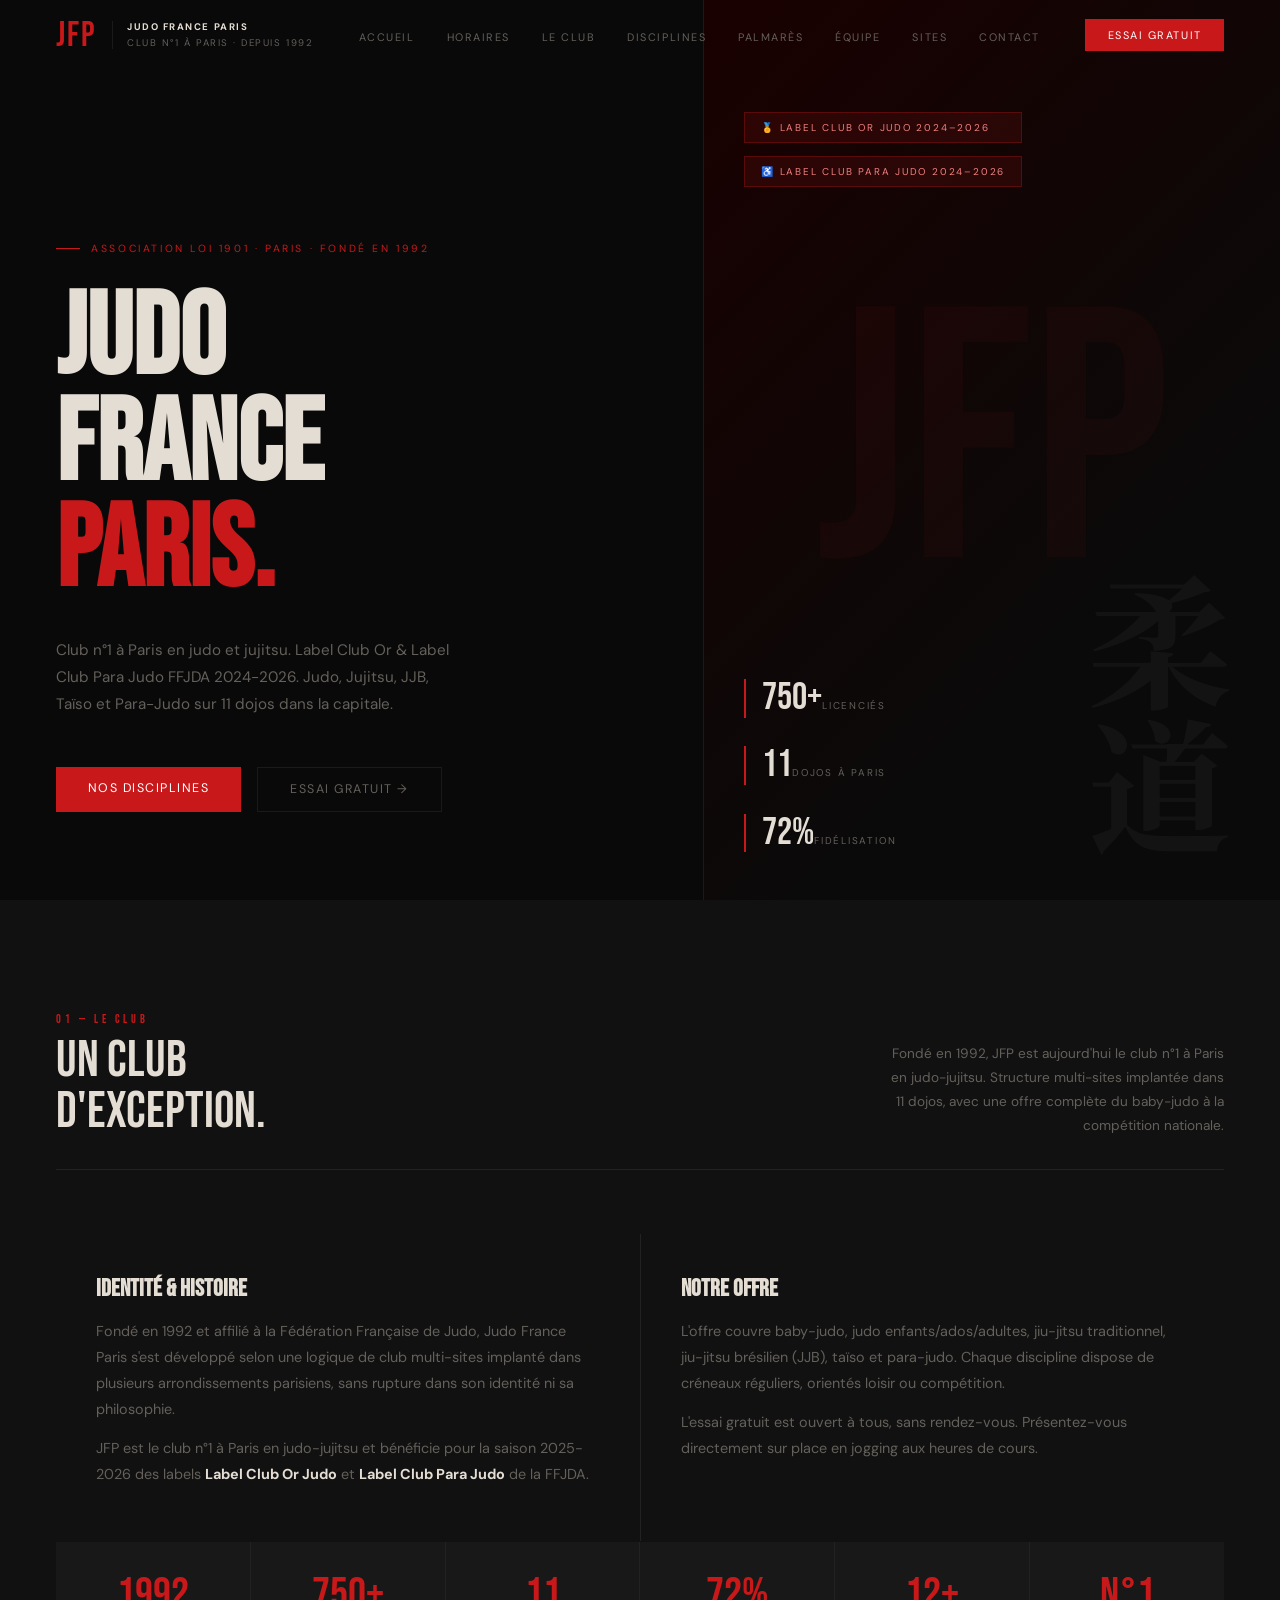
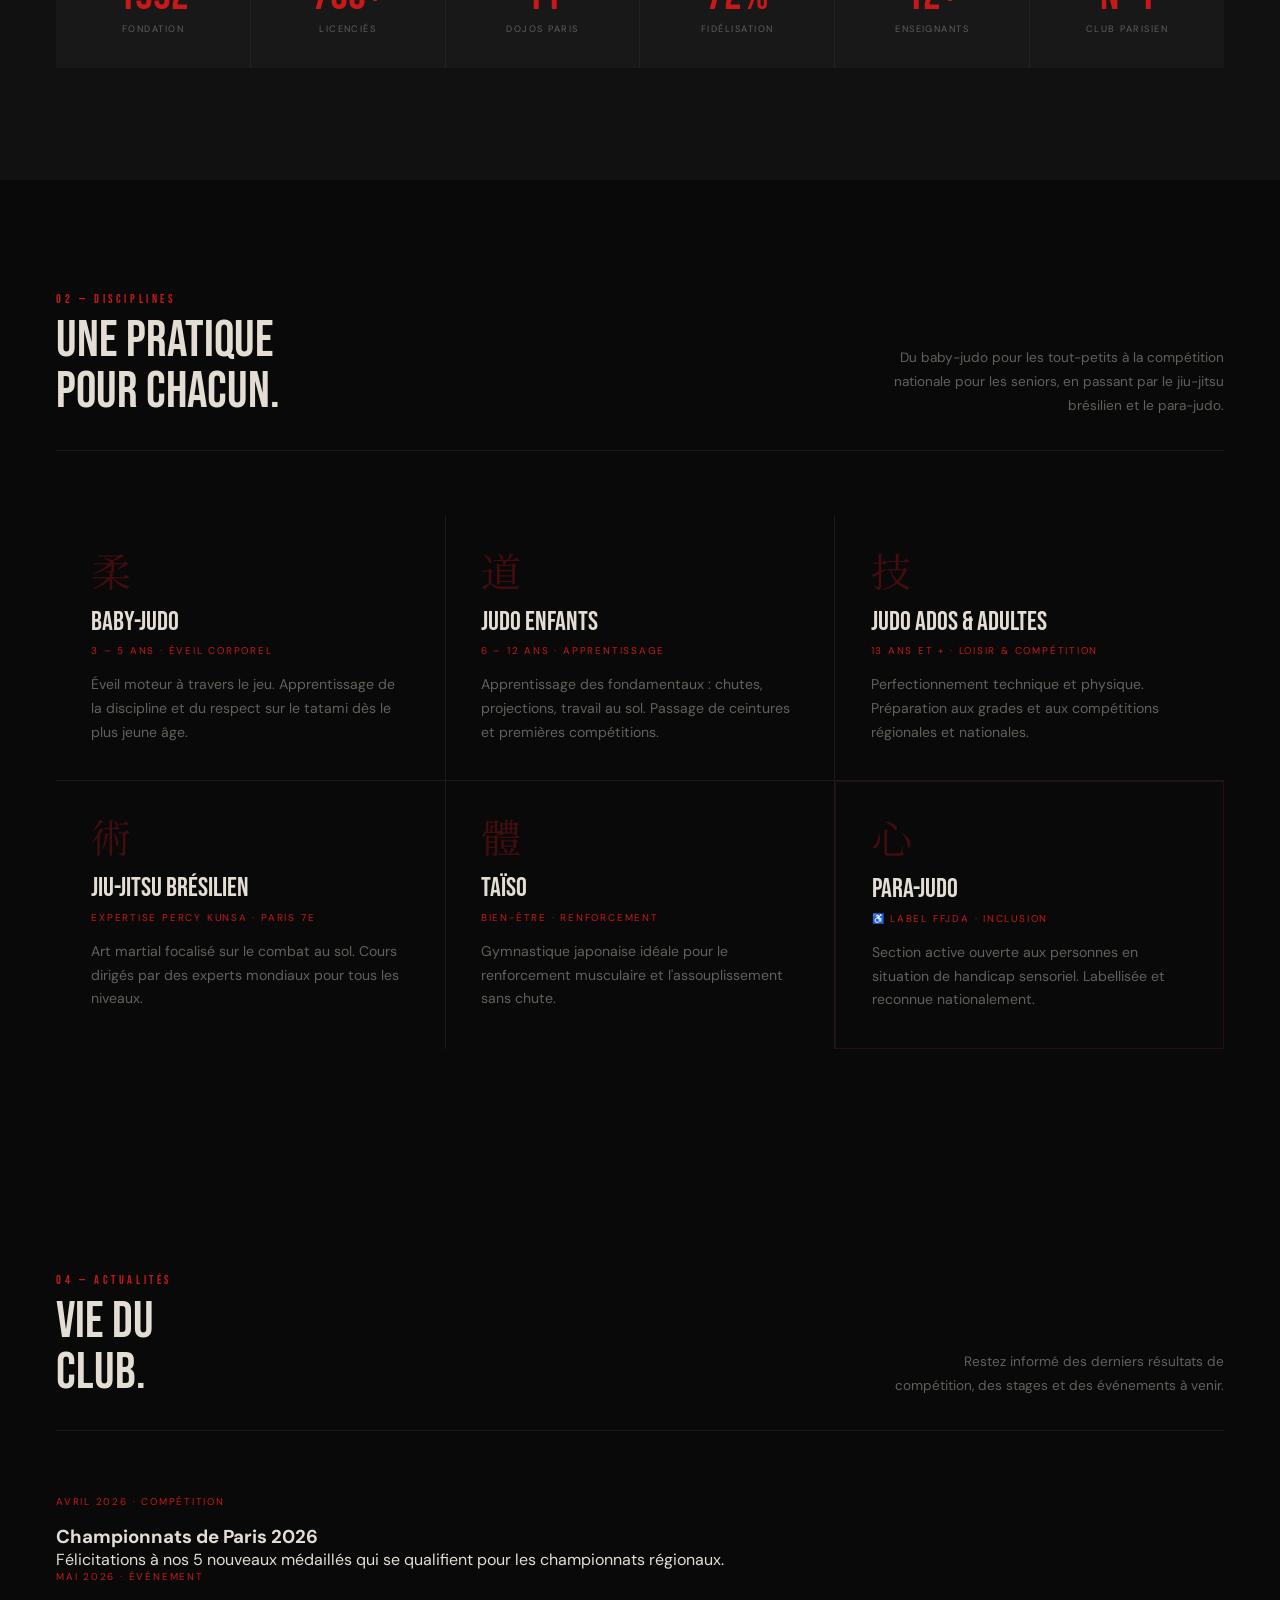
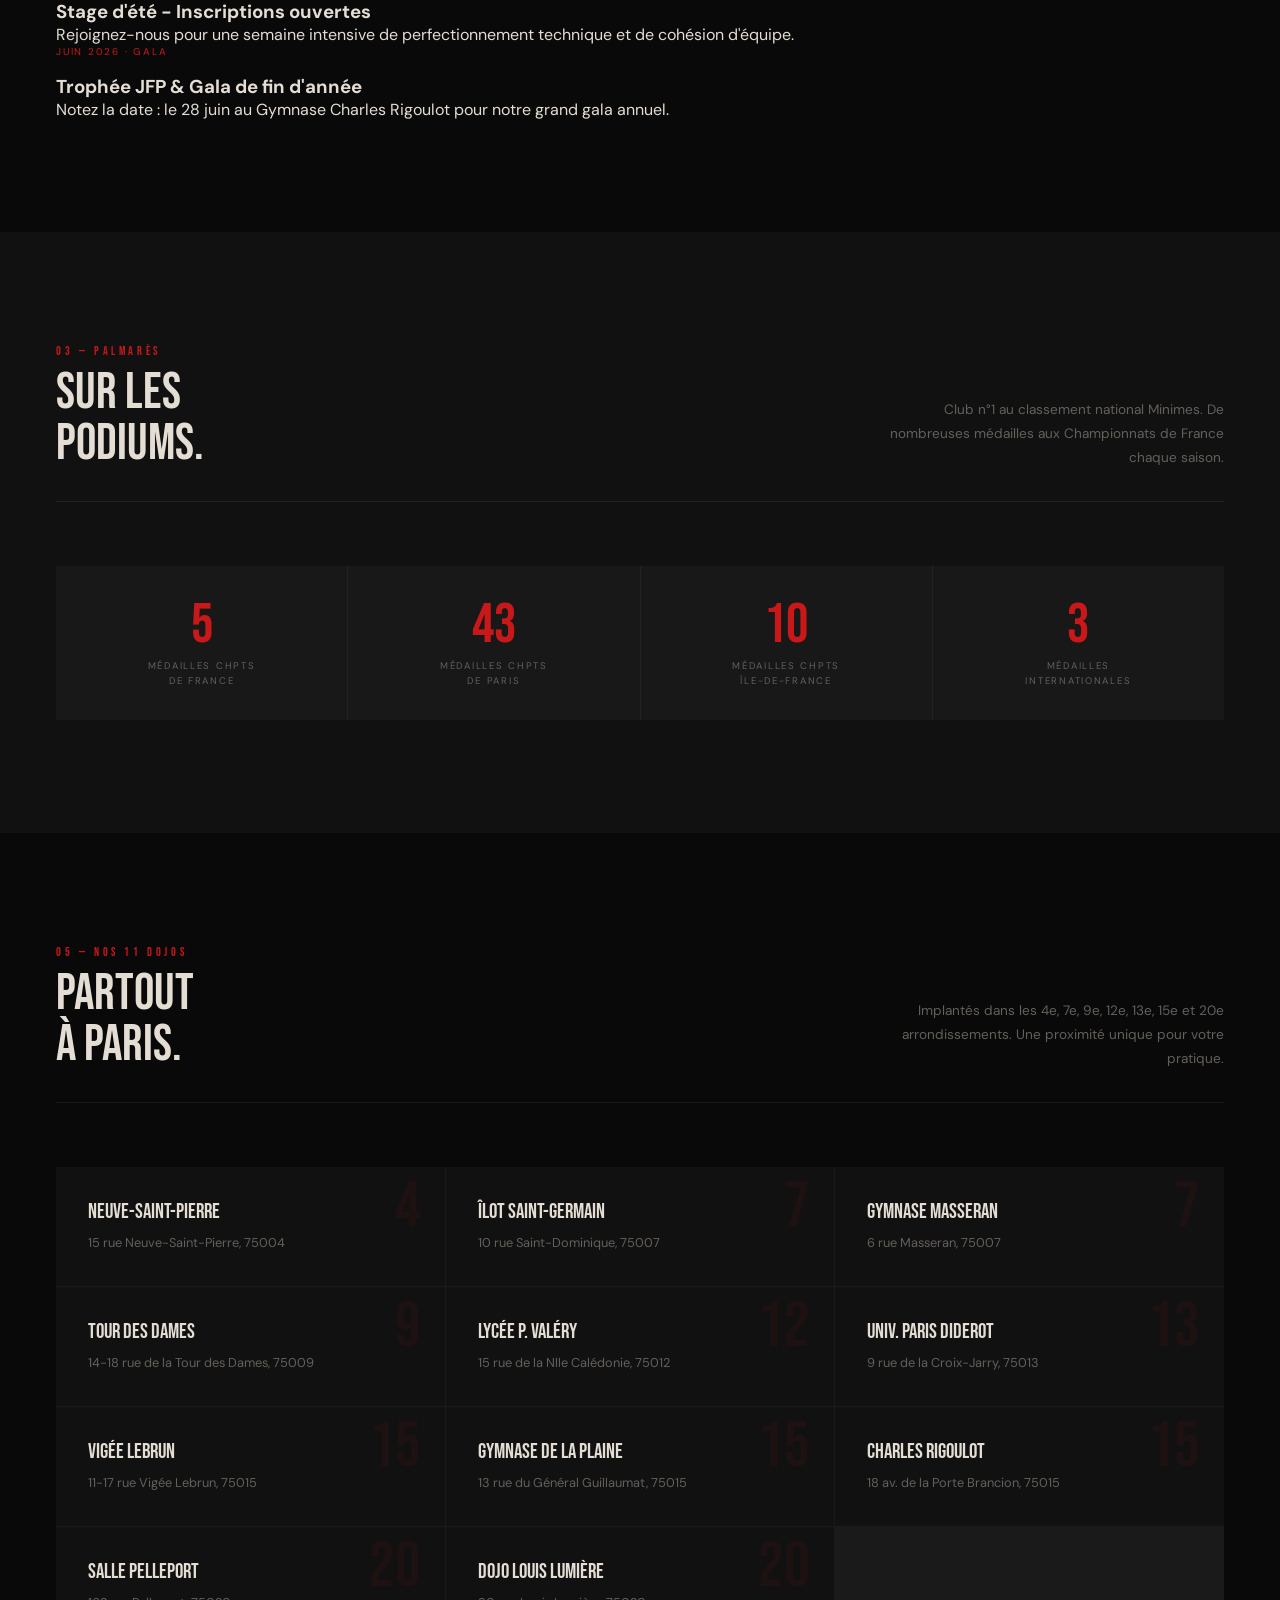
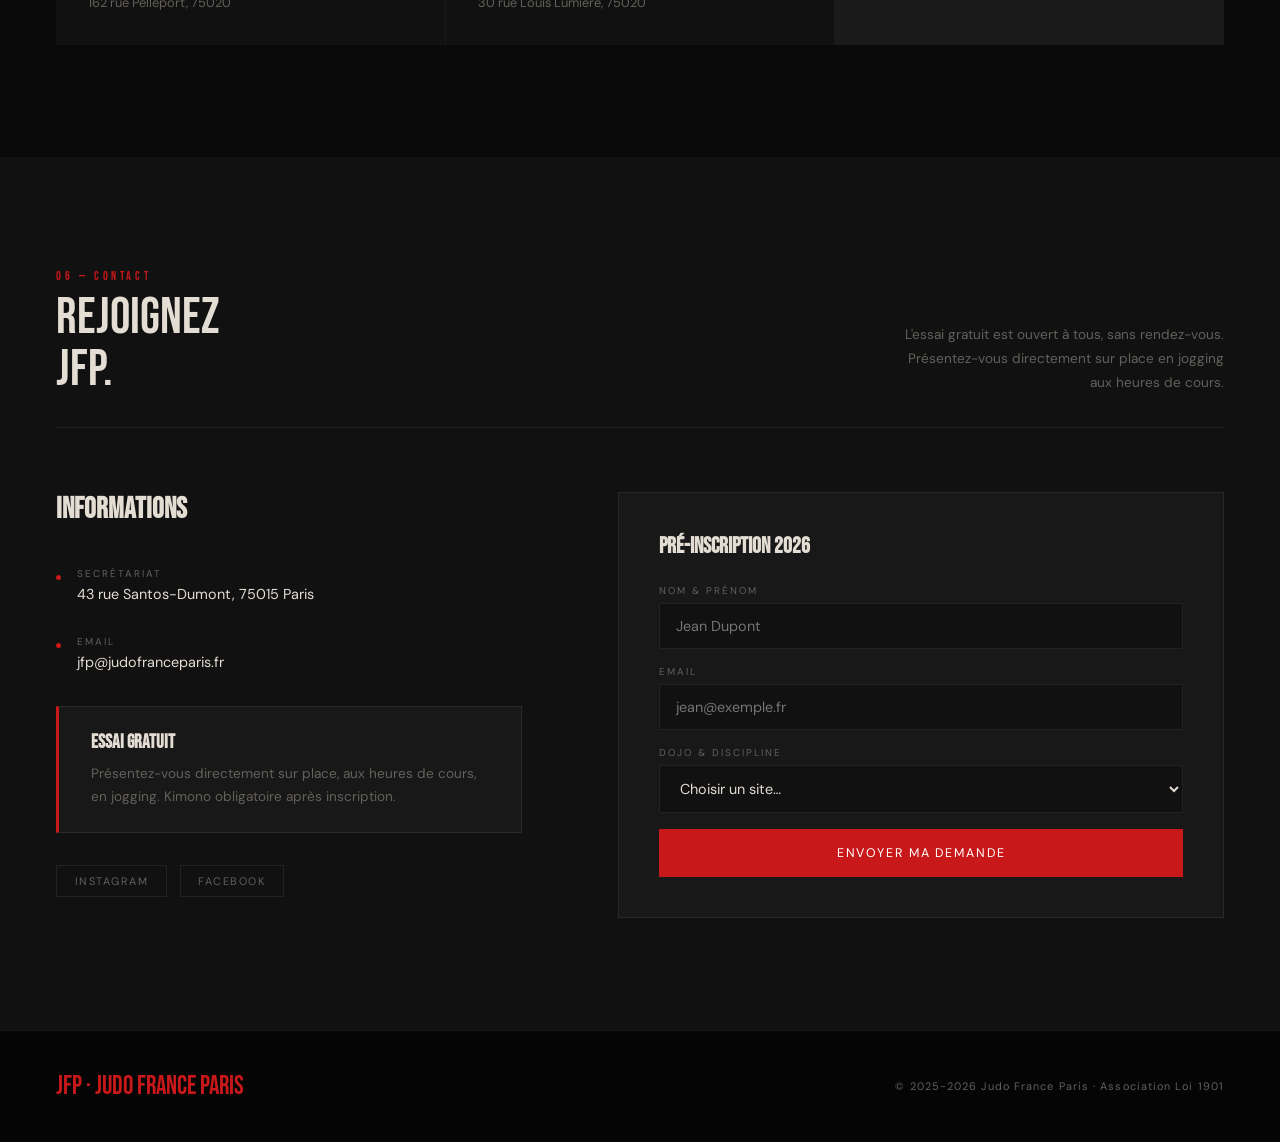
==== index.html @ 9f818502 "Phase 2: Ajout du planning interactif, section Actualités et optimisation SEO" ====
<!DOCTYPE html>
<html lang="fr">
<head>
  <meta charset="UTF-8" />
  <meta name="viewport" content="width=device-width, initial-scale=1.0" />
  <title>JFP · Judo France Paris | Club N°1 à Paris</title>
  <meta name="description" content="Judo France Paris (JFP) est le club n°1 à Paris. 11 dojos, label Or et Para-Judo. Judo, JJB, Taïso pour tous les âges.">
  <meta property="og:title" content="JFP · Judo France Paris">
  <meta property="og:description" content="Rejoignez le club n°1 à Paris. 11 dojos, 750+ membres.">
  <meta property="og:type" content="website">
  <link rel="preconnect" href="https://fonts.googleapis.com" />
  <link rel="preconnect" href="https://fonts.gstatic.com" crossorigin />
  <link href="https://fonts.googleapis.com/css2?family=Bebas+Neue&family=DM+Sans:opsz,wght@9..40,300;9..40,400;9..40,500&family=Noto+Serif+JP:wght@300;700&display=swap" rel="stylesheet" />
  <link rel="stylesheet" href="css/style.css">
</head>
<body>

<nav id="nav">
  <a href="index.html" class="logo">
    <span class="logo-jfp">JFP</span>
    <span class="logo-sep"></span>
    <span class="logo-sub"><strong>Judo France Paris</strong>Club n°1 à Paris · Depuis 1992</span>
  </a>
  <ul class="nav-links">
    <li><a href="index.html">Accueil</a></li>
    <li><a href="horaires.html">Horaires</a></li>
    <li><a href="#club">Le Club</a></li>
    <li><a href="#disciplines">Disciplines</a></li>
    <li><a href="#palmares">Palmarès</a></li>
    <li><a href="#equipe">Équipe</a></li>
    <li><a href="#sites">Sites</a></li>
    <li><a href="#contact">Contact</a></li>
  </ul>
  <a href="#contact" class="nav-btn">Essai gratuit</a>
</nav>

<!-- HERO -->
<section id="hero">
  <div class="hero-left">
    <p class="hero-tag">Association Loi 1901 · Paris · Fondé en 1992</p>
    <h1 class="hero-h1">Judo<br>France<br><span class="red">Paris.</span></h1>
    <p class="hero-desc">Club n°1 à Paris en judo et jujitsu. Label Club Or &amp; Label Club Para Judo FFJDA 2024-2026. Judo, Jujitsu, JJB, Taïso et Para-Judo sur 11 dojos dans la capitale.</p>
    <div class="hero-btns">
      <a href="#disciplines" class="btn-r">Nos disciplines</a>
      <a href="#contact" class="btn-o">Essai gratuit →</a>
    </div>
  </div>
  <div class="hero-right">
    <div class="hero-big">JFP</div>
    <div class="hero-kanji">柔<br>道</div>
    <div class="hero-labels">
      <span class="lbadge">🏅 Label Club Or Judo 2024–2026</span>
      <span class="lbadge">♿ Label Club Para Judo 2024–2026</span>
    </div>
    <div class="hero-stats">
      <div class="hstat"><span class="hstat-n">750+</span><span class="hstat-l">Licenciés</span></div>
      <div class="hstat"><span class="hstat-n">11</span><span class="hstat-l">Dojos à Paris</span></div>
      <div class="hstat"><span class="hstat-n">72%</span><span class="hstat-l">Fidélisation</span></div>
    </div>
  </div>
</section>

<!-- LE CLUB -->
<section id="club" class="section section-alt">
  <div class="sh rev">
    <div class="sh-left">
      <div class="sh-num">01 — Le Club</div>
      <div class="sh-title">Un club<br>d'exception.</div>
    </div>
    <div class="sh-right">Fondé en 1992, JFP est aujourd'hui le club n°1 à Paris en judo-jujitsu. Structure multi-sites implantée dans 11 dojos, avec une offre complète du baby-judo à la compétition nationale.</div>
  </div>
  <div class="club-grid">
    <div class="club-block rev">
      <h3>Identité & Histoire</h3>
      <p>Fondé en 1992 et affilié à la Fédération Française de Judo, Judo France Paris s'est développé selon une logique de club multi-sites implanté dans plusieurs arrondissements parisiens, sans rupture dans son identité ni sa philosophie.</p>
      <p>JFP est le club n°1 à Paris en judo-jujitsu et bénéficie pour la saison 2025-2026 des labels <strong style="color:var(--text)">Label Club Or Judo</strong> et <strong style="color:var(--text)">Label Club Para Judo</strong> de la FFJDA.</p>
    </div>
    <div class="club-block rev d1">
      <h3>Notre Offre</h3>
      <p>L'offre couvre baby-judo, judo enfants/ados/adultes, jiu-jitsu traditionnel, jiu-jitsu brésilien (JJB), taïso et para-judo. Chaque discipline dispose de créneaux réguliers, orientés loisir ou compétition.</p>
      <p>L'essai gratuit est ouvert à tous, sans rendez-vous. Présentez-vous directement sur place en jogging aux heures de cours.</p>
    </div>
  </div>
  <div class="club-stats">
    <div class="cstat rev"><span class="cstat-n">1992</span><span class="cstat-l">Fondation</span></div>
    <div class="cstat rev d1"><span class="cstat-n">750+</span><span class="cstat-l">Licenciés</span></div>
    <div class="cstat rev d2"><span class="cstat-n">11</span><span class="cstat-l">Dojos Paris</span></div>
    <div class="cstat rev d3"><span class="cstat-n">72%</span><span class="cstat-l">Fidélisation</span></div>
    <div class="cstat rev"><span class="cstat-n">12+</span><span class="cstat-l">Enseignants</span></div>
    <div class="cstat rev d1"><span class="cstat-n">N°1</span><span class="cstat-l">Club Parisien</span></div>
  </div>
</section>

<!-- DISCIPLINES -->
<section id="disciplines" class="section">
  <div class="sh rev">
    <div class="sh-left">
      <div class="sh-num">02 — Disciplines</div>
      <div class="sh-title">Une pratique<br>pour chacun.</div>
    </div>
    <div class="sh-right">Du baby-judo pour les tout-petits à la compétition nationale pour les seniors, en passant par le jiu-jitsu brésilien et le para-judo.</div>
  </div>
  <div class="disc-grid">
    <div class="dc rev">
      <span class="dc-jp">柔</span>
      <div class="dc-name">Baby-Judo</div>
      <span class="dc-tag">3 – 5 ans · Éveil corporel</span>
      <p class="dc-desc">Éveil moteur à travers le jeu. Apprentissage de la discipline et du respect sur le tatami dès le plus jeune âge.</p>
    </div>
    <div class="dc rev d1">
      <span class="dc-jp">道</span>
      <div class="dc-name">Judo Enfants</div>
      <span class="dc-tag">6 – 12 ans · Apprentissage</span>
      <p class="dc-desc">Apprentissage des fondamentaux : chutes, projections, travail au sol. Passage de ceintures et premières compétitions.</p>
    </div>
    <div class="dc rev d2">
      <span class="dc-jp">技</span>
      <div class="dc-name">Judo Ados & Adultes</div>
      <span class="dc-tag">13 ans et + · Loisir & Compétition</span>
      <p class="dc-desc">Perfectionnement technique et physique. Préparation aux grades et aux compétitions régionales et nationales.</p>
    </div>
    <div class="dc rev">
      <span class="dc-jp">術</span>
      <div class="dc-name">Jiu-Jitsu Brésilien</div>
      <span class="dc-tag">Expertise Percy Kunsa · Paris 7e</span>
      <p class="dc-desc">Art martial focalisé sur le combat au sol. Cours dirigés par des experts mondiaux pour tous les niveaux.</p>
    </div>
    <div class="dc rev d1">
      <span class="dc-jp">體</span>
      <div class="dc-name">Taïso</div>
      <span class="dc-tag">Bien-être · Renforcement</span>
      <p class="dc-desc">Gymnastique japonaise idéale pour le renforcement musculaire et l'assouplissement sans chute.</p>
    </div>
    <div class="dc rev d2" style="border:1px solid rgba(200,24,26,.2);">
      <span class="dc-jp">心</span>
      <div class="dc-name">Para-Judo</div>
      <span class="dc-tag">♿ Label FFJDA · Inclusion</span>
      <p class="dc-desc">Section active ouverte aux personnes en situation de handicap sensoriel. Labellisée et reconnue nationalement.</p>
    </div>
  </div>
</section>

<!-- ACTUALITÉS -->
<section id="news" class="section">
  <div class="sh rev">
    <div class="sh-left">
      <div class="sh-num">04 — Actualités</div>
      <div class="sh-title">Vie du<br>Club.</div>
    </div>
    <div class="sh-right">Restez informé des derniers résultats de compétition, des stages et des événements à venir.</div>
  </div>
  <div class="grid">
    <div class="card rev">
      <span class="dc-tag">Avril 2026 · Compétition</span>
      <h3>Championnats de Paris 2026</h3>
      <p>Félicitations à nos 5 nouveaux médaillés qui se qualifient pour les championnats régionaux.</p>
    </div>
    <div class="card rev d1">
      <span class="dc-tag">Mai 2026 · Événement</span>
      <h3>Stage d'été - Inscriptions ouvertes</h3>
      <p>Rejoignez-nous pour une semaine intensive de perfectionnement technique et de cohésion d'équipe.</p>
    </div>
    <div class="card rev d2">
      <span class="dc-tag">Juin 2026 · Gala</span>
      <h3>Trophée JFP & Gala de fin d'année</h3>
      <p>Notez la date : le 28 juin au Gymnase Charles Rigoulot pour notre grand gala annuel.</p>
    </div>
  </div>
</section>

<!-- PALMARES -->
<section id="palmares" class="section section-alt">
  <div class="sh rev">
    <div class="sh-left">
      <div class="sh-num">03 — Palmarès</div>
      <div class="sh-title">Sur les<br>podiums.</div>
    </div>
    <div class="sh-right">Club n°1 au classement national Minimes. De nombreuses médailles aux Championnats de France chaque saison.</div>
  </div>
  <div class="pal-kpis">
    <div class="pal-kpi rev"><span class="pal-kpi-n">5</span><span class="pal-kpi-l">Médailles Chpts<br>de France</span></div>
    <div class="pal-kpi rev d1"><span class="pal-kpi-n">43</span><span class="pal-kpi-l">Médailles Chpts<br>de Paris</span></div>
    <div class="pal-kpi rev d2"><span class="pal-kpi-n">10</span><span class="pal-kpi-l">Médailles Chpts<br>Île-de-France</span></div>
    <div class="pal-kpi rev d3"><span class="pal-kpi-n">3</span><span class="pal-kpi-l">Médailles<br>Internationales</span></div>
  </div>
</section>

<!-- SITES -->
<section id="sites" class="section">
  <div class="sh rev">
    <div class="sh-left">
      <div class="sh-num">05 — Nos 11 Dojos</div>
      <div class="sh-title">Partout<br>à Paris.</div>
    </div>
    <div class="sh-right">Implantés dans les 4e, 7e, 9e, 12e, 13e, 15e et 20e arrondissements. Une proximité unique pour votre pratique.</div>
  </div>
  <div class="sites-grid">
    <div class="sc rev"><div class="sc-arr">4</div><div class="sc-name">Neuve-Saint-Pierre</div><div class="sc-addr">15 rue Neuve-Saint-Pierre, 75004</div></div>
    <div class="sc rev d1"><div class="sc-arr">7</div><div class="sc-name">Îlot Saint-Germain</div><div class="sc-addr">10 rue Saint-Dominique, 75007</div></div>
    <div class="sc rev d2"><div class="sc-arr">7</div><div class="sc-name">Gymnase Masseran</div><div class="sc-addr">6 rue Masseran, 75007</div></div>
    <div class="sc rev"><div class="sc-arr">9</div><div class="sc-name">Tour des Dames</div><div class="sc-addr">14-18 rue de la Tour des Dames, 75009</div></div>
    <div class="sc rev d1"><div class="sc-arr">12</div><div class="sc-name">Lycée P. Valéry</div><div class="sc-addr">15 rue de la Nlle Calédonie, 75012</div></div>
    <div class="sc rev d2"><div class="sc-arr">13</div><div class="sc-name">Univ. Paris Diderot</div><div class="sc-addr">9 rue de la Croix-Jarry, 75013</div></div>
    <div class="sc rev"><div class="sc-arr">15</div><div class="sc-name">Vigée Lebrun</div><div class="sc-addr">11-17 rue Vigée Lebrun, 75015</div></div>
    <div class="sc rev d1"><div class="sc-arr">15</div><div class="sc-name">Gymnase de la Plaine</div><div class="sc-addr">13 rue du Général Guillaumat, 75015</div></div>
    <div class="sc rev d2"><div class="sc-arr">15</div><div class="sc-name">Charles Rigoulot</div><div class="sc-addr">18 av. de la Porte Brancion, 75015</div></div>
    <div class="sc rev"><div class="sc-arr">20</div><div class="sc-name">Salle Pelleport</div><div class="sc-addr">162 rue Pelleport, 75020</div></div>
    <div class="sc rev d1"><div class="sc-arr">20</div><div class="sc-name">Dojo Louis Lumière</div><div class="sc-addr">30 rue Louis Lumière, 75020</div></div>
  </div>
</section>

<!-- CONTACT -->
<section id="contact" class="section section-alt">
  <div class="sh rev">
    <div class="sh-left">
      <div class="sh-num">06 — Contact</div>
      <div class="sh-title">Rejoignez<br>JFP.</div>
    </div>
    <div class="sh-right">L'essai gratuit est ouvert à tous, sans rendez-vous. Présentez-vous directement sur place en jogging aux heures de cours.</div>
  </div>
  <div class="contact-wrap">
    <div class="ci rev">
      <h3>Informations</h3>
      <div class="ci-line"><div class="ci-dot"></div><div><div class="ci-lbl">Secrétariat</div><div class="ci-val">43 rue Santos-Dumont, 75015 Paris</div></div></div>
      <div class="ci-line"><div class="ci-dot"></div><div><div class="ci-lbl">Email</div><div class="ci-val"><a href="mailto:jfp@judofranceparis.fr">jfp@judofranceparis.fr</a></div></div></div>
      <div class="essai-box">
        <h4>Essai Gratuit</h4>
        <p>Présentez-vous directement sur place, aux heures de cours, en jogging. Kimono obligatoire après inscription.</p>
      </div>
      <div class="socials">
        <a href="https://www.instagram.com/judofranceparis/" class="soc" target="_blank">Instagram</a>
        <a href="https://www.facebook.com/judofranceparis/" class="soc" target="_blank">Facebook</a>
      </div>
    </div>
    <div class="rev d1">
      <div class="form-box">
        <h4>Pré-inscription 2026</h4>
        <div class="fg"><label>Nom & Prénom</label><input type="text" placeholder="Jean Dupont" /></div>
        <div class="fg"><label>Email</label><input type="email" placeholder="jean@exemple.fr" /></div>
        <div class="fg">
          <label>Dojo & Discipline</label>
          <select>
            <option value="">Choisir un site…</option>
            <option>Paris 4 - Judo</option>
            <option>Paris 7 - Judo / JJB</option>
            <option>Paris 9 - Judo / Taïso</option>
            <option>Paris 12 - Judo / Taïso</option>
            <option>Paris 15 - Judo</option>
            <option>Paris 20 - Judo</option>
          </select>
        </div>
        <button class="submit-btn" id="sendBtn">Envoyer ma demande</button>
      </div>
    </div>
  </div>
</section>

<footer>
  <span class="footer-logo">JFP · Judo France Paris</span>
  <p class="footer-copy">© 2025-2026 Judo France Paris · Association Loi 1901</p>
</footer>

<script src="js/app.js"></script>
</body>
</html>
---- css/style.css ----
*, *::before, *::after { box-sizing: border-box; margin: 0; padding: 0; }
:root {
  --red:   #c8181a;
  --dark:  #090909;
  --dark2: #111;
  --warm:  #181818;
  --text:  #e4ddd4;
  --muted: #64605b;
  --line:  rgba(255,255,255,.07);
}
html { scroll-behavior: smooth; }
body { background: var(--dark); color: var(--text); font-family: 'DM Sans', sans-serif; overflow-x: hidden; }

/* NAV */
nav { position: fixed; inset: 0 0 auto; z-index: 200; display: flex; align-items: center; justify-content: space-between; padding: 1.1rem 3.5rem; border-bottom: 1px solid transparent; transition: background .3s, border-color .3s; }
nav.scrolled { background: rgba(9,9,9,.97); border-color: var(--line); }
.logo { display: flex; align-items: center; gap: .9rem; text-decoration: none; }
.logo-jfp { font-family: 'Bebas Neue'; font-size: 2.2rem; color: var(--red); letter-spacing: .06em; line-height: 1; }
.logo-sep { width: 1px; height: 28px; background: var(--line); }
.logo-sub { font-size: .6rem; letter-spacing: .16em; text-transform: uppercase; color: var(--muted); line-height: 1.7; }
.logo-sub strong { display: block; color: var(--text); }
.nav-links { display: flex; gap: 2rem; list-style: none; }
.nav-links a { font-size: .68rem; letter-spacing: .14em; text-transform: uppercase; color: var(--muted); text-decoration: none; transition: color .2s; }
.nav-links a:hover { color: var(--text); }
.nav-btn { font-size: .68rem; letter-spacing: .14em; text-transform: uppercase; background: var(--red); color: #fff; padding: .55rem 1.4rem; text-decoration: none; transition: opacity .2s; }
.nav-btn:hover { opacity: .82; }

/* HERO */
#hero { min-height: 100vh; display: grid; grid-template-columns: 55% 45%; overflow: hidden; }
.hero-left { display: flex; flex-direction: column; justify-content: flex-end; padding: 10rem 3.5rem 5.5rem; border-right: 1px solid var(--line); position: relative; z-index: 1; }
.hero-tag { display: inline-flex; align-items: center; gap: .7rem; font-size: .65rem; letter-spacing: .25em; text-transform: uppercase; color: var(--red); margin-bottom: 2rem; opacity: 0; animation: up .6s .2s ease forwards; }
.hero-tag::before { content: ''; width: 24px; height: 1px; background: var(--red); }
.hero-h1 { font-family: 'Bebas Neue'; font-size: clamp(4.5rem, 9vw, 8.5rem); line-height: .92; color: var(--text); margin-bottom: 2rem; opacity: 0; animation: up .7s .35s ease forwards; }
.hero-h1 .red { color: var(--red); }
.hero-desc { font-size: .95rem; color: var(--muted); line-height: 1.8; max-width: 400px; margin-bottom: 3rem; opacity: 0; animation: up .7s .5s ease forwards; }
.hero-btns { display: flex; gap: 1rem; flex-wrap: wrap; opacity: 0; animation: up .7s .65s ease forwards; }
.btn-r { background: var(--red); color: #fff; text-decoration: none; padding: .85rem 2rem; font-size: .78rem; letter-spacing: .12em; text-transform: uppercase; transition: opacity .2s; }
.btn-r:hover { opacity: .82; }
.btn-o { border: 1px solid var(--line); color: var(--muted); text-decoration: none; padding: .85rem 2rem; font-size: .78rem; letter-spacing: .12em; text-transform: uppercase; transition: border-color .2s, color .2s; }
.btn-o:hover { border-color: var(--text); color: var(--text); }
.hero-right { position: relative; overflow: hidden; background: linear-gradient(135deg, #1a0000, #0a0a0a 70%); }
.hero-big { position: absolute; inset: 0; display: flex; align-items: center; justify-content: center; font-family: 'Bebas Neue'; font-size: 28vw; color: rgba(200,24,26,.05); line-height: 1; user-select: none; animation: breathe 6s ease-in-out infinite; }
@keyframes breathe { 0%,100%{transform:scale(1)} 50%{transform:scale(1.04)} }
.hero-kanji { position: absolute; bottom: 3rem; right: 3rem; font-family: 'Noto Serif JP'; font-weight: 700; font-size: 9rem; color: rgba(255,255,255,.04); line-height: 1; user-select: none; }
.hero-labels { position: absolute; top: 7rem; left: 2.5rem; display: flex; flex-direction: column; gap: .8rem; opacity: 0; animation: up .8s .8s ease forwards; }
.lbadge { background: rgba(200,24,26,.12); border: 1px solid rgba(200,24,26,.3); padding: .5rem 1rem; font-size: .62rem; letter-spacing: .18em; text-transform: uppercase; color: #f08080; }
.hero-stats { position: absolute; bottom: 3rem; left: 2.5rem; display: flex; flex-direction: column; gap: 1.8rem; opacity: 0; animation: up .8s .9s ease forwards; }
.hstat { border-left: 2px solid var(--red); padding-left: 1rem; }
.hstat-n { font-family: 'Bebas Neue'; font-size: 2.4rem; line-height: 1; color: var(--text); }
.hstat-l { font-size: .62rem; letter-spacing: .18em; text-transform: uppercase; color: var(--muted); }
@keyframes up { from { opacity:0; transform:translateY(20px); } to { opacity:1; transform:none; } }

/* SECTIONS */
.section { padding: 7rem 3.5rem; }
.section-alt { background: var(--dark2); }
.sh { display: flex; align-items: flex-end; justify-content: space-between; margin-bottom: 4rem; padding-bottom: 2rem; border-bottom: 1px solid var(--line); gap: 2rem; }
.sh-left .sh-num { font-family: 'Bebas Neue'; font-size: .75rem; color: var(--red); letter-spacing: .3em; margin-bottom: .5rem; }
.sh-left .sh-title { font-family: 'Bebas Neue'; font-size: clamp(2.5rem,4vw,4rem); line-height: 1; color: var(--text); }
.sh-right { font-size: .85rem; color: var(--muted); max-width: 340px; line-height: 1.75; text-align: right; flex-shrink: 0; }

/* CLUB */
.club-grid { display: grid; grid-template-columns: 1fr 1fr; gap: 1px; background: var(--line); }
.club-block { background: var(--dark2); padding: 2.5rem; }
.club-block h3 { font-family: 'Bebas Neue'; font-size: 1.5rem; color: var(--text); margin-bottom: 1rem; }
.club-block p { font-size: .9rem; color: var(--muted); line-height: 1.8; margin-bottom: .8rem; }
.club-stats { display: grid; grid-template-columns: repeat(3,1fr); gap: 1px; background: var(--line); margin-top: 1px; }
@media(min-width: 960px) { .club-stats { grid-template-columns: repeat(6,1fr); } }
.cstat { background: var(--warm); padding: 2rem 1rem; text-align: center; }
.cstat-n { font-family: 'Bebas Neue'; font-size: 2.8rem; color: var(--red); line-height: 1; display: block; }
.cstat-l { font-size: .58rem; letter-spacing: .16em; text-transform: uppercase; color: var(--muted); margin-top: .3rem; display: block; line-height: 1.4; }

/* DISCIPLINES */
.disc-grid { display: grid; grid-template-columns: repeat(1,1fr); gap: 1px; background: var(--line); }
@media(min-width: 768px) { .disc-grid { grid-template-columns: repeat(2,1fr); } }
@media(min-width: 1024px) { .disc-grid { grid-template-columns: repeat(3,1fr); } }
.dc { background: var(--dark); padding: 2.2rem; position: relative; overflow: hidden; transition: background .25s; }
.dc:hover { background: var(--warm); }
.dc::after { content:''; position:absolute; bottom:0; left:0; right:0; height:2px; background:var(--red); transform:scaleX(0); transform-origin:left; transition:transform .35s; }
.dc:hover::after { transform:scaleX(1); }
.dc-jp { font-family: 'Noto Serif JP'; font-size: 2.5rem; color: rgba(200,24,26,.3); display: block; margin-bottom: 1rem; line-height: 1; }
.dc-name { font-family: 'Bebas Neue'; font-size: 1.7rem; color: var(--text); margin-bottom: .4rem; }
.dc-tag { font-size: .62rem; letter-spacing: .18em; text-transform: uppercase; color: var(--red); margin-bottom: 1rem; display: block; }
.dc-desc { font-size: .88rem; color: var(--muted); line-height: 1.7; }

/* PALMARES */
.pal-kpis { display: grid; grid-template-columns: repeat(2,1fr); gap: 1px; background: var(--line); margin-bottom: 1px; }
@media(min-width: 960px) { .pal-kpis { grid-template-columns: repeat(4,1fr); } }
.pal-kpi { background: var(--warm); padding: 2rem 1.5rem; text-align: center; }
.pal-kpi-n { font-family: 'Bebas Neue'; font-size: 3.5rem; color: var(--red); line-height: 1; display: block; }
.pal-kpi-l { font-size: .6rem; letter-spacing: .18em; text-transform: uppercase; color: var(--muted); margin-top: .3rem; display: block; line-height: 1.5; }
.pal-list { border: 1px solid var(--line); }
.pal-item { display: grid; grid-template-columns: 1fr auto; gap: 2rem; align-items: center; padding: 1.4rem 2rem; border-bottom: 1px solid var(--line); transition: background .2s; }
.pal-item:last-child { border-bottom: none; }
.pal-item:hover { background: var(--warm); }
.pal-cat { font-size: .62rem; letter-spacing: .2em; text-transform: uppercase; color: var(--red); margin-bottom: .3rem; }
.pal-detail { font-size: .95rem; color: var(--text); }
.pal-medals { display: flex; gap: .3rem; font-size: 1.4rem; }

/* EQUIPE */
.team-grid { display: grid; grid-template-columns: repeat(1,1fr); gap: 1px; background: var(--line); }
@media(min-width: 768px) { .team-grid { grid-template-columns: repeat(3,1fr); } }
.tc { background: var(--dark2); padding: 2rem; }
.tc-role { font-size: .62rem; letter-spacing: .2em; text-transform: uppercase; color: var(--red); margin-bottom: .6rem; }
.tc-name { font-family: 'Bebas Neue'; font-size: 1.5rem; color: var(--text); margin-bottom: .4rem; line-height: 1.1; }
.tc-detail { font-size: .82rem; color: var(--muted); line-height: 1.6; }
.team-row2 { display: grid; grid-template-columns: 1fr; gap: 1px; background: var(--line); margin-top: 1px; }
@media(min-width: 768px) { .team-row2 { grid-template-columns: 1fr 1fr; } }
.subtit { font-family: 'Bebas Neue'; font-size: .75rem; letter-spacing: .25em; color: var(--muted); padding: 1.2rem 0 .5rem; border-top: 1px solid var(--line); margin-top: 2rem; }
.tags { display: flex; flex-wrap: wrap; gap: .5rem; margin-top: 1rem; }
.tag { background: var(--warm); border: 1px solid var(--line); padding: .42rem .9rem; font-size: .74rem; color: var(--muted); }
.tag.hi { color: var(--text); border-color: rgba(200,24,26,.25); }

/* PARA */
#parajudo { background: var(--red); padding: 5rem 3.5rem; }
.para-inner { display: grid; grid-template-columns: 1fr; gap: 3rem; align-items: center; }
@media(min-width: 960px) { .para-inner { grid-template-columns: 1fr 1fr; gap: 5rem; } }
.para-left h2 { font-family: 'Bebas Neue'; font-size: clamp(2.5rem,5vw,5rem); line-height: .95; color: #fff; margin-bottom: 1.2rem; }
.para-left p { font-size: .92rem; color: rgba(255,255,255,.7); line-height: 1.8; margin-bottom: .8rem; }
.para-right { display: grid; grid-template-columns: 1fr 1fr; gap: 2px; background: rgba(0,0,0,.15); }
.pkpi { background: rgba(0,0,0,.2); padding: 1.8rem 1.5rem; }
.pkpi-n { font-family: 'Bebas Neue'; font-size: 2.8rem; color: #fff; line-height: 1; display: block; }
.pkpi-l { font-size: .62rem; letter-spacing: .18em; text-transform: uppercase; color: rgba(255,255,255,.55); margin-top: .3rem; display: block; line-height: 1.5; }

/* SITES */
.sites-grid { display: grid; grid-template-columns: repeat(1,1fr); gap: 1px; background: var(--line); }
@media(min-width: 640px) { .sites-grid { grid-template-columns: repeat(2,1fr); } }
@media(min-width: 1024px) { .sites-grid { grid-template-columns: repeat(3,1fr); } }
.sc { background: var(--dark2); padding: 2rem; position: relative; overflow: hidden; transition: background .25s; }
.sc:hover { background: var(--warm); }
.sc-arr { font-family: 'Bebas Neue'; font-size: 4rem; color: rgba(200,24,26,.07); position: absolute; top: .5rem; right: 1.5rem; line-height: 1; }
.sc-name { font-family: 'Bebas Neue'; font-size: 1.3rem; color: var(--text); margin-bottom: .5rem; }
.sc-addr { font-size: .8rem; color: var(--muted); line-height: 1.7; }
.sc-dot { width: 5px; height: 5px; background: var(--red); border-radius: 50%; display: inline-block; margin-right: .4rem; vertical-align: middle; }

/* CONTACT */
.contact-wrap { display: grid; grid-template-columns: 1fr; gap: 3rem; }
@media(min-width: 960px) { .contact-wrap { grid-template-columns: 1fr 1.3fr; gap: 6rem; } }
.ci h3 { font-family: 'Bebas Neue'; font-size: 1.8rem; color: var(--text); margin-bottom: 2.5rem; }
.ci-line { display: flex; gap: 1rem; margin-bottom: 1.8rem; }
.ci-dot { width: 5px; height: 5px; background: var(--red); border-radius: 50%; margin-top: .5rem; flex-shrink: 0; }
.ci-lbl { font-size: .62rem; letter-spacing: .2em; text-transform: uppercase; color: var(--muted); margin-bottom: .2rem; }
.ci-val { font-size: .9rem; color: var(--text); line-height: 1.6; }
.ci-val a { color: var(--text); text-decoration: none; }
.ci-val a:hover { color: var(--red); }
.essai-box { background: var(--warm); border: 1px solid var(--line); border-left: 3px solid var(--red); padding: 1.5rem 2rem; margin-top: 2rem; }
.essai-box h4 { font-family: 'Bebas Neue'; font-size: 1.2rem; color: var(--text); margin-bottom: .5rem; }
.essai-box p { font-size: .85rem; color: var(--muted); line-height: 1.7; }
.socials { display: flex; gap: .8rem; margin-top: 2rem; }
.soc { border: 1px solid var(--line); color: var(--muted); text-decoration: none; padding: .5rem 1.1rem; font-size: .68rem; letter-spacing: .14em; text-transform: uppercase; transition: border-color .2s, color .2s; }
.soc:hover { border-color: var(--red); color: var(--text); }
.form-box { background: var(--warm); border: 1px solid var(--line); padding: 2.5rem; }
.form-box h4 { font-family: 'Bebas Neue'; font-size: 1.4rem; color: var(--text); margin-bottom: 1.5rem; }
.fg { margin-bottom: 1rem; }
.fg label { font-size: .62rem; letter-spacing: .2em; text-transform: uppercase; color: var(--muted); display: block; margin-bottom: .4rem; }
.fg input, .fg select, .fg textarea { width: 100%; background: var(--dark2); border: 1px solid var(--line); color: var(--text); padding: .8rem 1rem; font-family: 'DM Sans'; font-size: .9rem; outline: none; transition: border-color .2s; }
.fg input:focus, .fg select:focus, .fg textarea:focus { border-color: var(--red); }
.fg textarea { min-height: 90px; resize: vertical; }
.fg select option { background: var(--dark); }
.submit-btn { width: 100%; background: var(--red); color: #fff; border: none; padding: 1rem; font-family: 'DM Sans'; font-size: .78rem; letter-spacing: .15em; text-transform: uppercase; cursor: pointer; transition: opacity .2s; }
.submit-btn:hover { opacity: .82; }
.form-note { font-size: .72rem; color: var(--muted); margin-top: .8rem; line-height: 1.6; }

/* FOOTER */
footer { background: #050505; padding: 2.5rem 3.5rem; display: flex; justify-content: space-between; align-items: center; flex-wrap: wrap; gap: 1.5rem; border-top: 1px solid var(--line); }
@media(max-width: 768px) { footer { flex-direction: column; align-items: flex-start; padding: 2rem 1.5rem; } }
.footer-logo { font-family: 'Bebas Neue'; font-size: 1.6rem; color: var(--red); }
.footer-copy { font-size: .68rem; color: var(--muted); letter-spacing: .1em; }
.footer-links { display: flex; gap: 2rem; list-style: none; }
.footer-links a { font-size: .68rem; color: var(--muted); text-decoration: none; letter-spacing: .1em; text-transform: uppercase; transition: color .2s; }
.footer-links a:hover { color: var(--red); }

/* REVEAL */
.rev { opacity: 0; transform: translateY(28px); transition: opacity .65s ease, transform .65s ease; }
.rev.in { opacity: 1; transform: none; }
.d1{transition-delay:.1s} .d2{transition-delay:.2s} .d3{transition-delay:.3s} .d4{transition-delay:.4s}

/* RESPONSIVE NAV MOBILE */
@media(max-width:960px){
  nav{padding:1rem 1.5rem;}
  .nav-links{display:none;}
  #hero{grid-template-columns:1fr;}
  .hero-right{display:none;}
  .hero-left{padding:8rem 1.5rem 4rem;}
  .section{padding:4rem 1.5rem;}
  .sh{flex-direction:column;align-items:flex-start;}
  .sh-right{text-align:left;max-width:100%;}
}
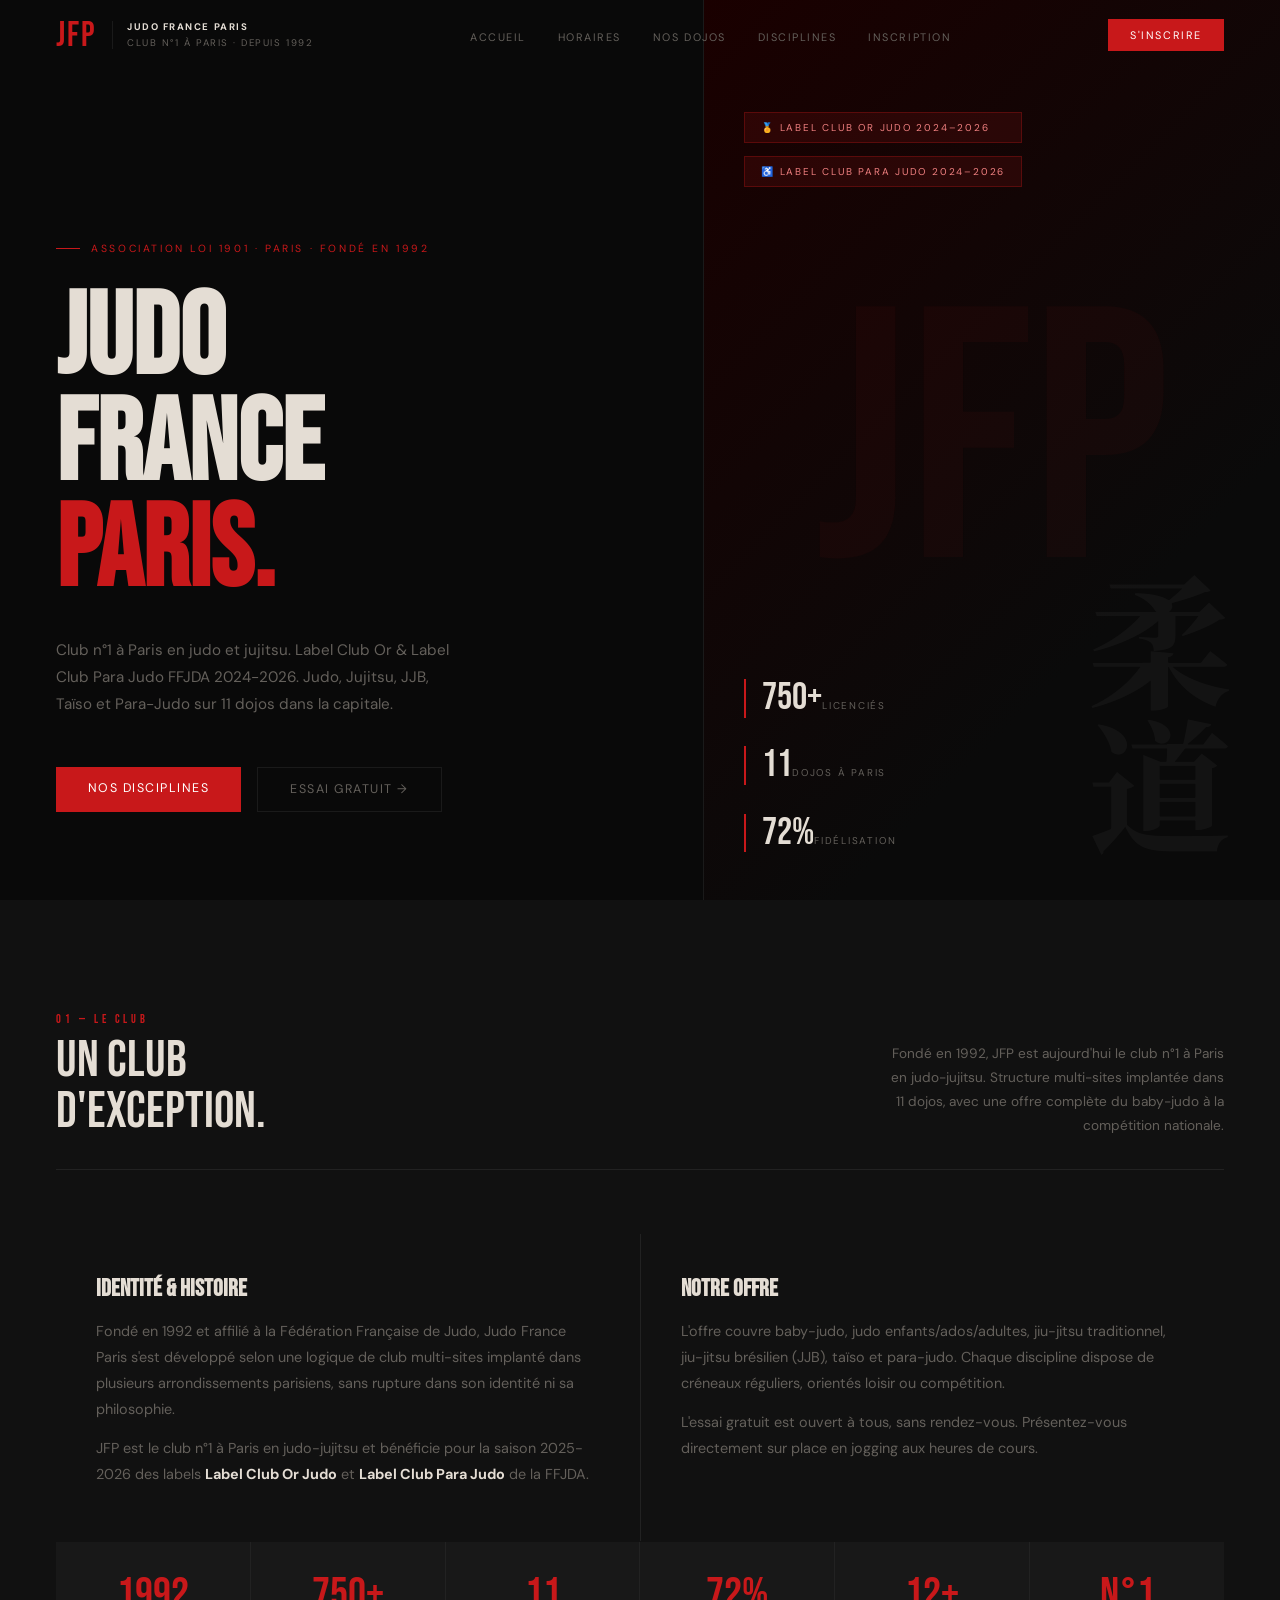
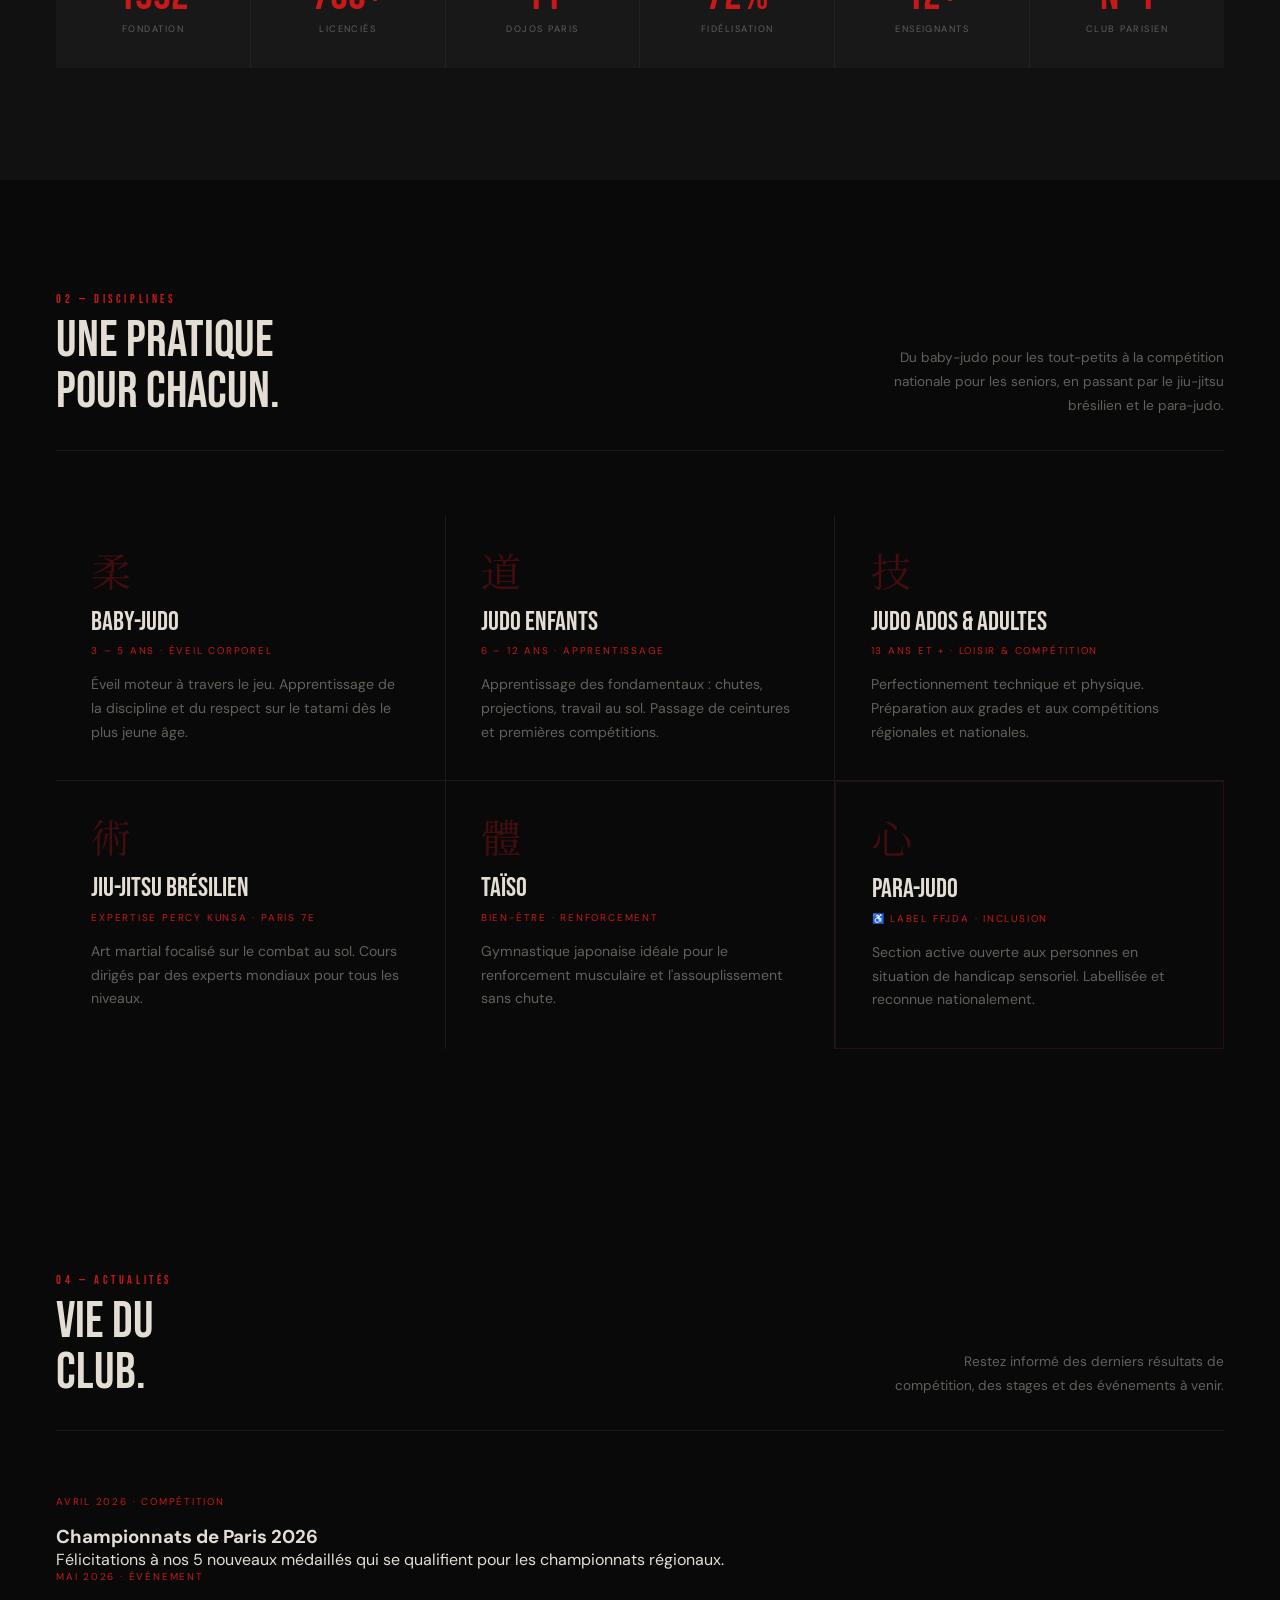
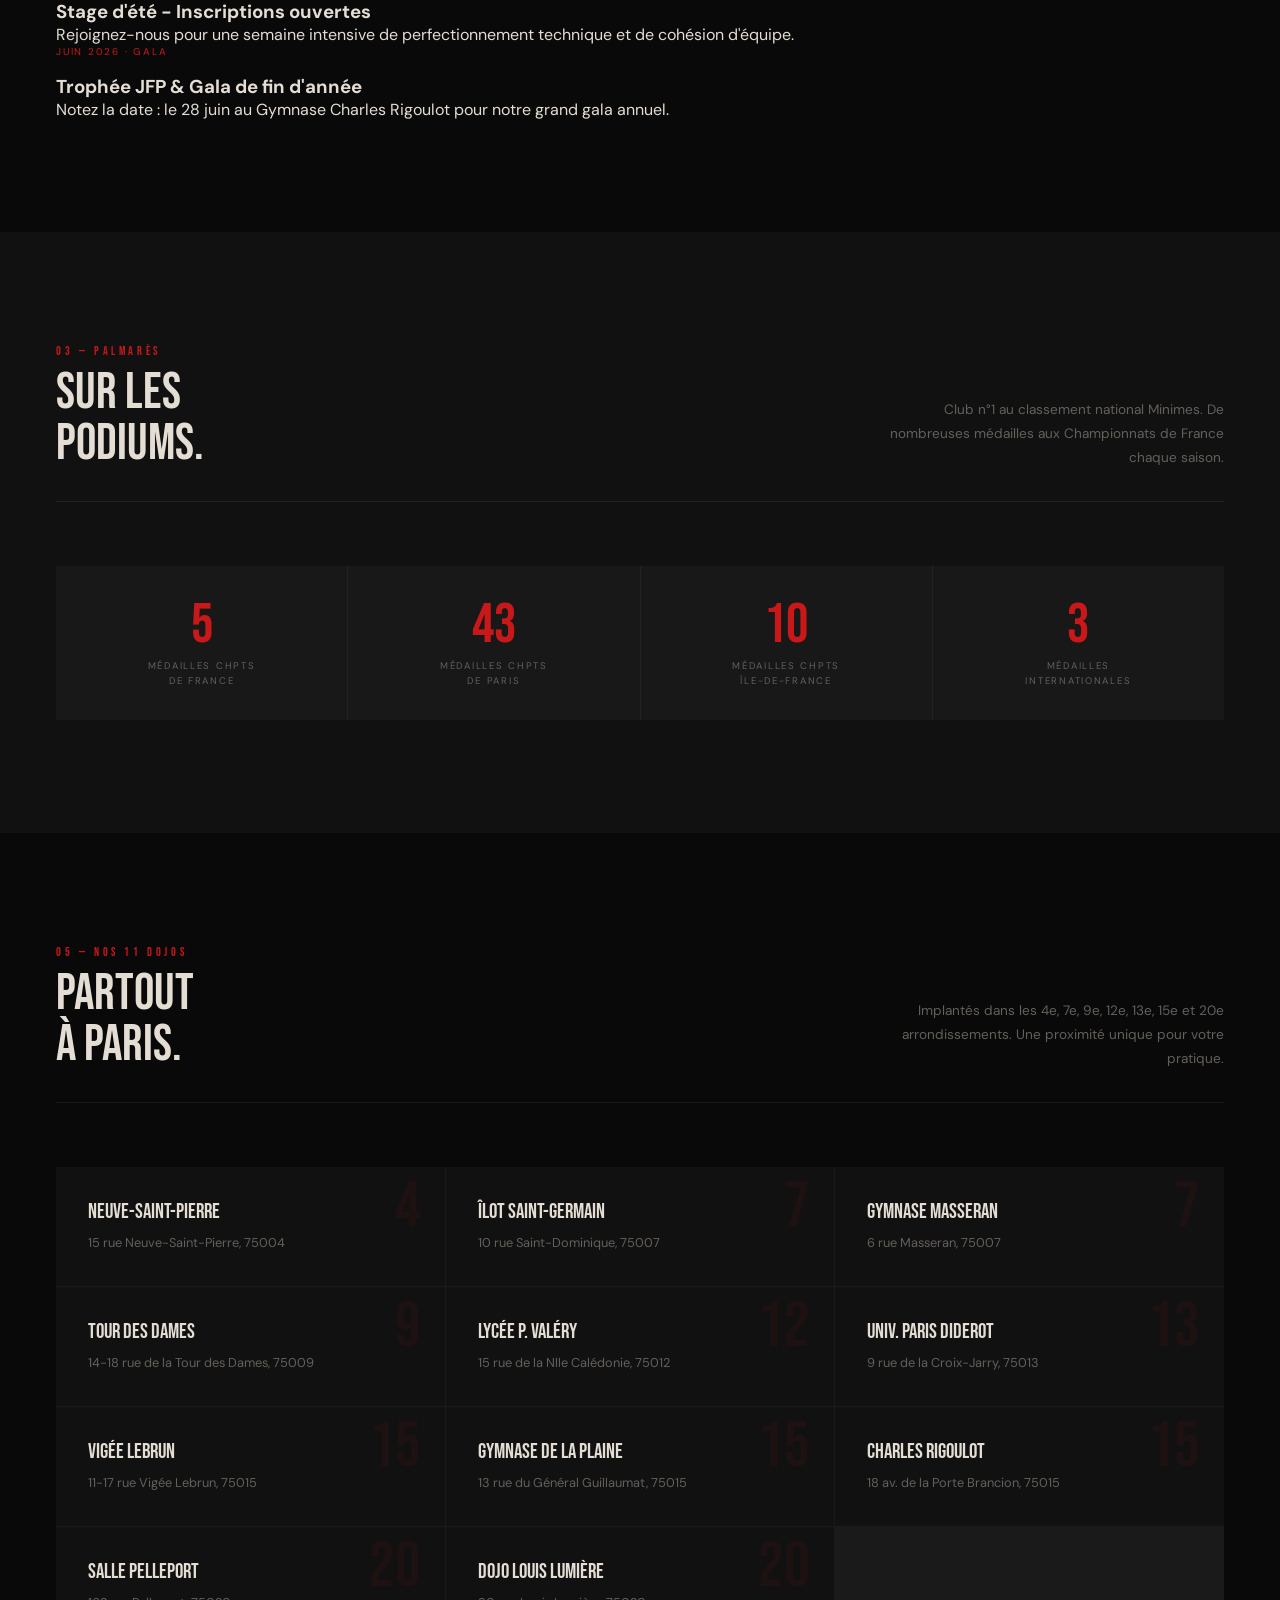
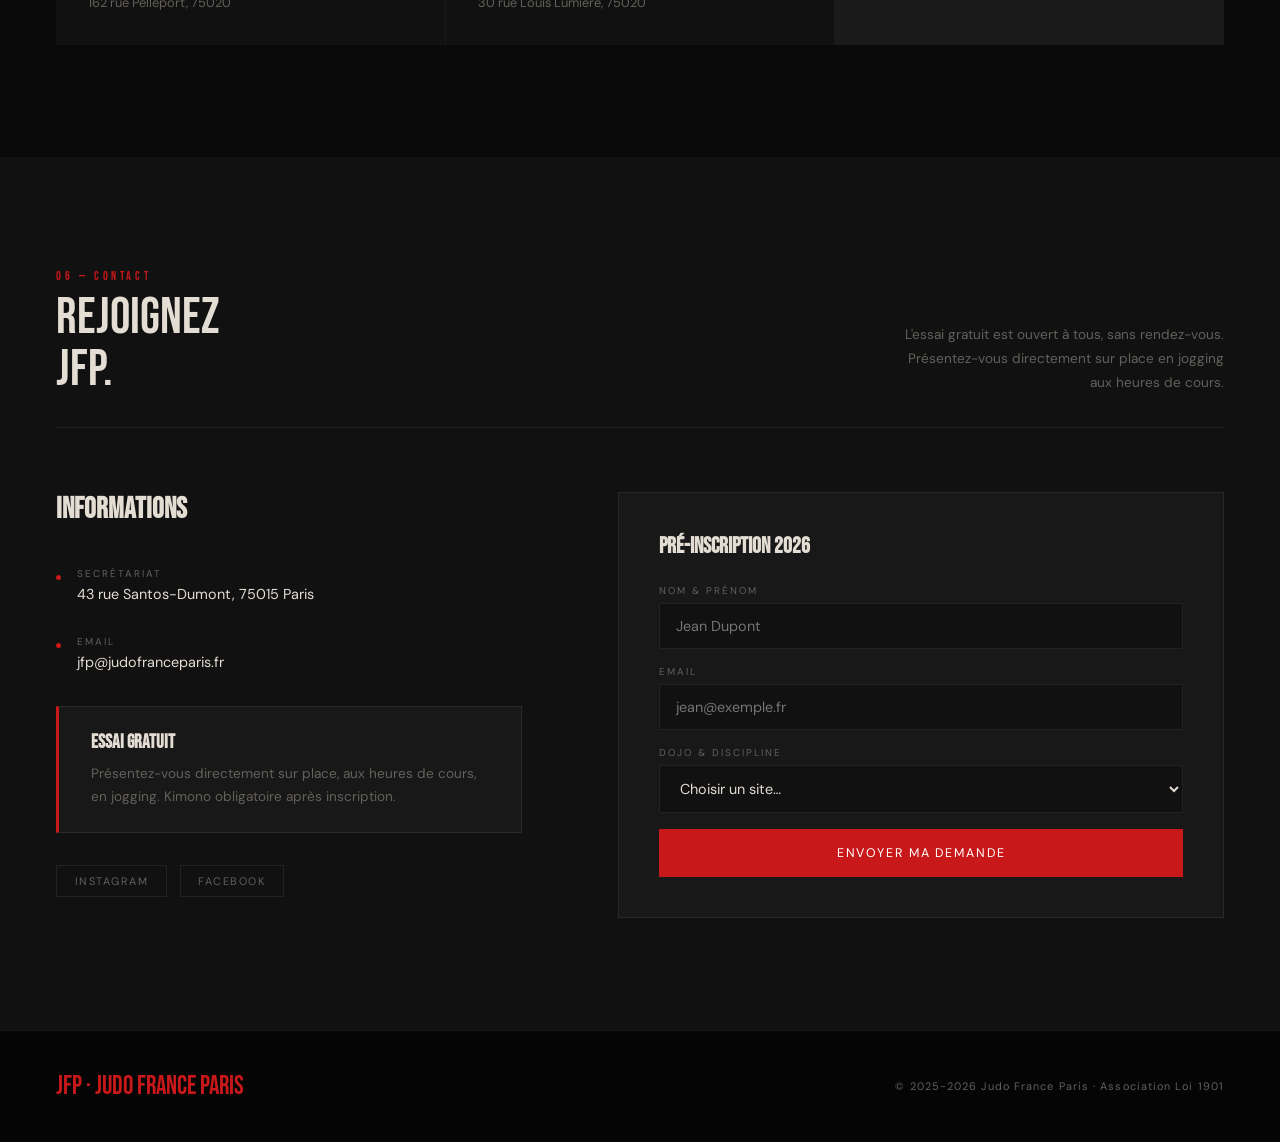
==== commit 8190288a: "Fix: Unification de la navigation sur toutes les pages pour un site complet multi-pages" ====
--- a/index.html
+++ b/index.html
@@ -24,14 +24,11 @@
   <ul class="nav-links">
     <li><a href="index.html">Accueil</a></li>
     <li><a href="horaires.html">Horaires</a></li>
-    <li><a href="#club">Le Club</a></li>
-    <li><a href="#disciplines">Disciplines</a></li>
-    <li><a href="#palmares">Palmarès</a></li>
-    <li><a href="#equipe">Équipe</a></li>
-    <li><a href="#sites">Sites</a></li>
-    <li><a href="#contact">Contact</a></li>
+    <li><a href="dojos.html">Nos Dojos</a></li>
+    <li><a href="disciplines.html">Disciplines</a></li>
+    <li><a href="inscription.html">Inscription</a></li>
   </ul>
-  <a href="#contact" class="nav-btn">Essai gratuit</a>
+  <a href="inscription.html" class="nav-btn">S'inscrire</a>
 </nav>
 
 <!-- HERO -->
@@ -41,8 +38,8 @@
     <h1 class="hero-h1">Judo<br>France<br><span class="red">Paris.</span></h1>
     <p class="hero-desc">Club n°1 à Paris en judo et jujitsu. Label Club Or &amp; Label Club Para Judo FFJDA 2024-2026. Judo, Jujitsu, JJB, Taïso et Para-Judo sur 11 dojos dans la capitale.</p>
     <div class="hero-btns">
-      <a href="#disciplines" class="btn-r">Nos disciplines</a>
-      <a href="#contact" class="btn-o">Essai gratuit →</a>
+      <a href="disciplines.html" class="btn-r">Nos disciplines</a>
+      <a href="inscription.html" class="btn-o">Essai gratuit →</a>
     </div>
   </div>
   <div class="hero-right">
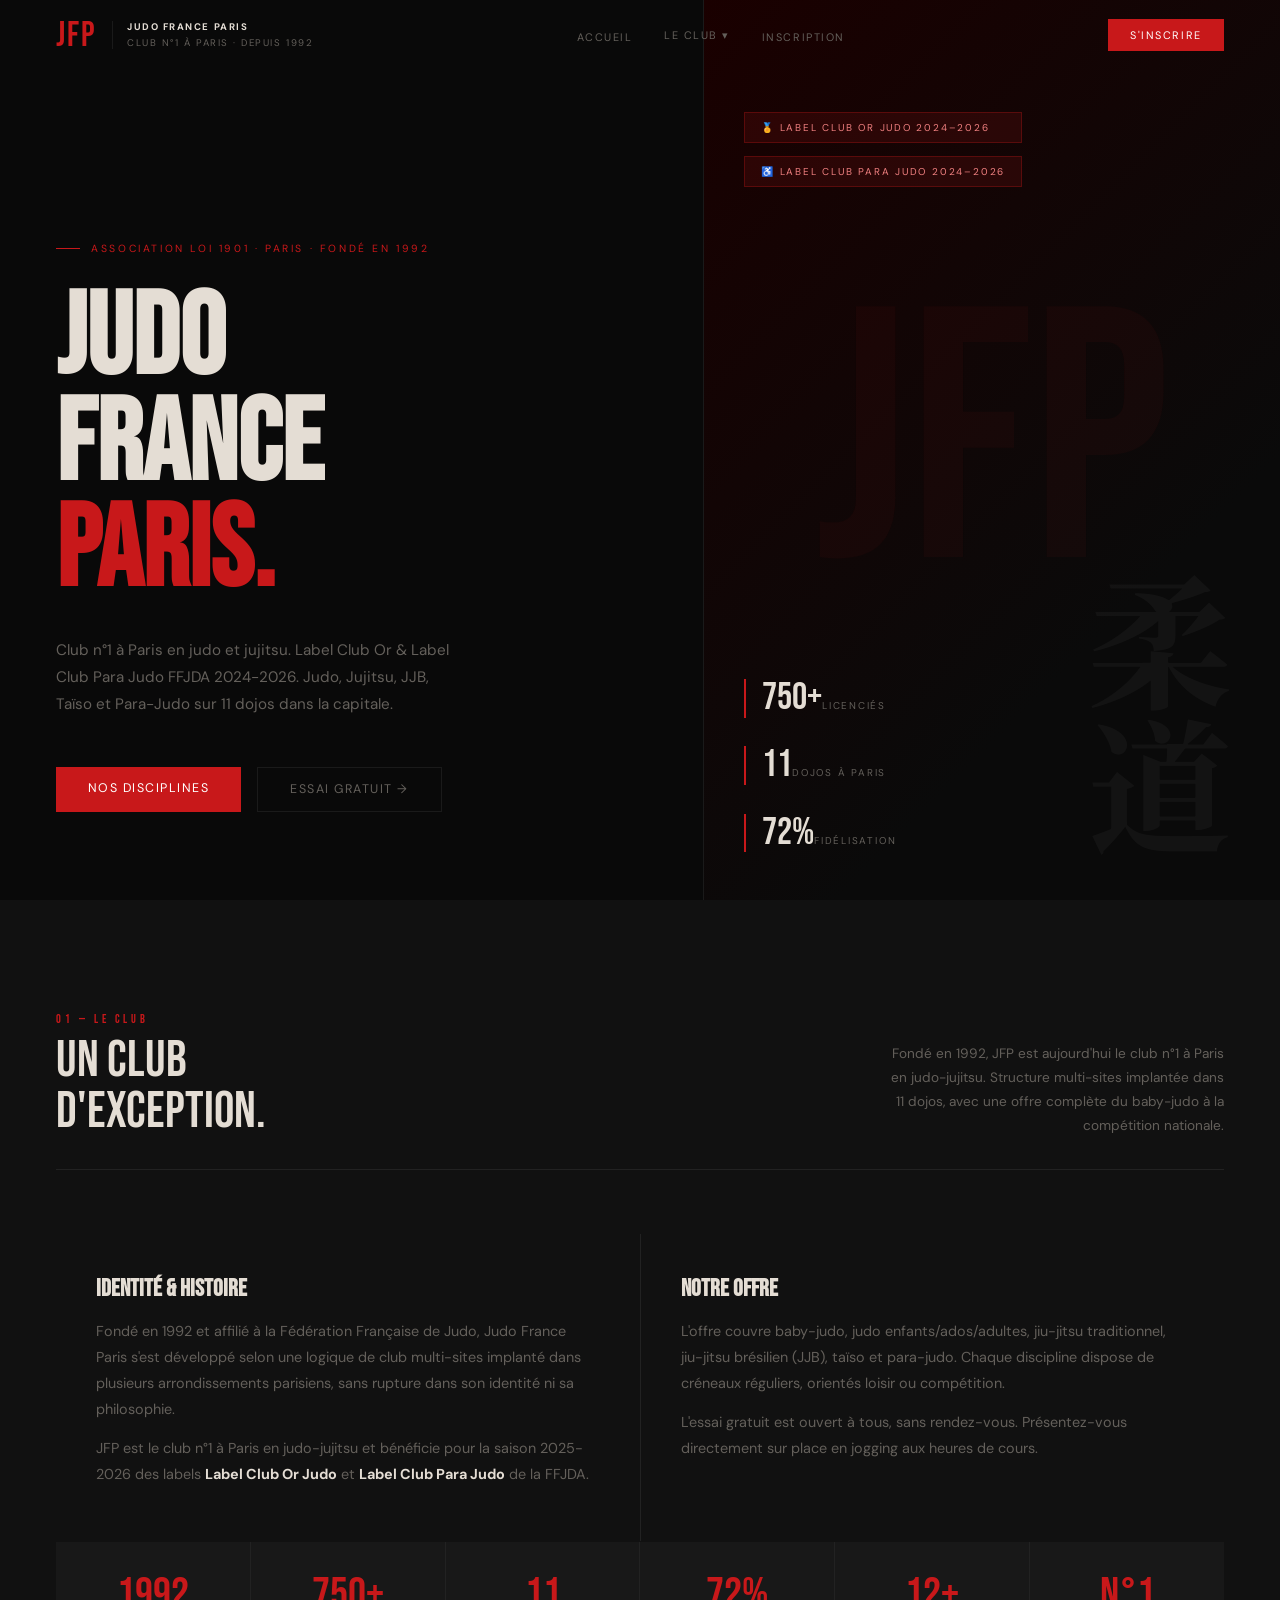
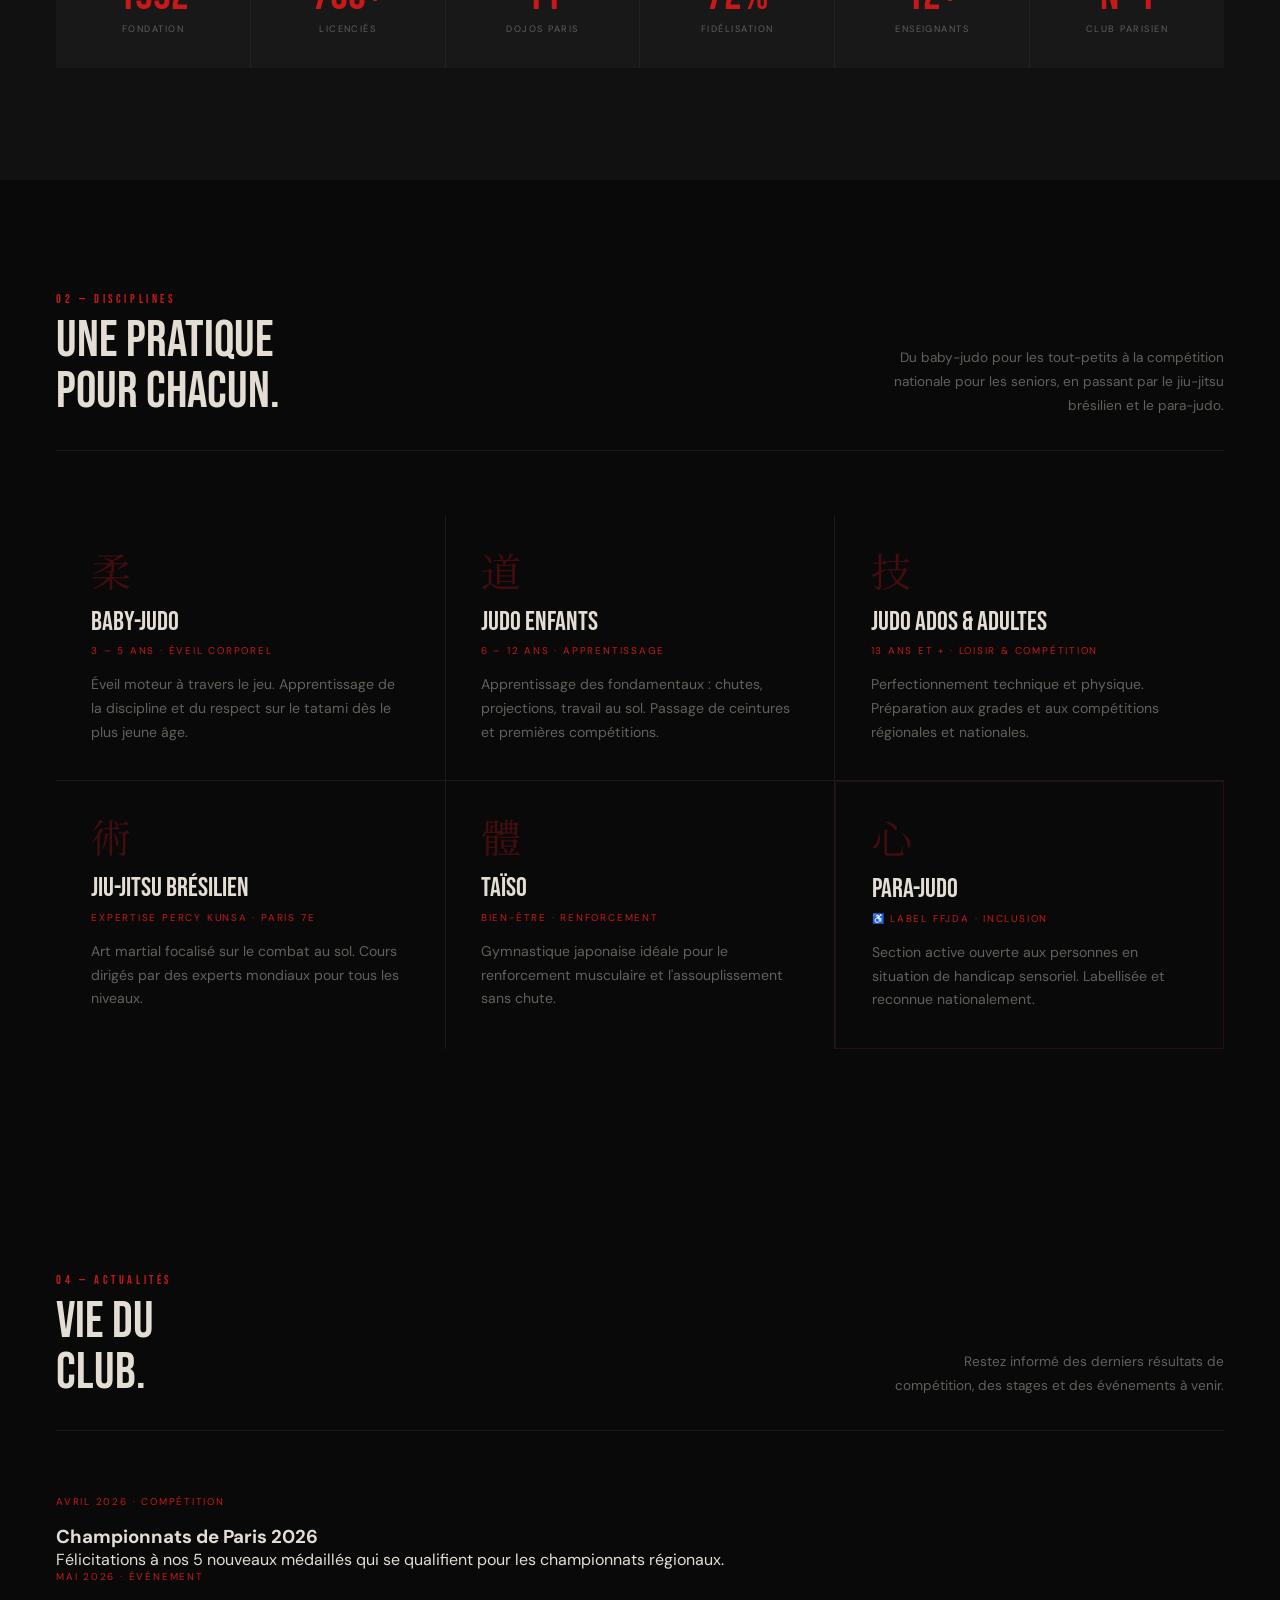
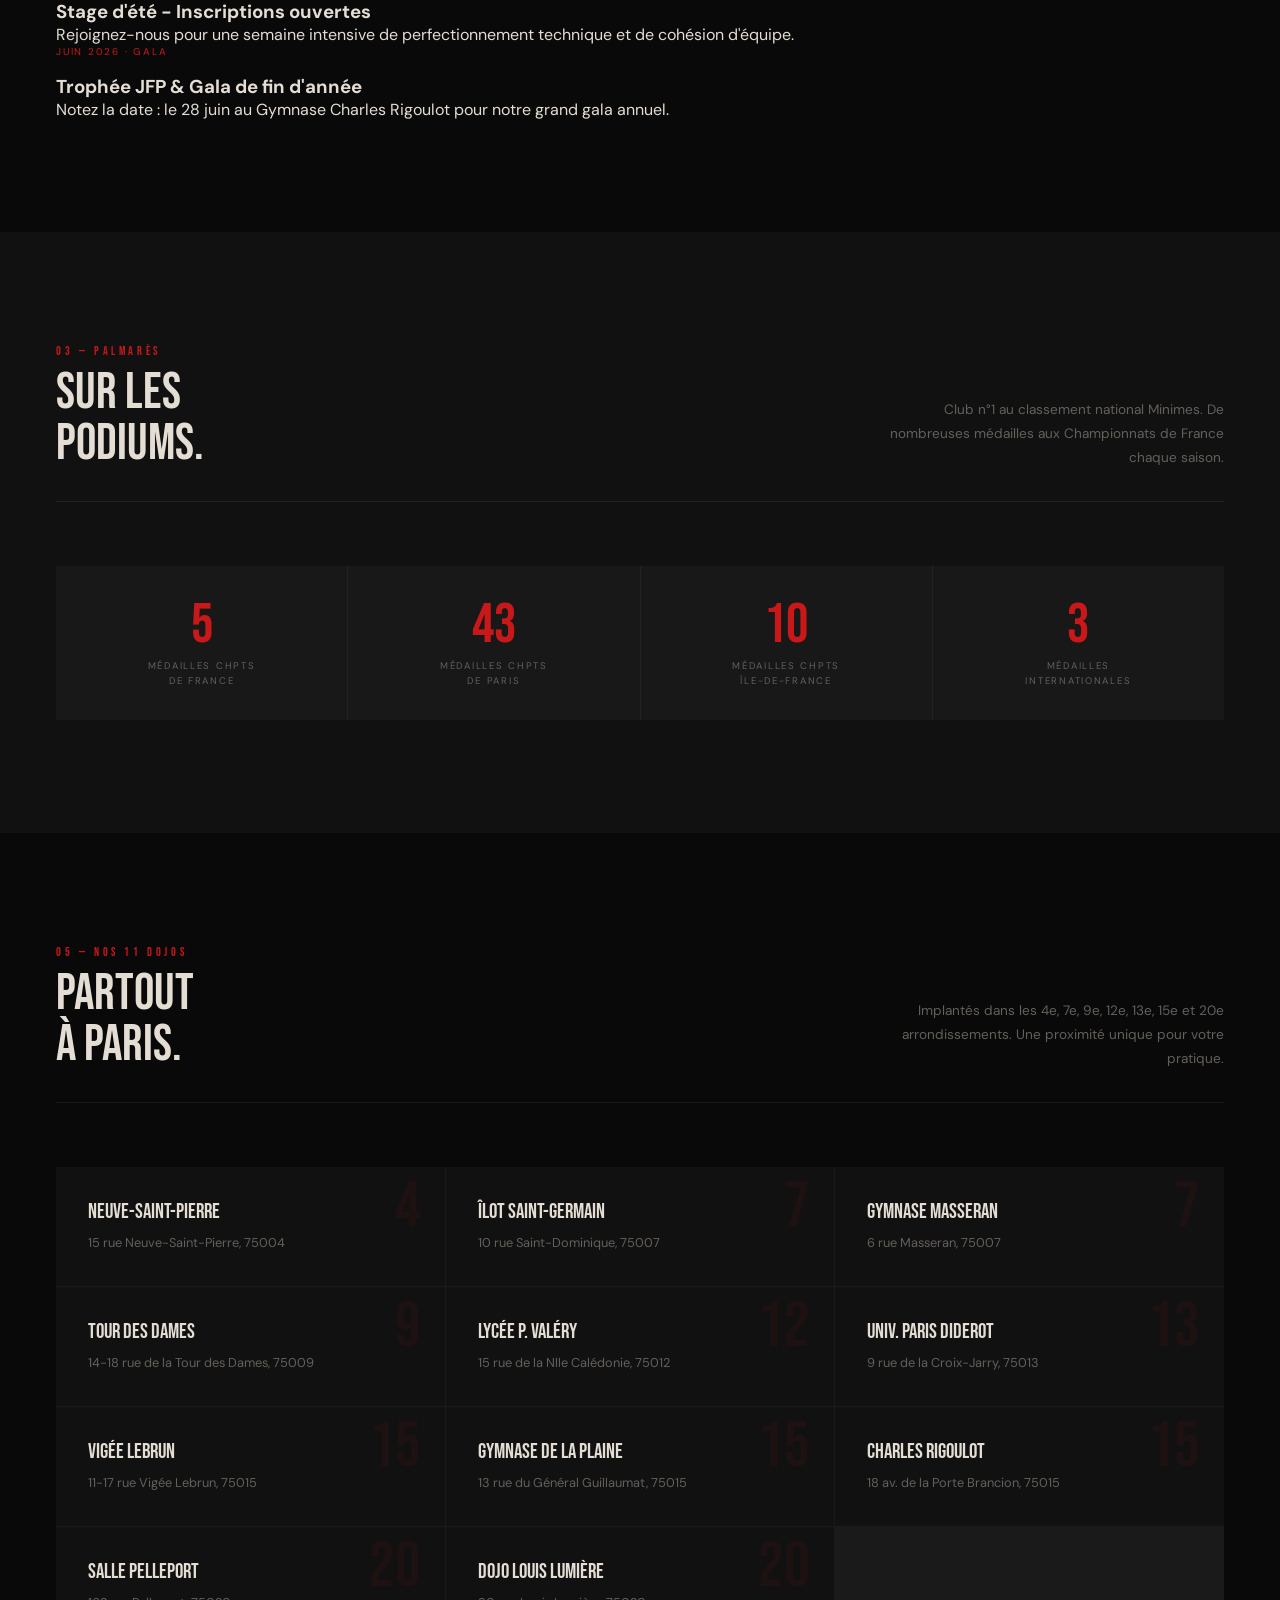
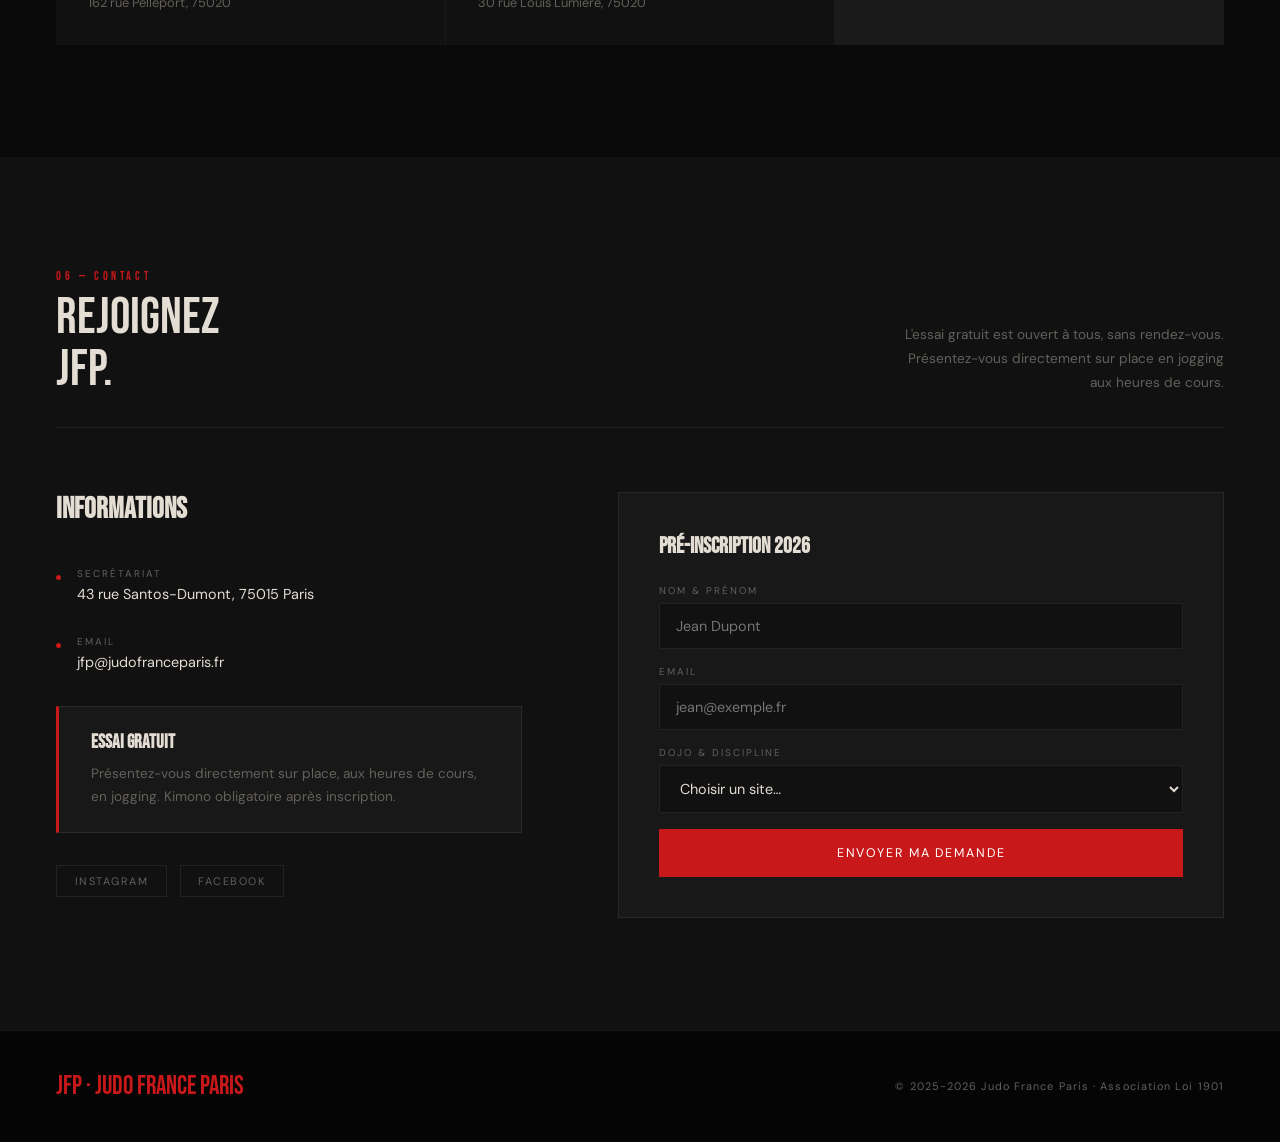
==== commit b29d8b0b: "UI: Ajout d'un menu déroulant (dropdown) pour regrouper les pages du club dans la navigation" ====
--- a/index.html
+++ b/index.html
@@ -23,9 +23,14 @@
   </a>
   <ul class="nav-links">
     <li><a href="index.html">Accueil</a></li>
-    <li><a href="horaires.html">Horaires</a></li>
-    <li><a href="dojos.html">Nos Dojos</a></li>
-    <li><a href="disciplines.html">Disciplines</a></li>
+    <li class="dropdown">
+      <a href="javascript:void(0)" class="dropbtn">Le Club ▾</a>
+      <div class="dropdown-content">
+        <a href="horaires.html">Horaires</a>
+        <a href="dojos.html">Nos Dojos</a>
+        <a href="disciplines.html">Disciplines</a>
+      </div>
+    </li>
     <li><a href="inscription.html">Inscription</a></li>
   </ul>
   <a href="inscription.html" class="nav-btn">S'inscrire</a>
--- a/css/style.css
+++ b/css/style.css
@@ -19,9 +19,20 @@
 .logo-sep { width: 1px; height: 28px; background: var(--line); }
 .logo-sub { font-size: .6rem; letter-spacing: .16em; text-transform: uppercase; color: var(--muted); line-height: 1.7; }
 .logo-sub strong { display: block; color: var(--text); }
-.nav-links { display: flex; gap: 2rem; list-style: none; }
+.nav-links { display: flex; gap: 2rem; list-style: none; align-items: center; }
 .nav-links a { font-size: .68rem; letter-spacing: .14em; text-transform: uppercase; color: var(--muted); text-decoration: none; transition: color .2s; }
 .nav-links a:hover { color: var(--text); }
+
+/* DROPDOWN */
+.dropdown { position: relative; display: inline-block; }
+.dropbtn { cursor: pointer; display: flex; align-items: center; gap: 0.3rem; }
+.dropdown-content { display: none; position: absolute; background-color: var(--dark2); min-width: 180px; box-shadow: 0px 8px 16px 0px rgba(0,0,0,0.5); z-index: 1000; top: 100%; left: 0; border: 1px solid var(--line); margin-top: 1rem; }
+.dropdown-content a { color: var(--muted); padding: 1rem; text-decoration: none; display: block; border-bottom: 1px solid var(--line); font-size: 0.65rem; transition: background 0.2s, color 0.2s; }
+.dropdown-content a:last-child { border-bottom: none; }
+.dropdown-content a:hover { background-color: var(--warm); color: var(--text); }
+.dropdown:hover .dropdown-content { display: block; }
+.dropdown:hover .dropbtn { color: var(--text); }
+
 .nav-btn { font-size: .68rem; letter-spacing: .14em; text-transform: uppercase; background: var(--red); color: #fff; padding: .55rem 1.4rem; text-decoration: none; transition: opacity .2s; }
 .nav-btn:hover { opacity: .82; }
 
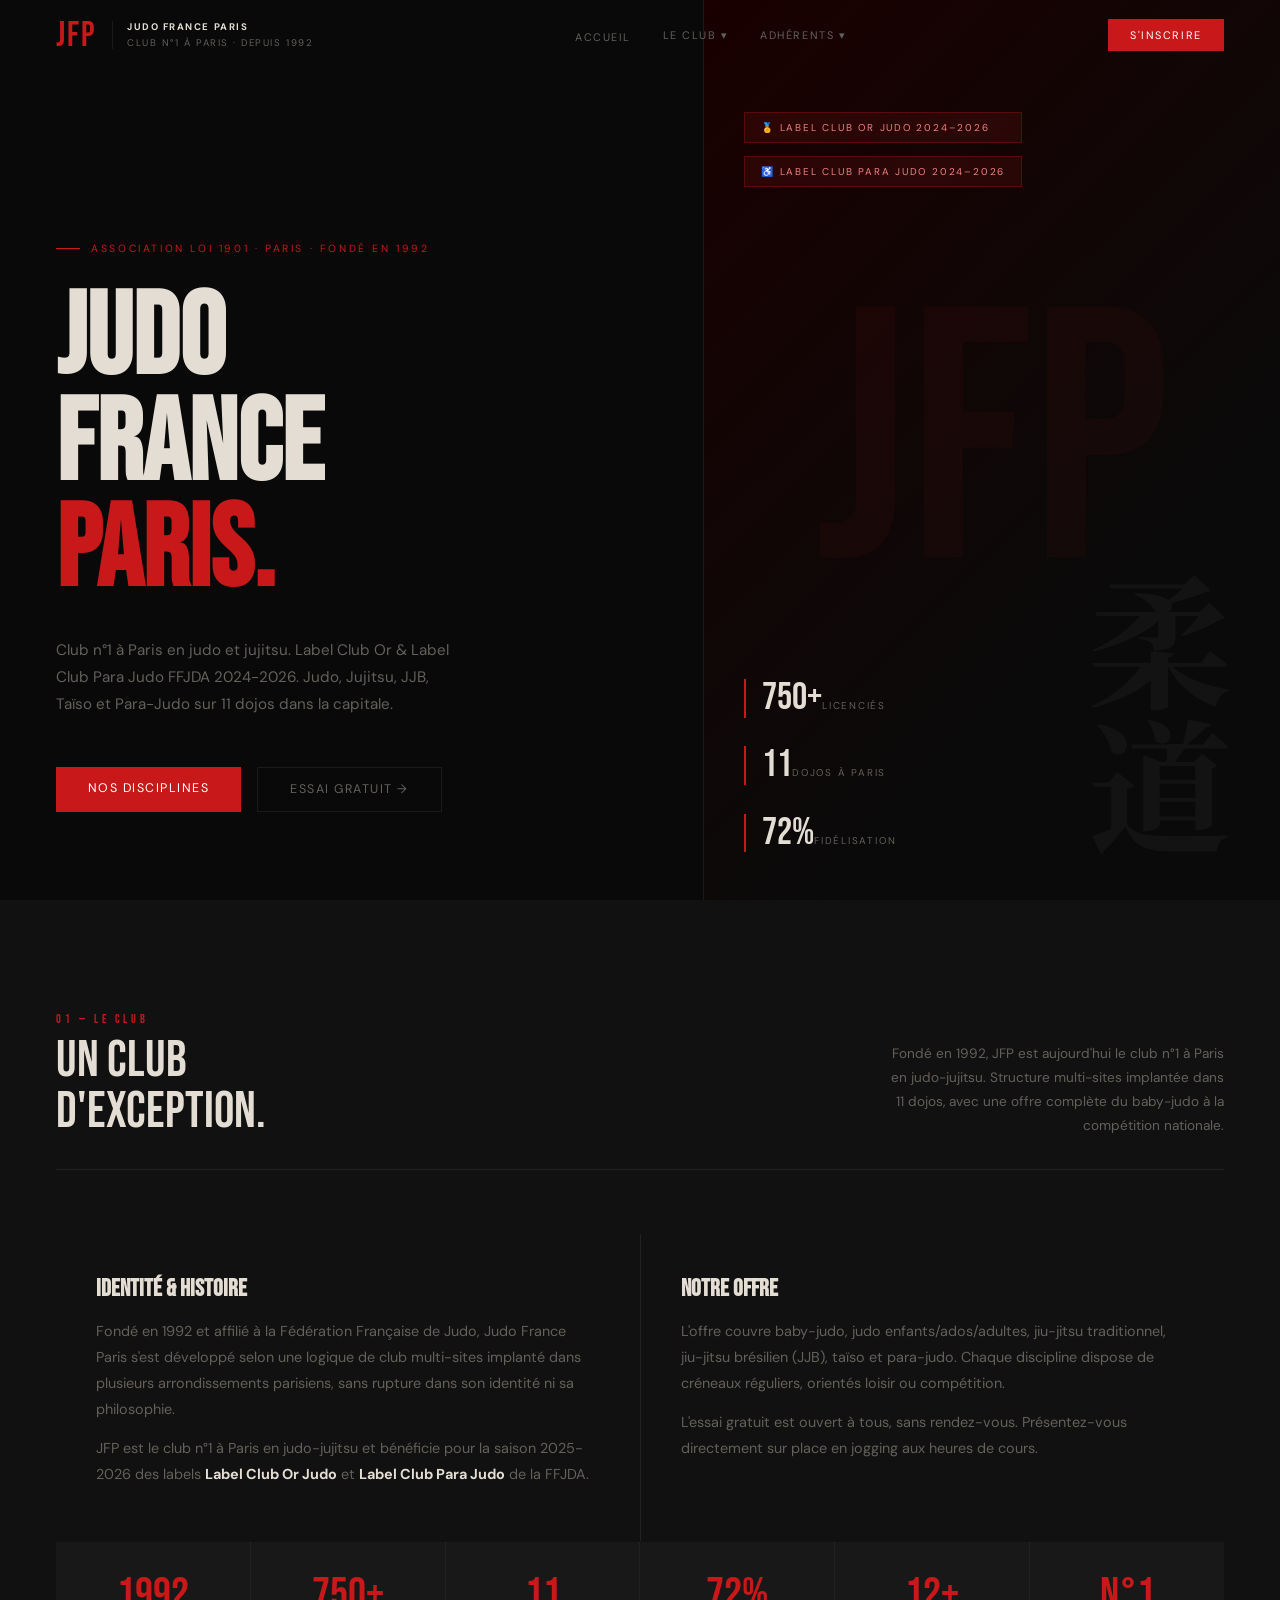
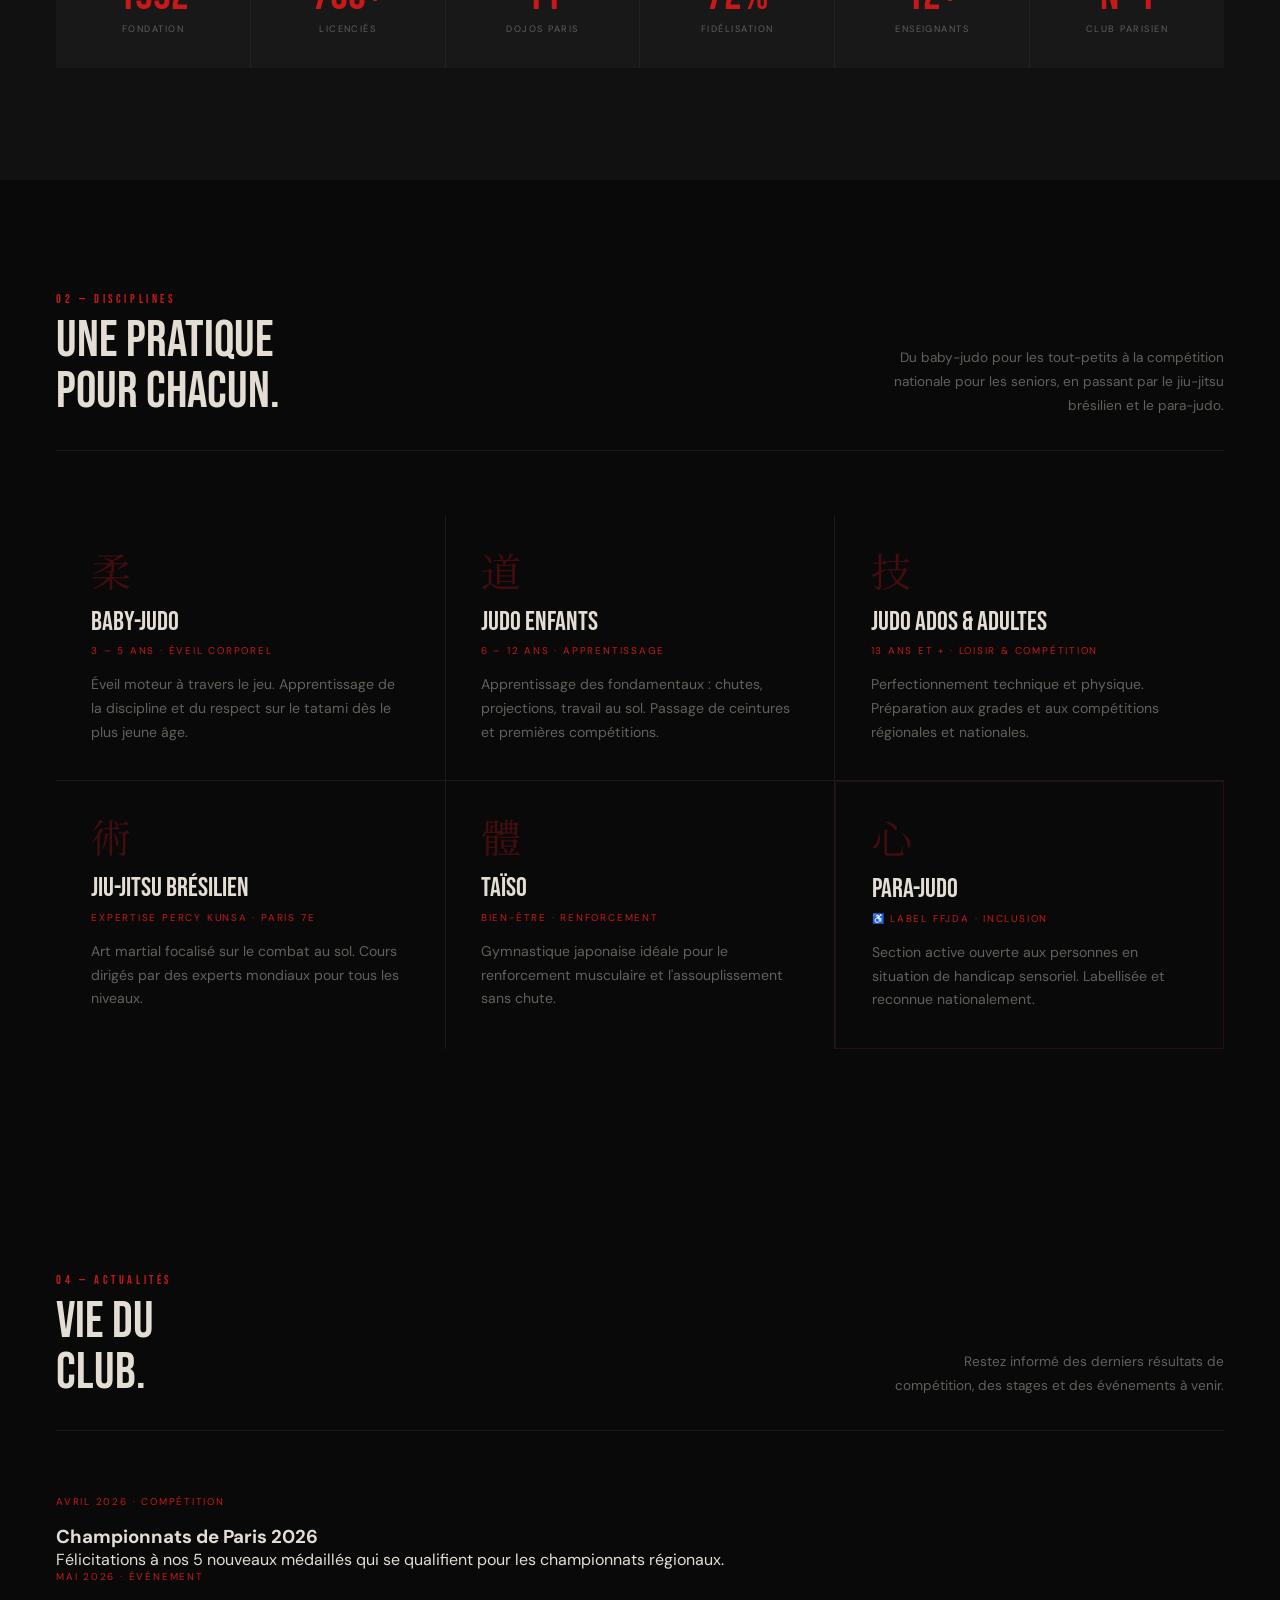
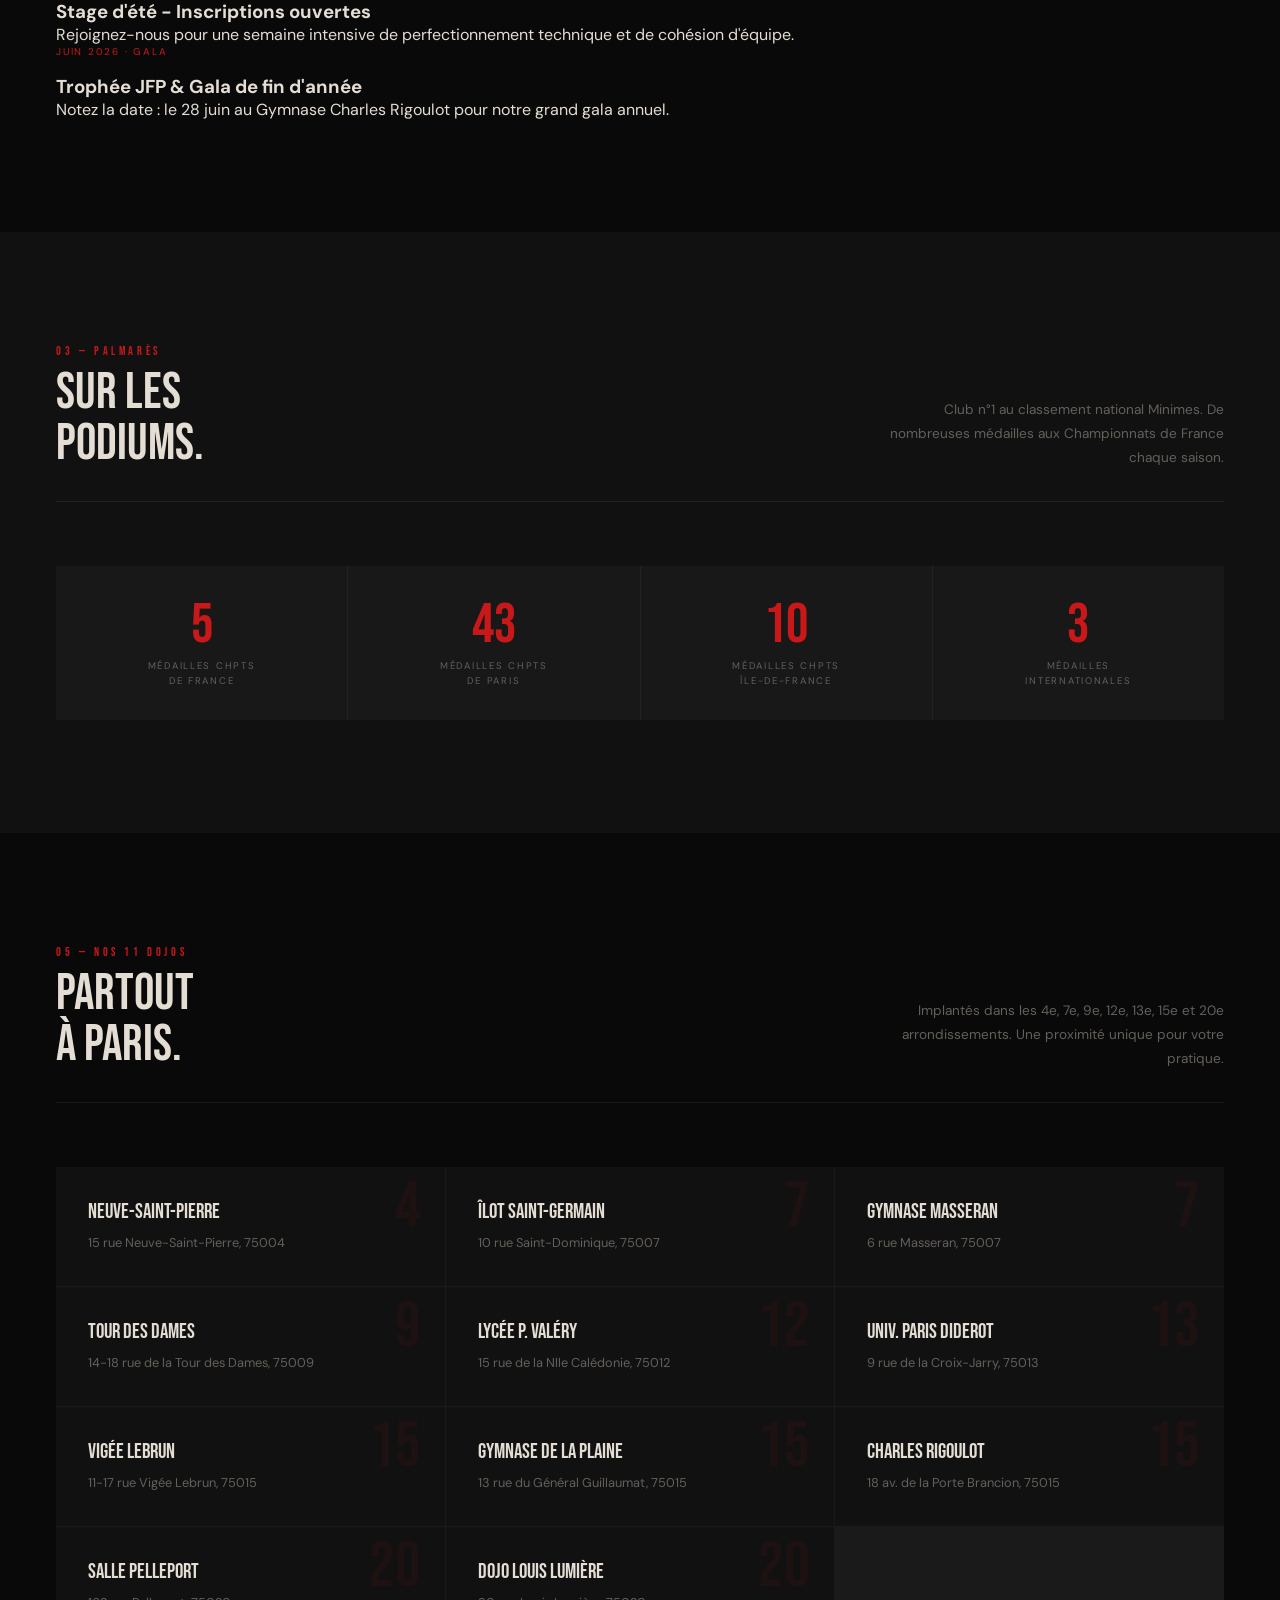
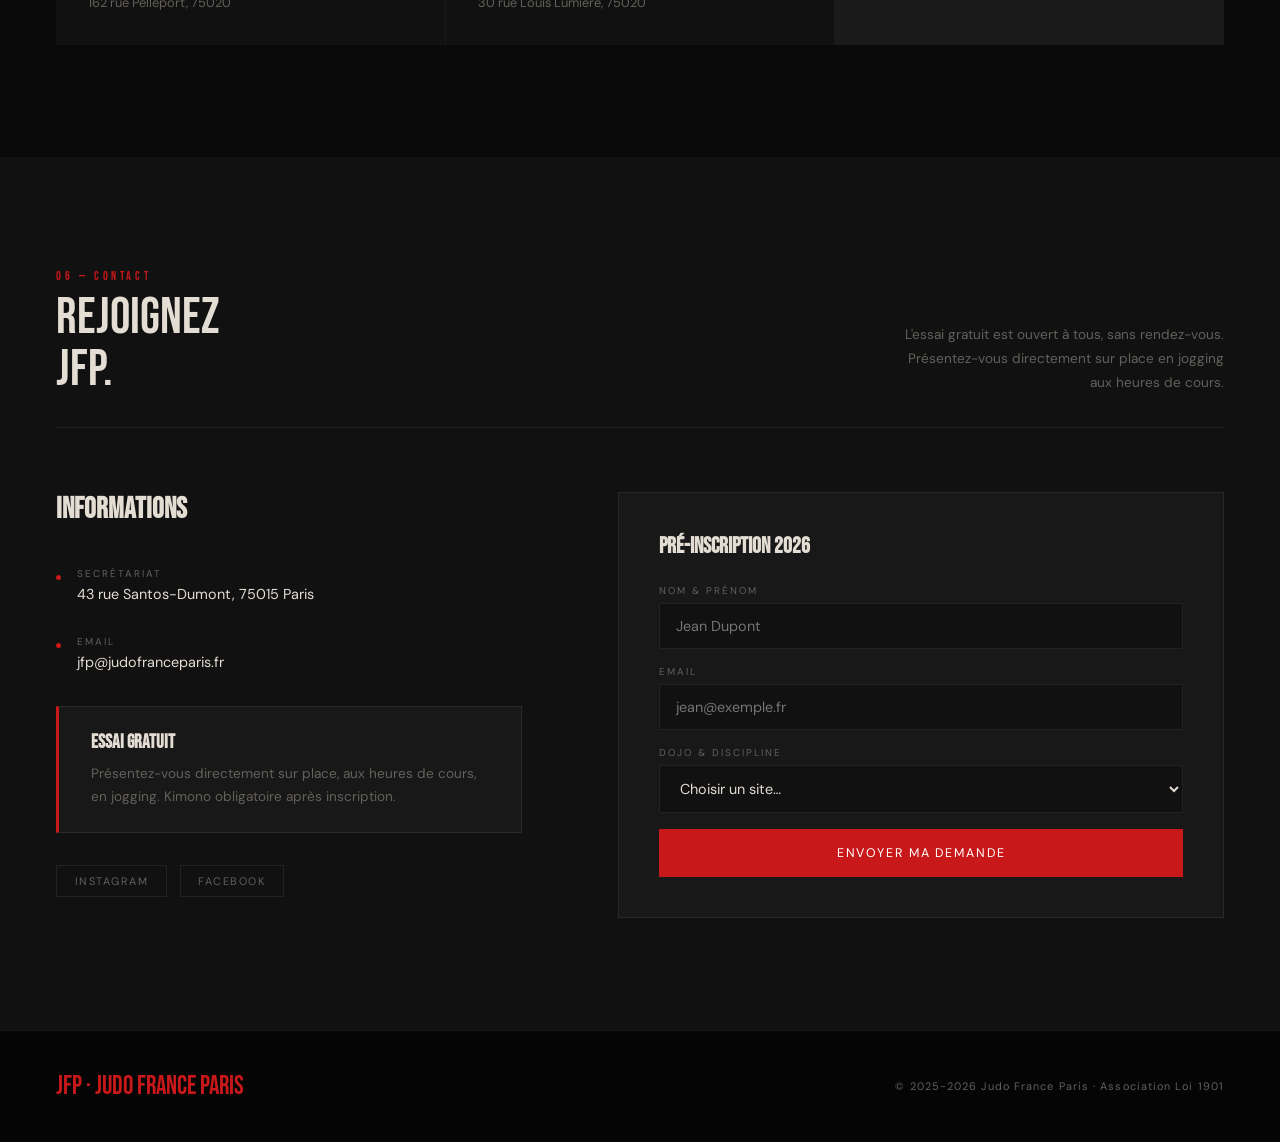
==== commit fd44ea34: "Phase 3: Ajout de la carte interactive, de l'espace membre et de la boutique officielle" ====
--- a/index.html
+++ b/index.html
@@ -28,10 +28,18 @@
       <div class="dropdown-content">
         <a href="horaires.html">Horaires</a>
         <a href="dojos.html">Nos Dojos</a>
+        <a href="carte.html">Carte Interactive</a>
         <a href="disciplines.html">Disciplines</a>
       </div>
     </li>
-    <li><a href="inscription.html">Inscription</a></li>
+    <li class="dropdown">
+      <a href="javascript:void(0)" class="dropbtn">Adhérents ▾</a>
+      <div class="dropdown-content">
+        <a href="espace-membre.html">Espace Membre</a>
+        <a href="boutique.html">Boutique</a>
+        <a href="inscription.html">Inscription</a>
+      </div>
+    </li>
   </ul>
   <a href="inscription.html" class="nav-btn">S'inscrire</a>
 </nav>
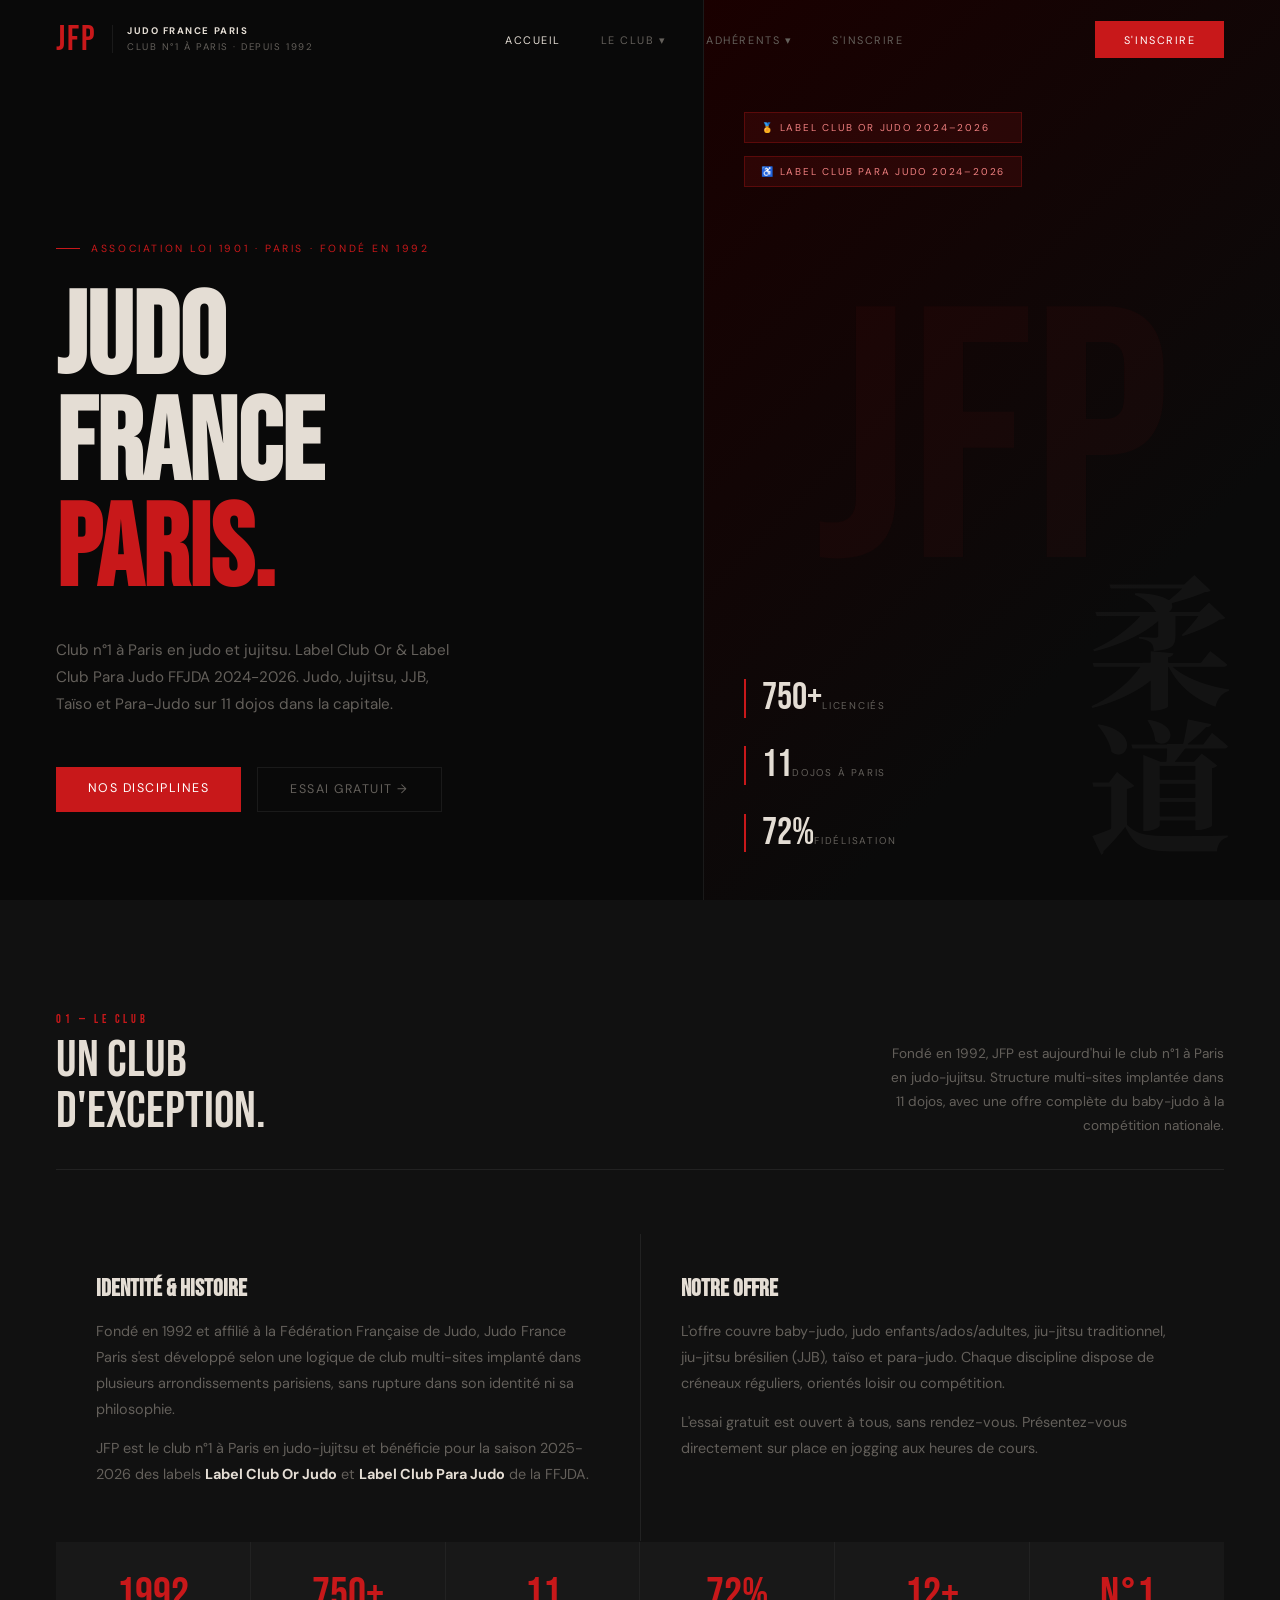
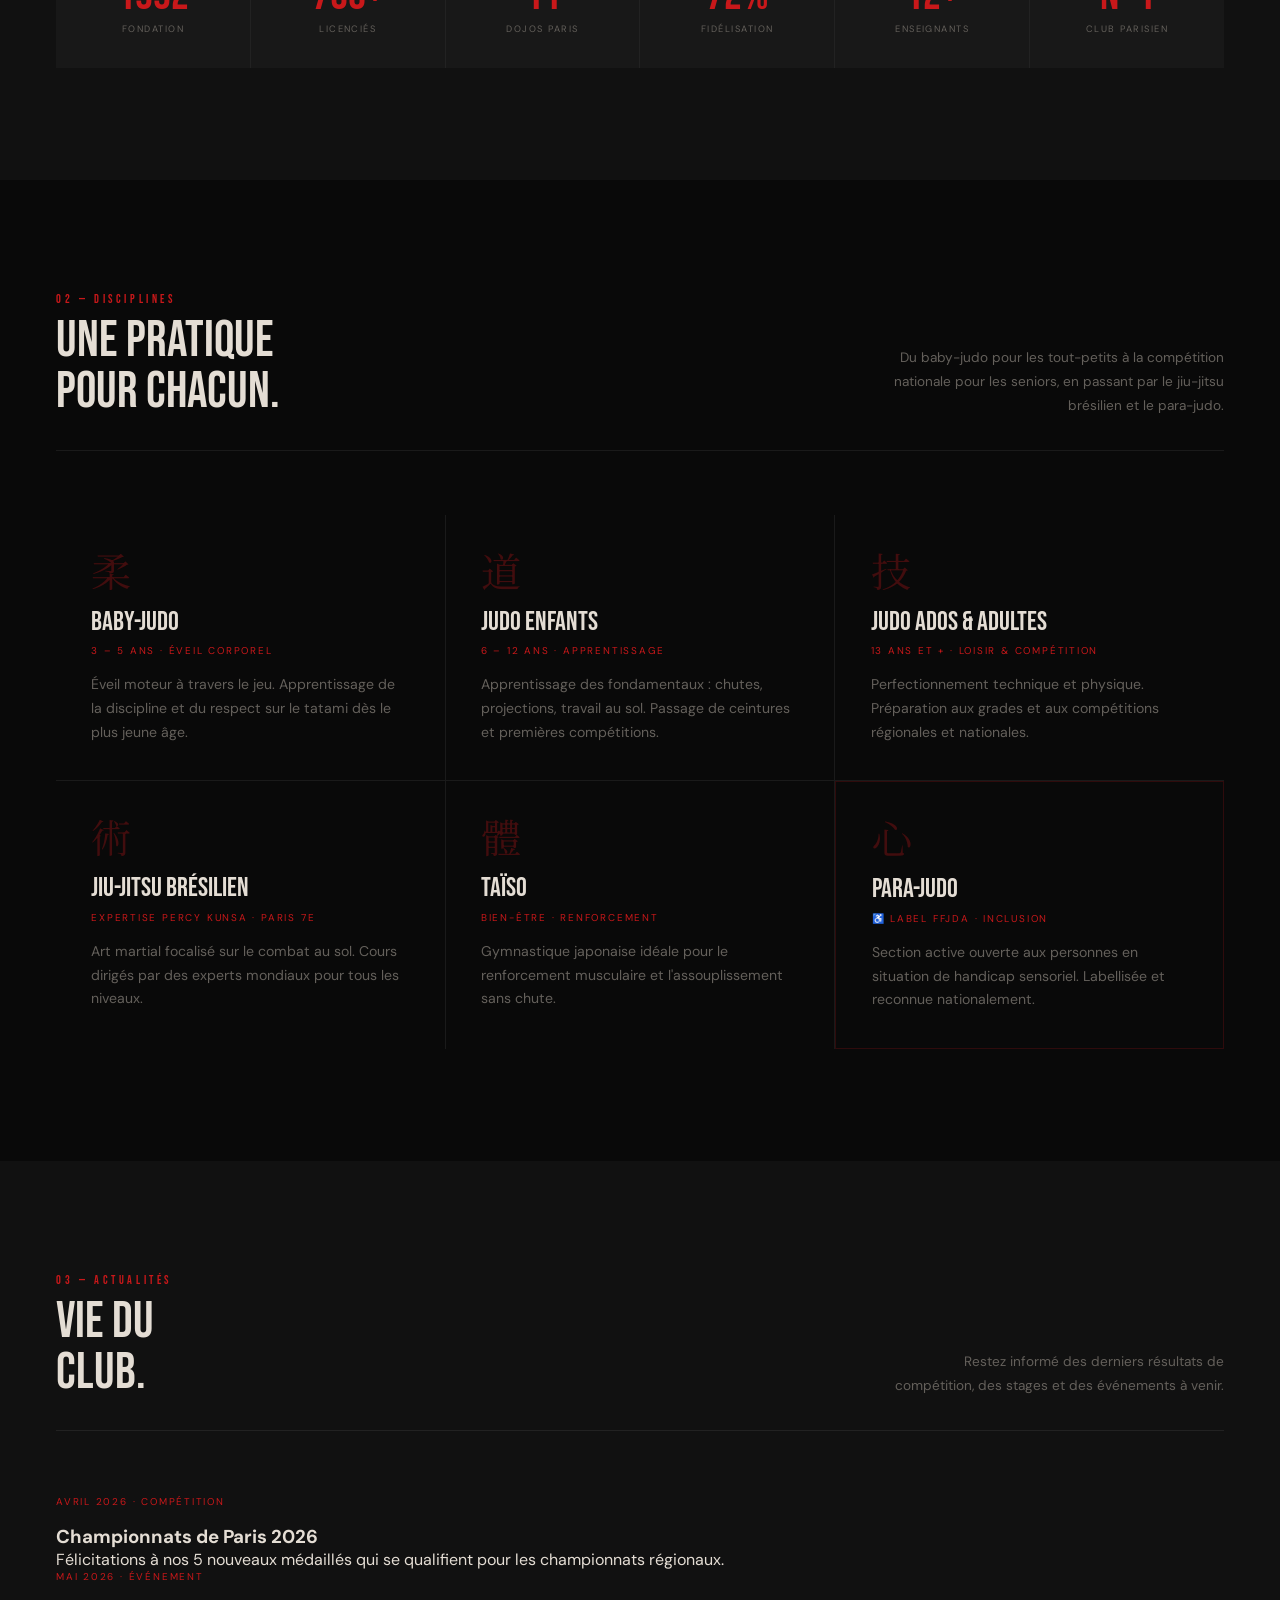
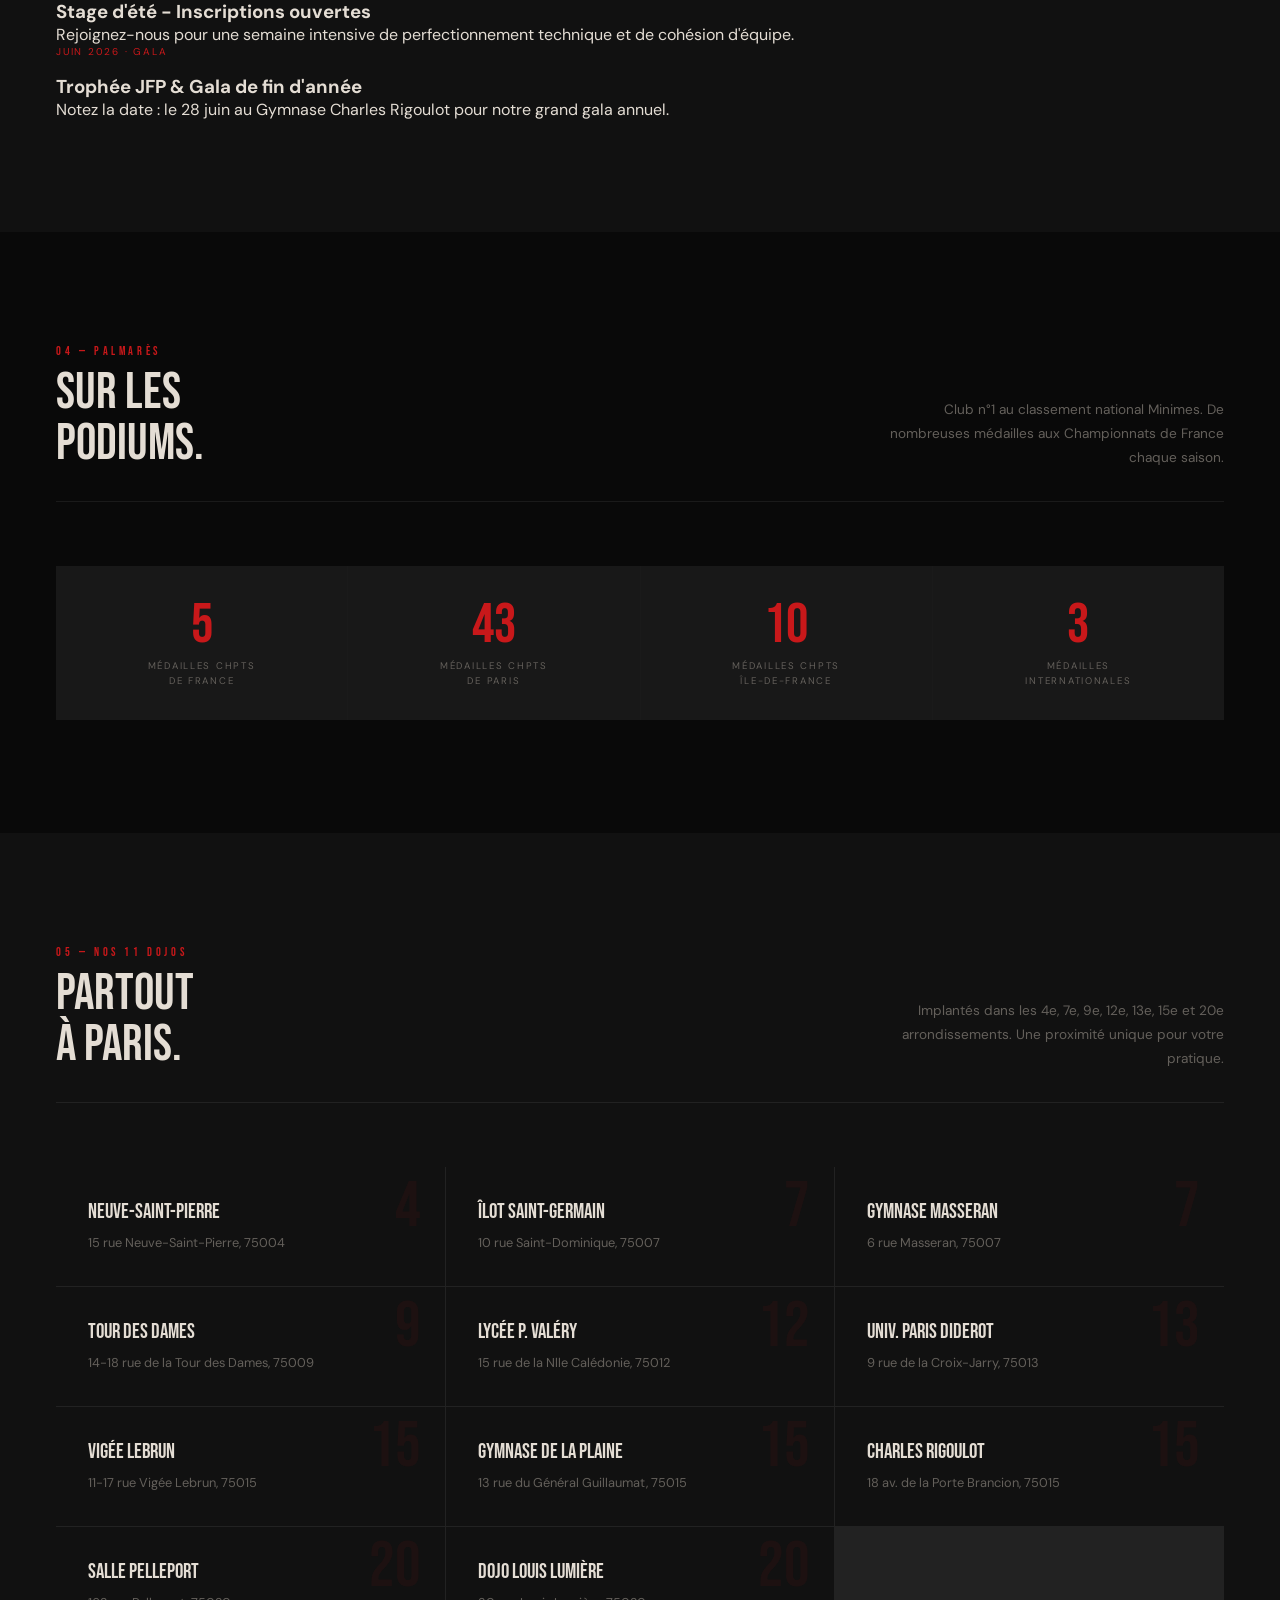
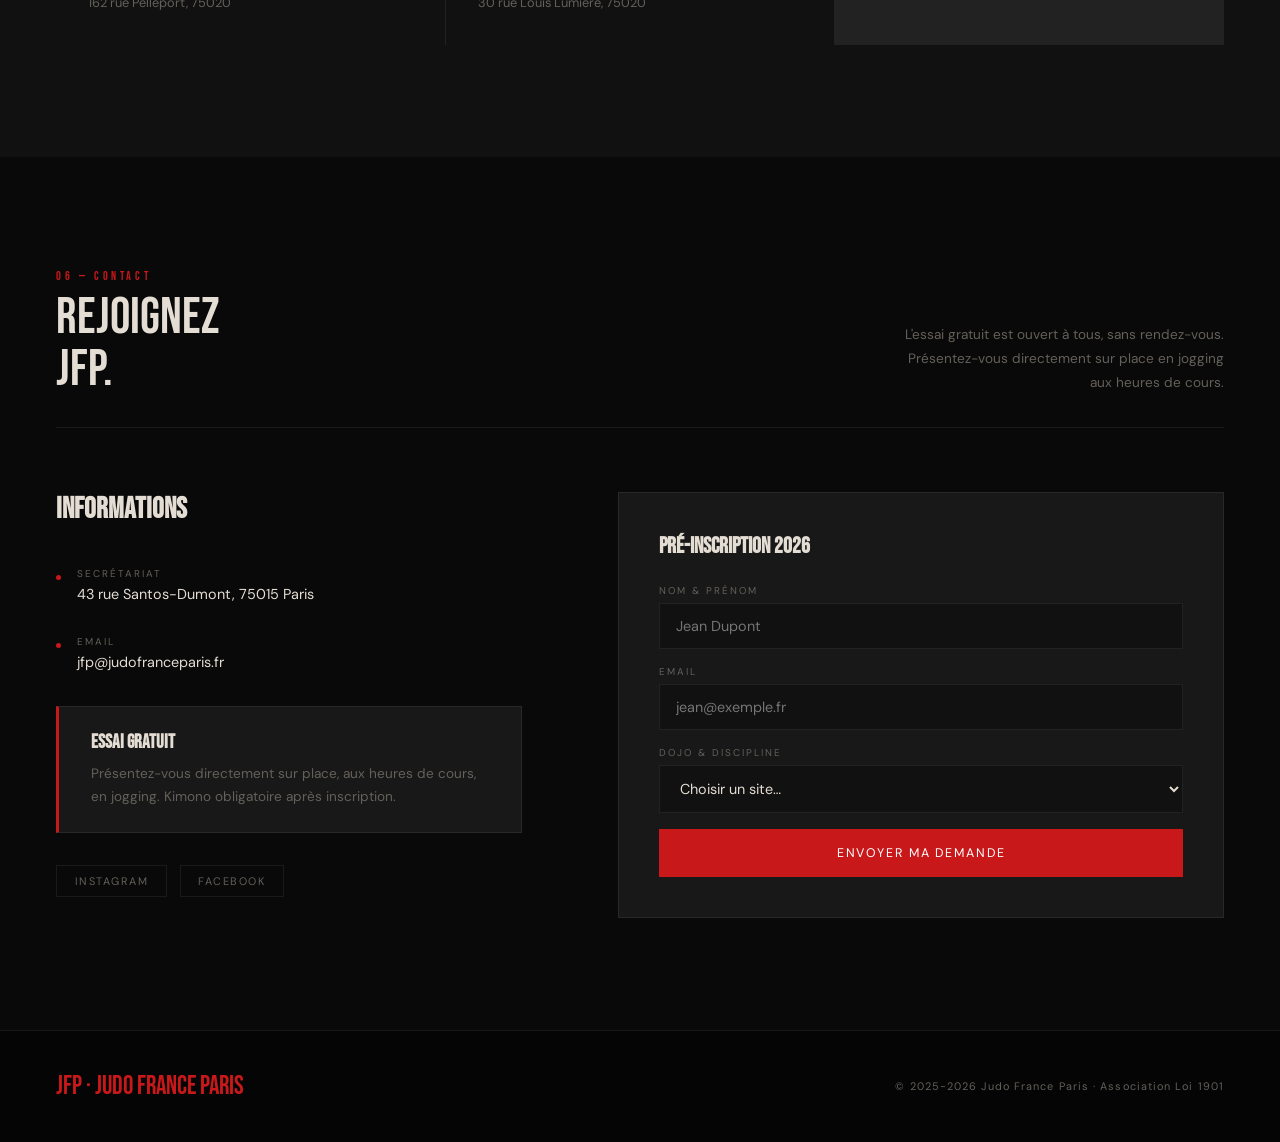
==== commit 38965adc: "Fix & Improve: Nouveau système de navigation robuste (Desktop + Mobile), menu burger fonctionnel et " ====
--- a/index.html
+++ b/index.html
@@ -21,8 +21,9 @@
     <span class="logo-sep"></span>
     <span class="logo-sub"><strong>Judo France Paris</strong>Club n°1 à Paris · Depuis 1992</span>
   </a>
+  
   <ul class="nav-links">
-    <li><a href="index.html">Accueil</a></li>
+    <li><a href="index.html" class="active">Accueil</a></li>
     <li class="dropdown">
       <a href="javascript:void(0)" class="dropbtn">Le Club ▾</a>
       <div class="dropdown-content">
@@ -40,7 +41,16 @@
         <a href="inscription.html">Inscription</a>
       </div>
     </li>
+    <!-- Mobile-only links if needed -->
+    <li class="mobile-only"><a href="inscription.html" class="nav-btn-mobile">S'inscrire</a></li>
   </ul>
+
+  <div class="burger">
+    <span></span>
+    <span></span>
+    <span></span>
+  </div>
+
   <a href="inscription.html" class="nav-btn">S'inscrire</a>
 </nav>
 
@@ -151,10 +161,10 @@
 </section>
 
 <!-- ACTUALITÉS -->
-<section id="news" class="section">
-  <div class="sh rev">
-    <div class="sh-left">
-      <div class="sh-num">04 — Actualités</div>
+<section id="news" class="section section-alt">
+  <div class="sh rev">
+    <div class="sh-left">
+      <div class="sh-num">03 — Actualités</div>
       <div class="sh-title">Vie du<br>Club.</div>
     </div>
     <div class="sh-right">Restez informé des derniers résultats de compétition, des stages et des événements à venir.</div>
@@ -179,10 +189,10 @@
 </section>
 
 <!-- PALMARES -->
-<section id="palmares" class="section section-alt">
-  <div class="sh rev">
-    <div class="sh-left">
-      <div class="sh-num">03 — Palmarès</div>
+<section id="palmares" class="section">
+  <div class="sh rev">
+    <div class="sh-left">
+      <div class="sh-num">04 — Palmarès</div>
       <div class="sh-title">Sur les<br>podiums.</div>
     </div>
     <div class="sh-right">Club n°1 au classement national Minimes. De nombreuses médailles aux Championnats de France chaque saison.</div>
@@ -196,7 +206,7 @@
 </section>
 
 <!-- SITES -->
-<section id="sites" class="section">
+<section id="sites" class="section section-alt">
   <div class="sh rev">
     <div class="sh-left">
       <div class="sh-num">05 — Nos 11 Dojos</div>
@@ -220,7 +230,7 @@
 </section>
 
 <!-- CONTACT -->
-<section id="contact" class="section section-alt">
+<section id="contact" class="section">
   <div class="sh rev">
     <div class="sh-left">
       <div class="sh-num">06 — Contact</div>
@@ -251,12 +261,17 @@
           <label>Dojo & Discipline</label>
           <select>
             <option value="">Choisir un site…</option>
-            <option>Paris 4 - Judo</option>
-            <option>Paris 7 - Judo / JJB</option>
-            <option>Paris 9 - Judo / Taïso</option>
-            <option>Paris 12 - Judo / Taïso</option>
-            <option>Paris 15 - Judo</option>
-            <option>Paris 20 - Judo</option>
+            <option>Paris 4 - Neuve-Saint-Pierre</option>
+            <option>Paris 7 - Invalides (JJB / Judo)</option>
+            <option>Paris 7 - Masseran</option>
+            <option>Paris 9 - Tour des Dames</option>
+            <option>Paris 12 - Lycée P. Valéry</option>
+            <option>Paris 13 - Univ. Paris Diderot</option>
+            <option>Paris 15 - Vigée Lebrun</option>
+            <option>Paris 15 - La Plaine</option>
+            <option>Paris 15 - Brancion</option>
+            <option>Paris 20 - Pelleport</option>
+            <option>Paris 20 - Louis Lumière</option>
           </select>
         </div>
         <button class="submit-btn" id="sendBtn">Envoyer ma demande</button>
--- a/css/style.css
+++ b/css/style.css
@@ -7,34 +7,156 @@
   --text:  #e4ddd4;
   --muted: #64605b;
   --line:  rgba(255,255,255,.07);
+  --header-height: 80px;
 }
 html { scroll-behavior: smooth; }
 body { background: var(--dark); color: var(--text); font-family: 'DM Sans', sans-serif; overflow-x: hidden; }
 
 /* NAV */
-nav { position: fixed; inset: 0 0 auto; z-index: 200; display: flex; align-items: center; justify-content: space-between; padding: 1.1rem 3.5rem; border-bottom: 1px solid transparent; transition: background .3s, border-color .3s; }
+nav { 
+    position: fixed; 
+    inset: 0 0 auto; 
+    z-index: 1000; 
+    display: flex; 
+    align-items: center; 
+    justify-content: space-between; 
+    padding: 0 3.5rem; 
+    height: var(--header-height);
+    border-bottom: 1px solid transparent; 
+    transition: background .3s, border-color .3s; 
+}
 nav.scrolled { background: rgba(9,9,9,.97); border-color: var(--line); }
-.logo { display: flex; align-items: center; gap: .9rem; text-decoration: none; }
+
+.logo { display: flex; align-items: center; gap: .9rem; text-decoration: none; z-index: 1100; }
 .logo-jfp { font-family: 'Bebas Neue'; font-size: 2.2rem; color: var(--red); letter-spacing: .06em; line-height: 1; }
 .logo-sep { width: 1px; height: 28px; background: var(--line); }
 .logo-sub { font-size: .6rem; letter-spacing: .16em; text-transform: uppercase; color: var(--muted); line-height: 1.7; }
 .logo-sub strong { display: block; color: var(--text); }
-.nav-links { display: flex; gap: 2rem; list-style: none; align-items: center; }
-.nav-links a { font-size: .68rem; letter-spacing: .14em; text-transform: uppercase; color: var(--muted); text-decoration: none; transition: color .2s; }
-.nav-links a:hover { color: var(--text); }
+
+.nav-links { display: flex; gap: 2.5rem; list-style: none; align-items: center; }
+.nav-links a { 
+    font-size: .68rem; 
+    letter-spacing: .14em; 
+    text-transform: uppercase; 
+    color: var(--muted); 
+    text-decoration: none; 
+    transition: color .2s; 
+    display: flex;
+    align-items: center;
+    gap: 4px;
+}
+.nav-links a:hover, .nav-links a.active { color: var(--text); }
 
 /* DROPDOWN */
-.dropdown { position: relative; display: inline-block; }
-.dropbtn { cursor: pointer; display: flex; align-items: center; gap: 0.3rem; }
-.dropdown-content { display: none; position: absolute; background-color: var(--dark2); min-width: 180px; box-shadow: 0px 8px 16px 0px rgba(0,0,0,0.5); z-index: 1000; top: 100%; left: 0; border: 1px solid var(--line); margin-top: 1rem; }
-.dropdown-content a { color: var(--muted); padding: 1rem; text-decoration: none; display: block; border-bottom: 1px solid var(--line); font-size: 0.65rem; transition: background 0.2s, color 0.2s; }
+.dropdown { position: relative; }
+.dropdown-content { 
+    display: none; 
+    position: absolute; 
+    background-color: var(--dark2); 
+    min-width: 200px; 
+    box-shadow: 0px 15px 30px rgba(0,0,0,0.5); 
+    z-index: 1000; 
+    top: 100%; 
+    left: 0; 
+    border: 1px solid var(--line); 
+    padding: 0.5rem 0;
+    margin-top: 0.5rem;
+}
+.dropdown-content a { 
+    color: var(--muted); 
+    padding: 0.8rem 1.5rem; 
+    text-decoration: none; 
+    display: block; 
+    font-size: 0.65rem; 
+    border-bottom: 1px solid rgba(255,255,255,0.03);
+    transition: background 0.2s, color 0.2s; 
+}
 .dropdown-content a:last-child { border-bottom: none; }
 .dropdown-content a:hover { background-color: var(--warm); color: var(--text); }
-.dropdown:hover .dropdown-content { display: block; }
-.dropdown:hover .dropbtn { color: var(--text); }
-
-.nav-btn { font-size: .68rem; letter-spacing: .14em; text-transform: uppercase; background: var(--red); color: #fff; padding: .55rem 1.4rem; text-decoration: none; transition: opacity .2s; }
-.nav-btn:hover { opacity: .82; }
+
+/* Show on Hover (Desktop) */
+@media(min-width: 961px) {
+    .dropdown:hover .dropdown-content { display: block; }
+    .dropdown:hover .dropbtn { color: var(--text); }
+}
+
+.nav-btn { 
+    font-size: .68rem; 
+    letter-spacing: .14em; 
+    text-transform: uppercase; 
+    background: var(--red); 
+    color: #fff; 
+    padding: .7rem 1.8rem; 
+    text-decoration: none; 
+    transition: transform 0.2s, opacity 0.2s; 
+    display: inline-block;
+    z-index: 1100;
+}
+.nav-btn:hover { opacity: .82; transform: translateY(-2px); }
+
+/* MOBILE BURGER */
+.burger {
+    display: none;
+    cursor: pointer;
+    z-index: 1100;
+    width: 30px;
+    height: 20px;
+    position: relative;
+}
+.burger span {
+    display: block;
+    width: 100%;
+    height: 2px;
+    background: var(--text);
+    position: absolute;
+    transition: 0.3s;
+}
+.burger span:nth-child(1) { top: 0; }
+.burger span:nth-child(2) { top: 50%; transform: translateY(-50%); }
+.burger span:nth-child(3) { bottom: 0; }
+
+.burger.active span:nth-child(1) { transform: rotate(45deg); top: 9px; }
+.burger.active span:nth-child(2) { opacity: 0; }
+.burger.active span:nth-child(3) { transform: rotate(-45deg); bottom: 9px; }
+
+/* RESPONSIVE MOBILE MENU */
+@media(max-width: 960px) {
+    nav { padding: 0 1.5rem; }
+    .burger { display: block; }
+    
+    .nav-links {
+        position: fixed;
+        top: 0;
+        right: -100%;
+        width: 100%;
+        height: 100vh;
+        background: var(--dark);
+        flex-direction: column;
+        justify-content: center;
+        gap: 2rem;
+        transition: 0.5s;
+        z-index: 1000;
+    }
+    
+    .nav-links.active { right: 0; }
+    
+    .nav-links a { font-size: 1.2rem; }
+    
+    .dropdown-content {
+        position: static;
+        display: none;
+        background: transparent;
+        border: none;
+        box-shadow: none;
+        padding-left: 1rem;
+        width: 100%;
+        text-align: center;
+    }
+    .dropdown.active .dropdown-content { display: block; }
+    .dropdown-content a { font-size: 1rem; border: none; padding: 0.5rem; }
+    
+    .nav-btn { display: none; } /* Hide in mobile nav, or move inside links */
+}
 
 /* HERO */
 #hero { min-height: 100vh; display: grid; grid-template-columns: 55% 45%; overflow: hidden; }
@@ -106,20 +228,6 @@
 .pal-cat { font-size: .62rem; letter-spacing: .2em; text-transform: uppercase; color: var(--red); margin-bottom: .3rem; }
 .pal-detail { font-size: .95rem; color: var(--text); }
 .pal-medals { display: flex; gap: .3rem; font-size: 1.4rem; }
-
-/* EQUIPE */
-.team-grid { display: grid; grid-template-columns: repeat(1,1fr); gap: 1px; background: var(--line); }
-@media(min-width: 768px) { .team-grid { grid-template-columns: repeat(3,1fr); } }
-.tc { background: var(--dark2); padding: 2rem; }
-.tc-role { font-size: .62rem; letter-spacing: .2em; text-transform: uppercase; color: var(--red); margin-bottom: .6rem; }
-.tc-name { font-family: 'Bebas Neue'; font-size: 1.5rem; color: var(--text); margin-bottom: .4rem; line-height: 1.1; }
-.tc-detail { font-size: .82rem; color: var(--muted); line-height: 1.6; }
-.team-row2 { display: grid; grid-template-columns: 1fr; gap: 1px; background: var(--line); margin-top: 1px; }
-@media(min-width: 768px) { .team-row2 { grid-template-columns: 1fr 1fr; } }
-.subtit { font-family: 'Bebas Neue'; font-size: .75rem; letter-spacing: .25em; color: var(--muted); padding: 1.2rem 0 .5rem; border-top: 1px solid var(--line); margin-top: 2rem; }
-.tags { display: flex; flex-wrap: wrap; gap: .5rem; margin-top: 1rem; }
-.tag { background: var(--warm); border: 1px solid var(--line); padding: .42rem .9rem; font-size: .74rem; color: var(--muted); }
-.tag.hi { color: var(--text); border-color: rgba(200,24,26,.25); }
 
 /* PARA */
 #parajudo { background: var(--red); padding: 5rem 3.5rem; }
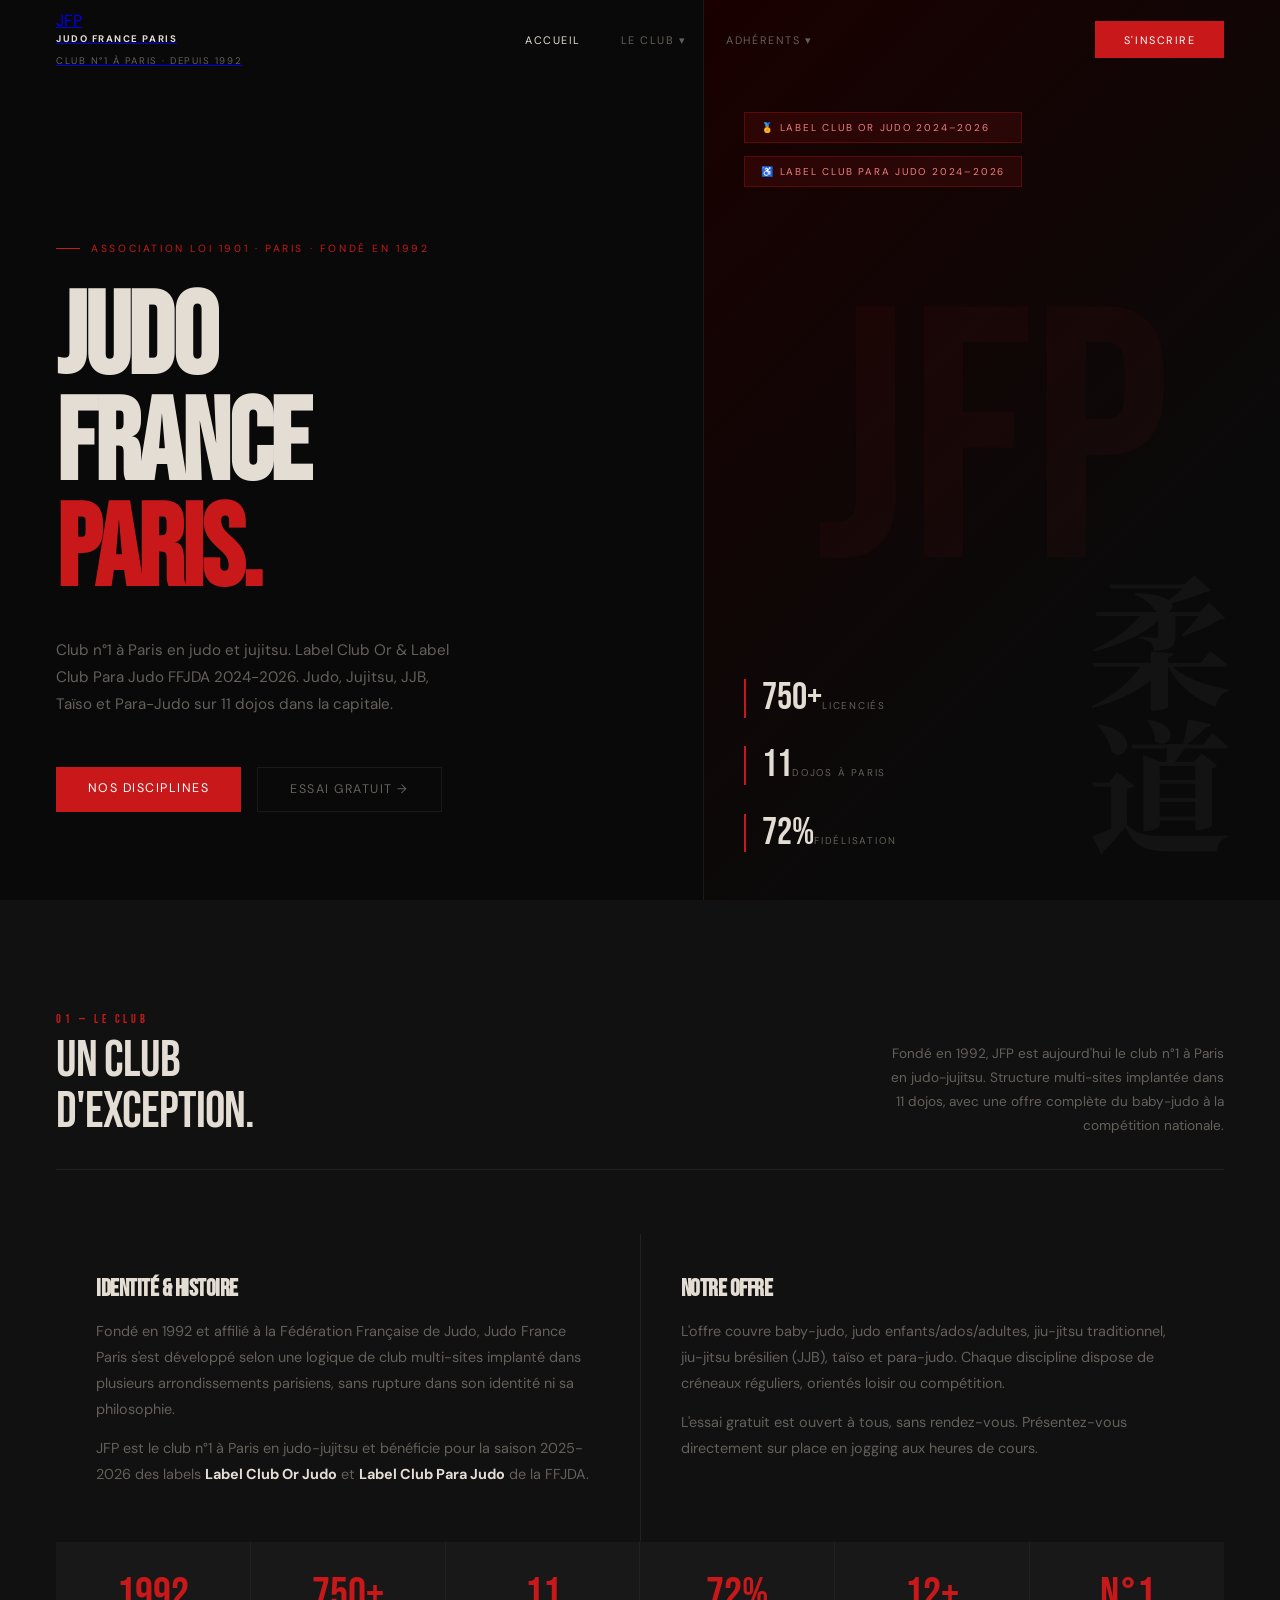
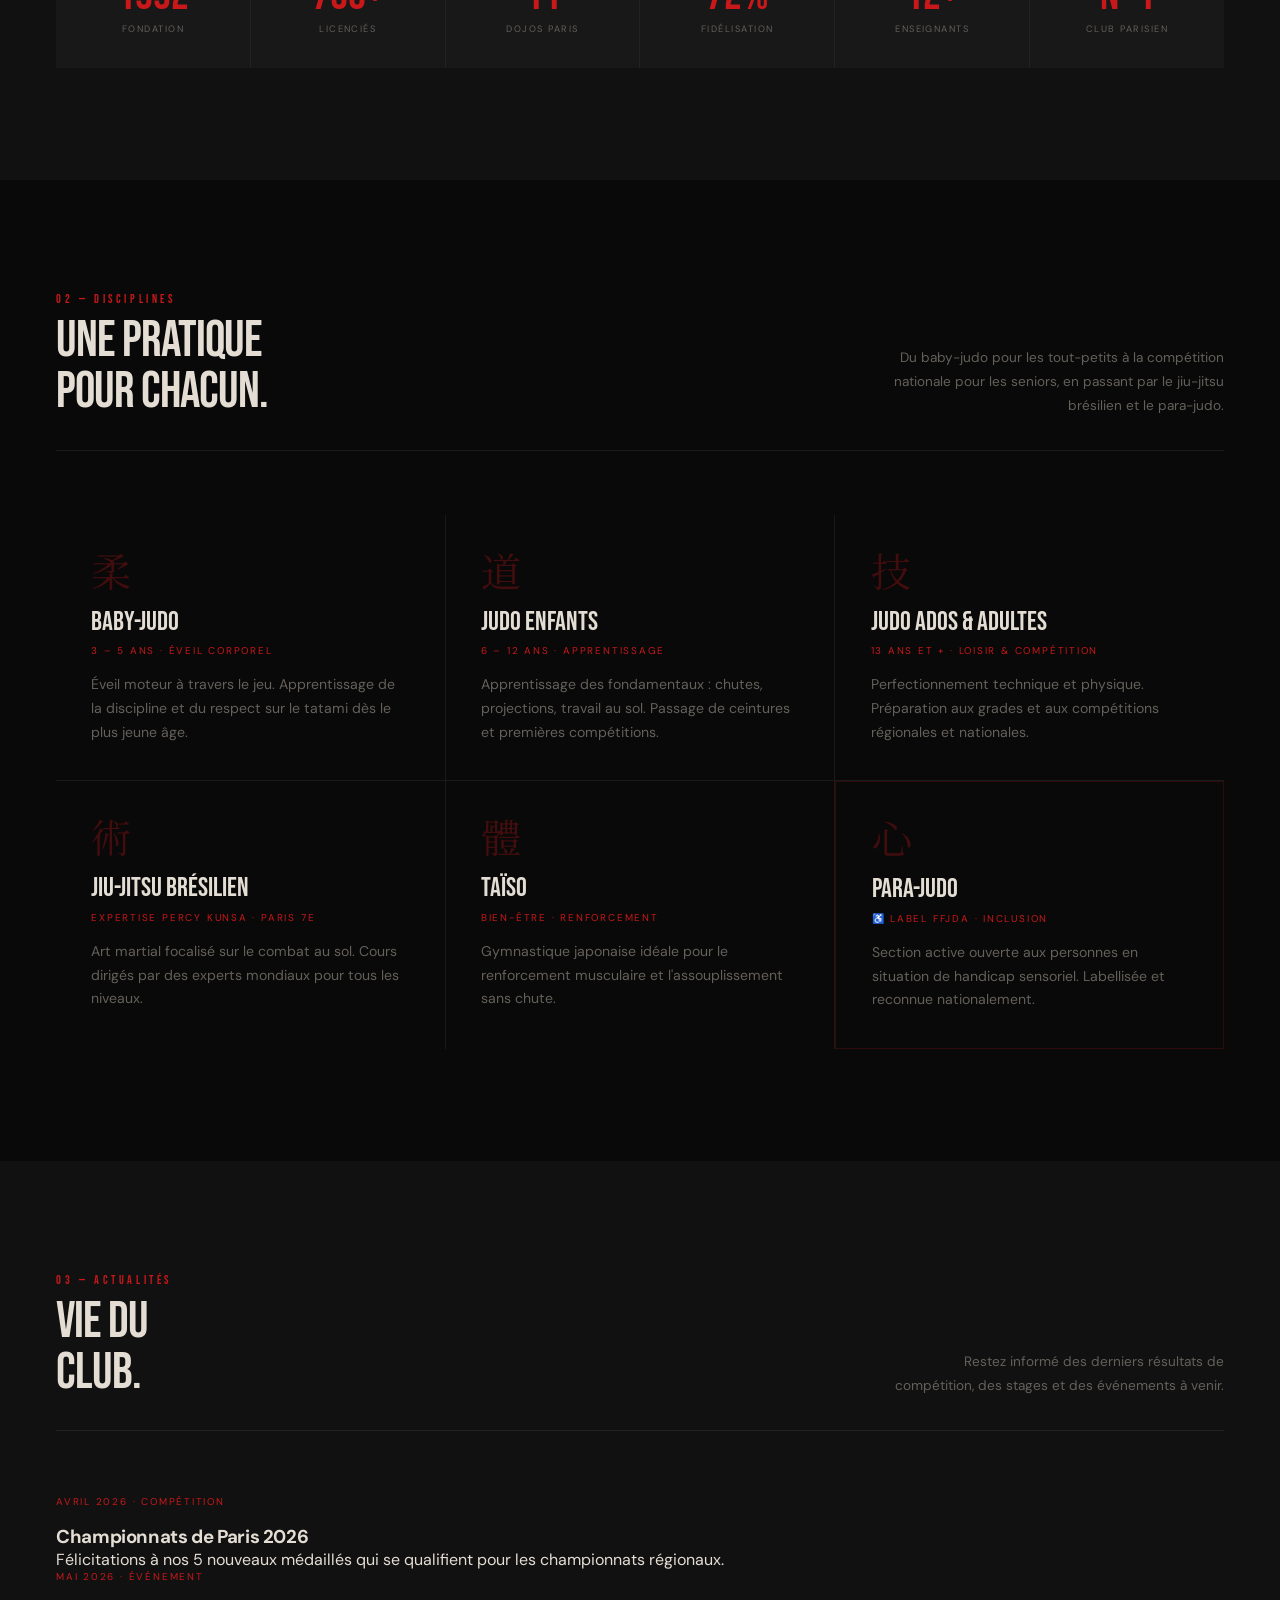
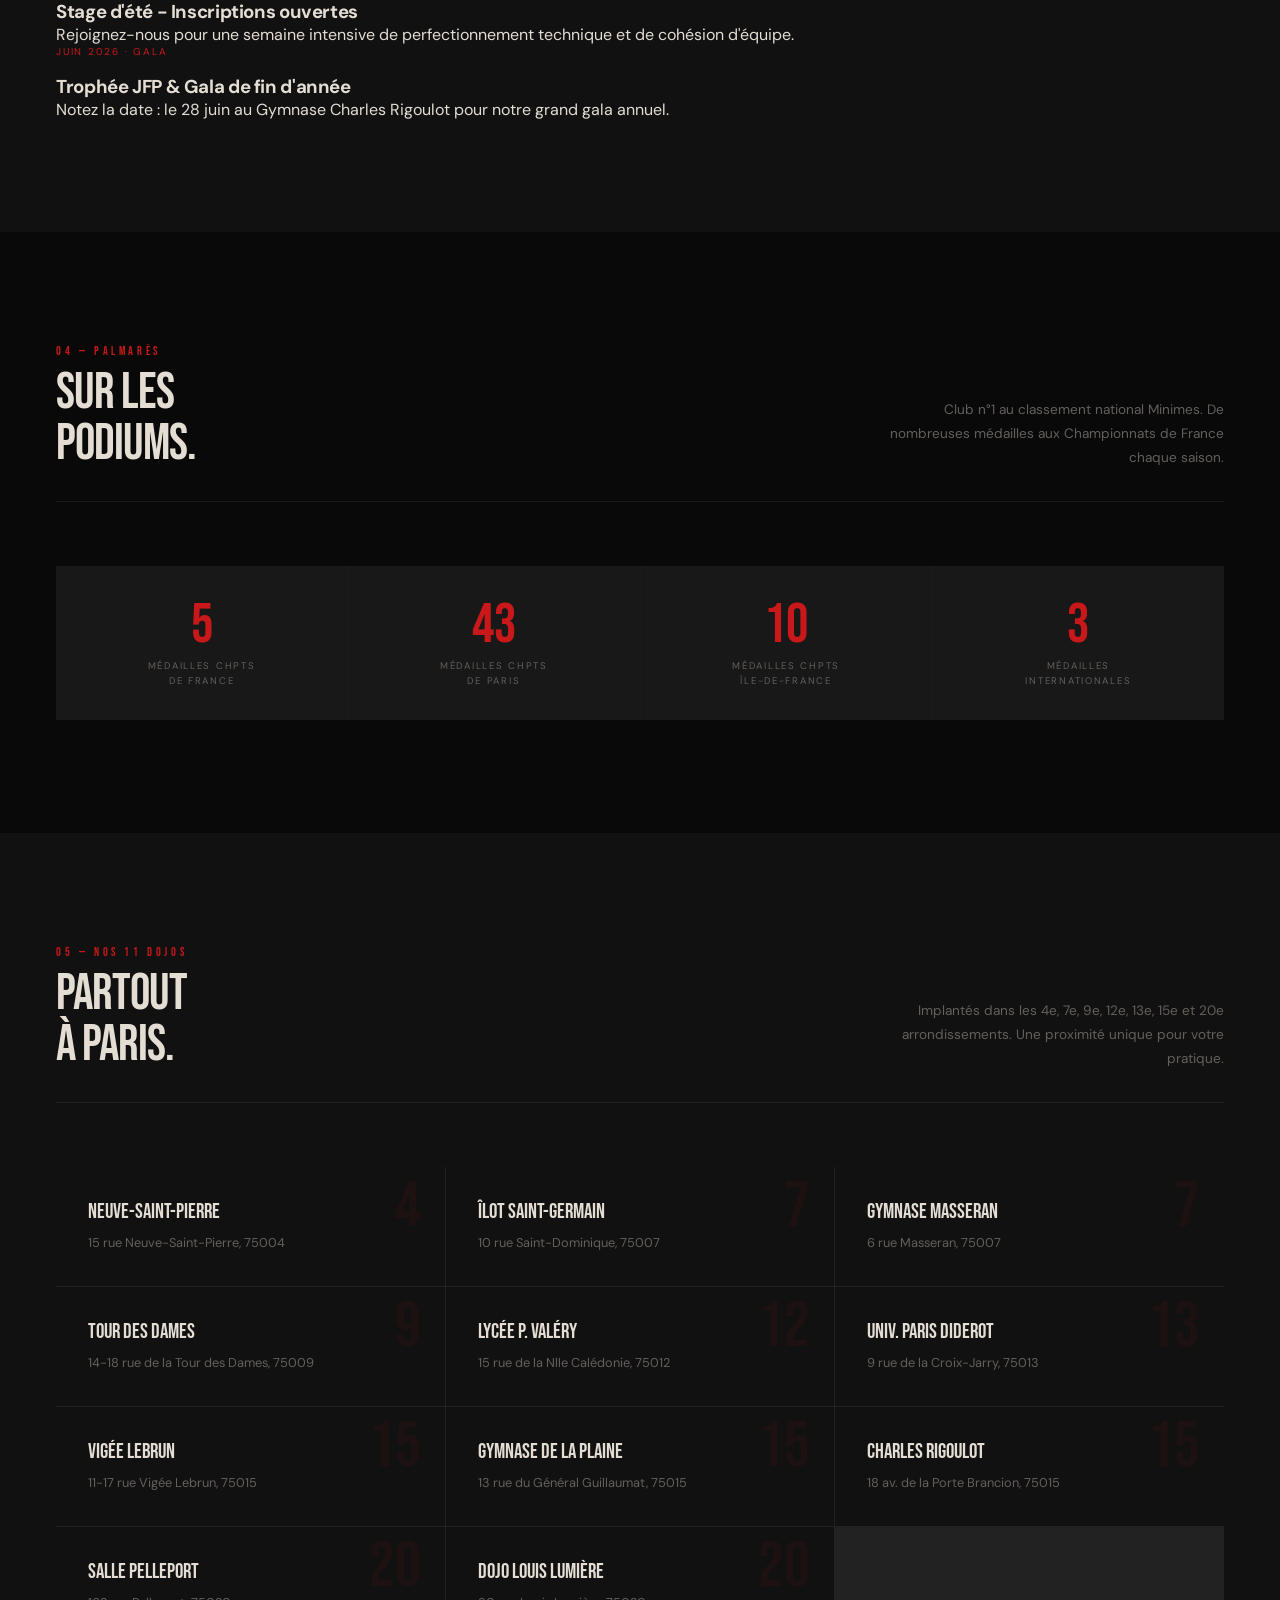
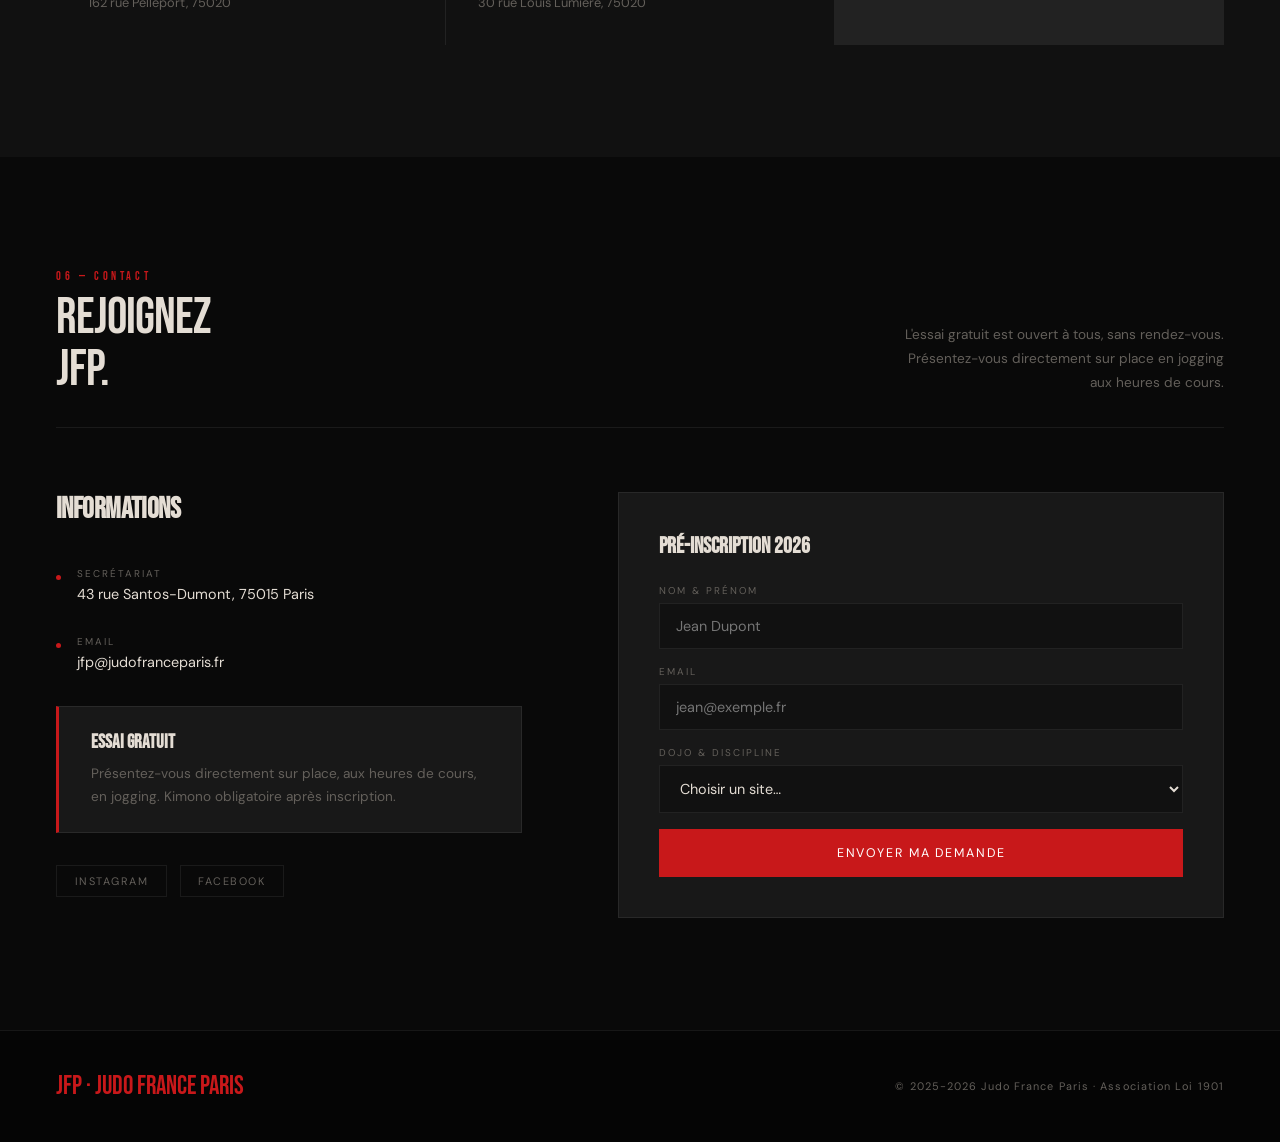
==== commit 3fed7714: "UI v3.0 Final: Robust navigation fix, unified headers across all pages, premium glassmorphism effect" ====
--- a/index.html
+++ b/index.html
@@ -15,33 +15,33 @@
 </head>
 <body>
 
+
 <nav id="nav">
   <a href="index.html" class="logo">
     <span class="logo-jfp">JFP</span>
     <span class="logo-sep"></span>
     <span class="logo-sub"><strong>Judo France Paris</strong>Club n°1 à Paris · Depuis 1992</span>
   </a>
-  
+
   <ul class="nav-links">
     <li><a href="index.html" class="active">Accueil</a></li>
-    <li class="dropdown">
+    <li class="dropdown ">
       <a href="javascript:void(0)" class="dropbtn">Le Club ▾</a>
       <div class="dropdown-content">
-        <a href="horaires.html">Horaires</a>
-        <a href="dojos.html">Nos Dojos</a>
-        <a href="carte.html">Carte Interactive</a>
-        <a href="disciplines.html">Disciplines</a>
+        <a href="horaires.html" class="">Horaires</a>
+        <a href="dojos.html" class="">Nos Dojos</a>
+        <a href="carte.html" class="">Carte Interactive</a>
+        <a href="disciplines.html" class="">Disciplines</a>
       </div>
     </li>
-    <li class="dropdown">
+    <li class="dropdown ">
       <a href="javascript:void(0)" class="dropbtn">Adhérents ▾</a>
       <div class="dropdown-content">
-        <a href="espace-membre.html">Espace Membre</a>
-        <a href="boutique.html">Boutique</a>
-        <a href="inscription.html">Inscription</a>
+        <a href="espace-membre.html" class="">Espace Membre</a>
+        <a href="boutique.html" class="">Boutique</a>
+        <a href="inscription.html" class="">Inscription</a>
       </div>
     </li>
-    <!-- Mobile-only links if needed -->
     <li class="mobile-only"><a href="inscription.html" class="nav-btn-mobile">S'inscrire</a></li>
   </ul>
 
@@ -53,6 +53,7 @@
 
   <a href="inscription.html" class="nav-btn">S'inscrire</a>
 </nav>
+
 
 <!-- HERO -->
 <section id="hero">
--- a/css/style.css
+++ b/css/style.css
@@ -25,15 +25,45 @@
     border-bottom: 1px solid transparent; 
     transition: background .3s, border-color .3s; 
 }
-nav.scrolled { background: rgba(9,9,9,.97); border-color: var(--line); }
-
-.logo { display: flex; align-items: center; gap: .9rem; text-decoration: none; z-index: 1100; }
-.logo-jfp { font-family: 'Bebas Neue'; font-size: 2.2rem; color: var(--red); letter-spacing: .06em; line-height: 1; }
+nav.scrolled { 
+    background: rgba(9,9,9,0.8); 
+    backdrop-filter: blur(10px); 
+    -webkit-backdrop-filter: blur(10px);
+    border-color: var(--line); 
+}
+
+.logo:hover .logo-jfp { color: #fff; transform: scale(1.05); }
+.logo-jfp { transition: all 0.3s ease; }
+
+.btn-r, .btn-o, .nav-btn {
+    border-radius: 0; /* Keeping the sharp look from the user's design */
+    position: relative;
+    overflow: hidden;
+}
+
+.btn-r::after {
+    content: '';
+    position: absolute;
+    top: 0;
+    left: -100%;
+    width: 100%;
+    height: 100%;
+    background: rgba(255,255,255,0.1);
+    transition: 0.3s;
+}
+.btn-r:hover::after { left: 0; }
+
+/* Better typography for headings */
+h1, h2, h3, .sh-title {
+    letter-spacing: -0.02em;
+}
+
 .logo-sep { width: 1px; height: 28px; background: var(--line); }
 .logo-sub { font-size: .6rem; letter-spacing: .16em; text-transform: uppercase; color: var(--muted); line-height: 1.7; }
 .logo-sub strong { display: block; color: var(--text); }
 
 .nav-links { display: flex; gap: 2.5rem; list-style: none; align-items: center; }
+.mobile-only { display: none; }
 .nav-links a { 
     font-size: .68rem; 
     letter-spacing: .14em; 
@@ -119,43 +149,61 @@
 .burger.active span:nth-child(2) { opacity: 0; }
 .burger.active span:nth-child(3) { transform: rotate(-45deg); bottom: 9px; }
 
-/* RESPONSIVE MOBILE MENU */
-@media(max-width: 960px) {
-    nav { padding: 0 1.5rem; }
-    .burger { display: block; }
-    
-    .nav-links {
-        position: fixed;
-        top: 0;
-        right: -100%;
-        width: 100%;
-        height: 100vh;
-        background: var(--dark);
-        flex-direction: column;
-        justify-content: center;
-        gap: 2rem;
-        transition: 0.5s;
-        z-index: 1000;
-    }
-    
-    .nav-links.active { right: 0; }
-    
-    .nav-links a { font-size: 1.2rem; }
-    
-    .dropdown-content {
-        position: static;
-        display: none;
-        background: transparent;
-        border: none;
-        box-shadow: none;
-        padding-left: 1rem;
-        width: 100%;
-        text-align: center;
-    }
-    .dropdown.active .dropdown-content { display: block; }
-    .dropdown-content a { font-size: 1rem; border: none; padding: 0.5rem; }
-    
-    .nav-btn { display: none; } /* Hide in mobile nav, or move inside links */
+/* RESPONSIVE NAV MOBILE */
+@media(max-width:960px){
+  nav{padding:0 1.5rem;}
+  .burger { display: block; }
+  .nav-links {
+      position: fixed;
+      top: 0;
+      right: -100%;
+      width: 100%;
+      height: 100vh;
+      background: rgba(9,9,9,0.98);
+      flex-direction: column;
+      justify-content: center;
+      gap: 2rem;
+      transition: 0.4s cubic-bezier(0.16, 1, 0.3, 1);
+      z-index: 1000;
+      display: flex; /* Ensure it is flex when active */
+      padding: 2rem;
+  }
+  .nav-links.active { right: 0; }
+  .nav-links a { font-size: 1.5rem; font-family: 'Bebas Neue'; color: var(--text); padding: 0.5rem 0; }
+  
+  .nav-btn-mobile {
+      background: var(--red);
+      color: #fff !important;
+      padding: 1rem 2rem;
+      font-size: 1.2rem;
+      font-family: 'Bebas Neue';
+      text-decoration: none;
+      margin-top: 1rem;
+      display: inline-block;
+  }
+  
+  .mobile-only { display: block; }
+  
+  .dropdown-content {
+      position: static;
+      display: none;
+      background: transparent;
+      border: none;
+      box-shadow: none;
+      width: 100%;
+      text-align: center;
+      padding: 0;
+  }
+  .dropdown.active .dropdown-content { display: block; }
+  .dropdown-content a { font-size: 1.1rem; color: var(--muted); padding: 0.5rem; }
+  
+  .nav-btn { display: none; }
+  .hero-left { padding: 8rem 1.5rem 4rem; }
+  #hero { grid-template-columns: 1fr; }
+  .hero-right { display: none; }
+  .section { padding: 4rem 1.5rem; }
+  .sh { flex-direction: column; align-items: flex-start; }
+  .sh-right { text-align: left; max-width: 100%; }
 }
 
 /* HERO */
@@ -293,14 +341,4 @@
 .rev.in { opacity: 1; transform: none; }
 .d1{transition-delay:.1s} .d2{transition-delay:.2s} .d3{transition-delay:.3s} .d4{transition-delay:.4s}
 
-/* RESPONSIVE NAV MOBILE */
-@media(max-width:960px){
-  nav{padding:1rem 1.5rem;}
-  .nav-links{display:none;}
-  #hero{grid-template-columns:1fr;}
-  .hero-right{display:none;}
-  .hero-left{padding:8rem 1.5rem 4rem;}
-  .section{padding:4rem 1.5rem;}
-  .sh{flex-direction:column;align-items:flex-start;}
-  .sh-right{text-align:left;max-width:100%;}
-}
+
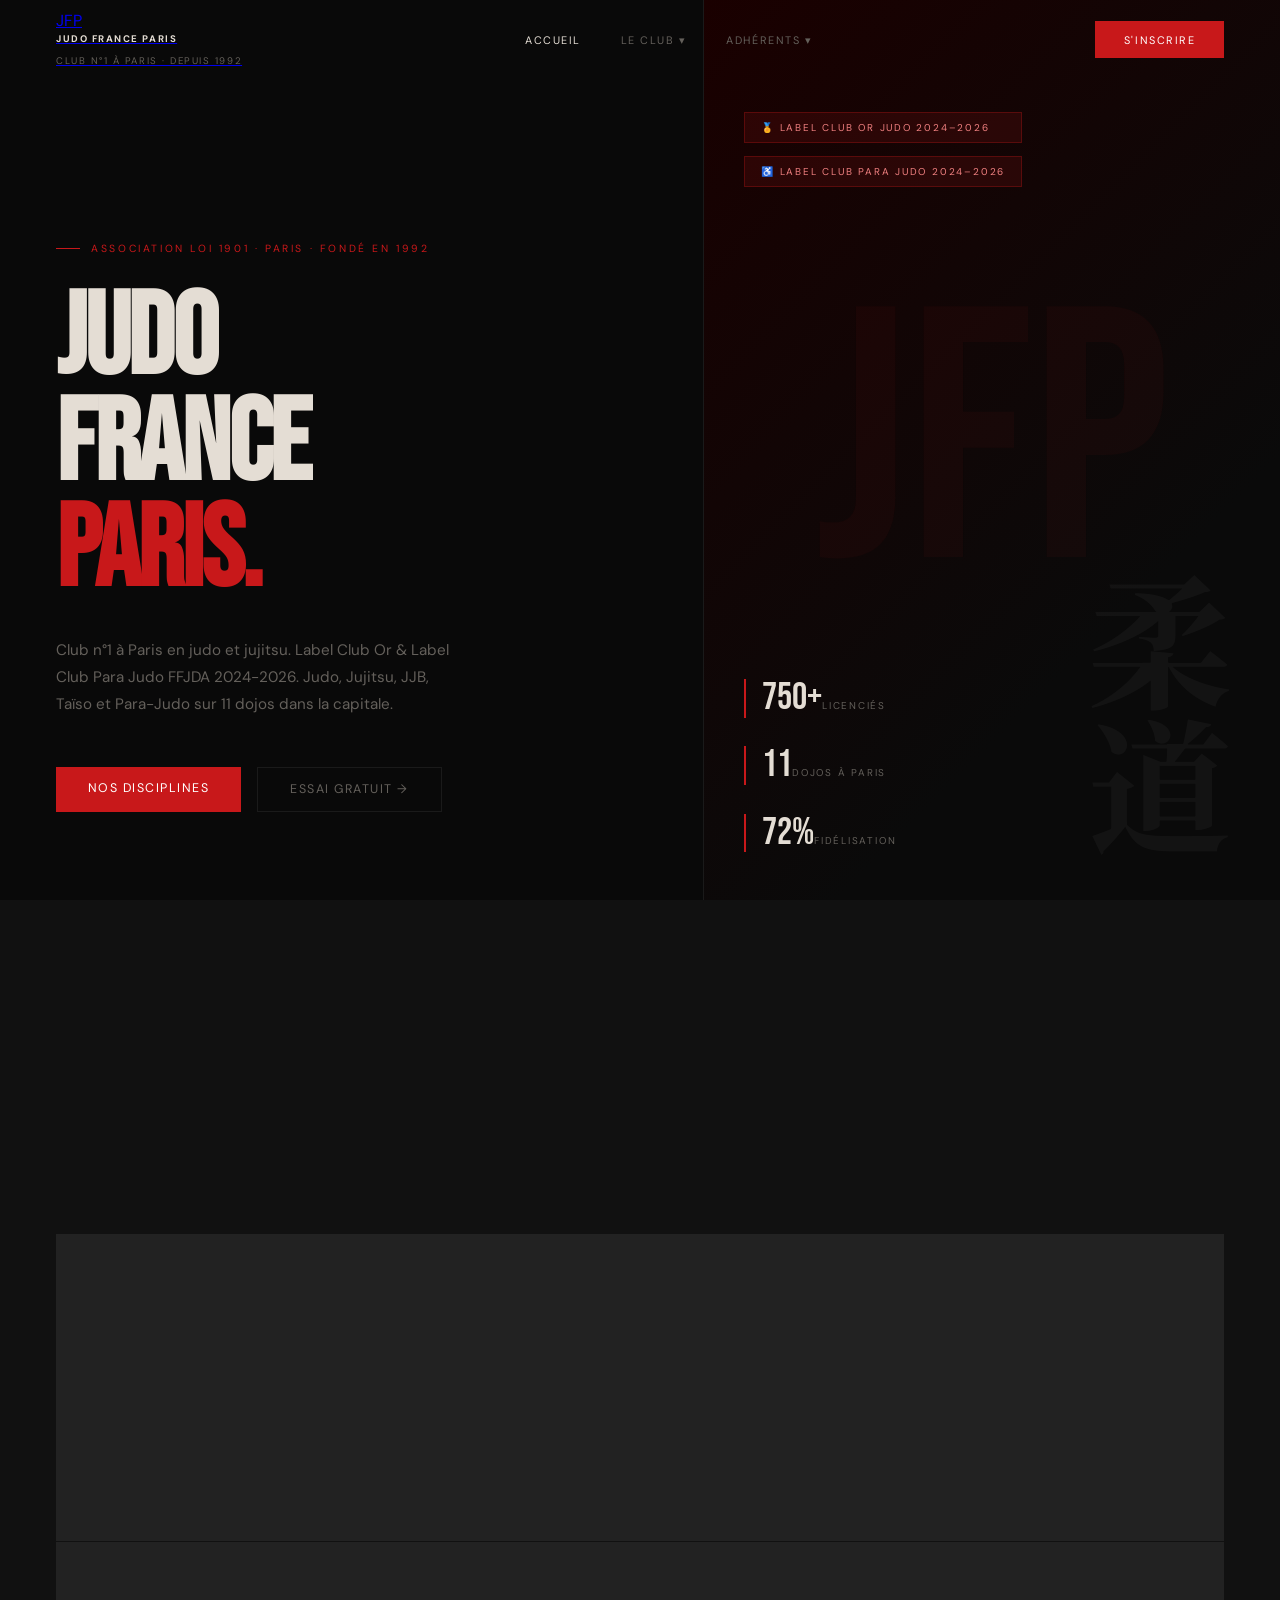
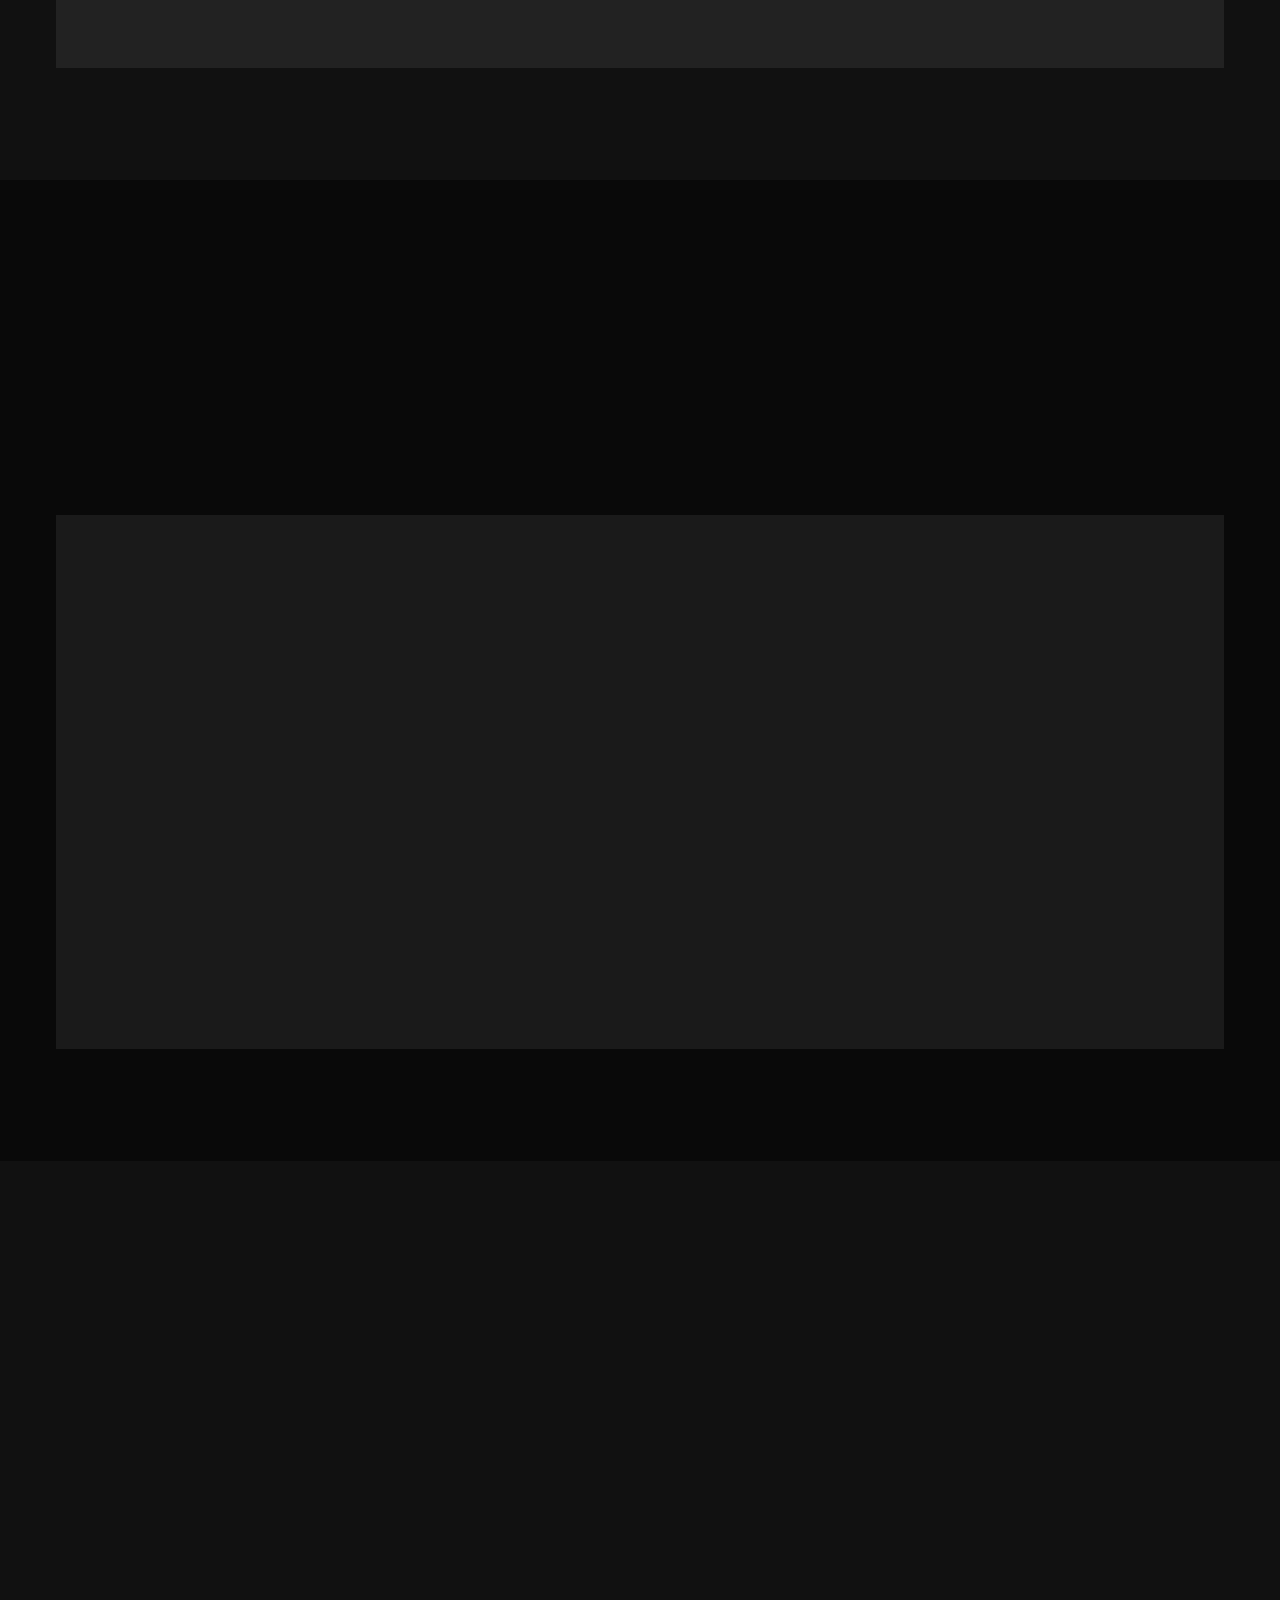
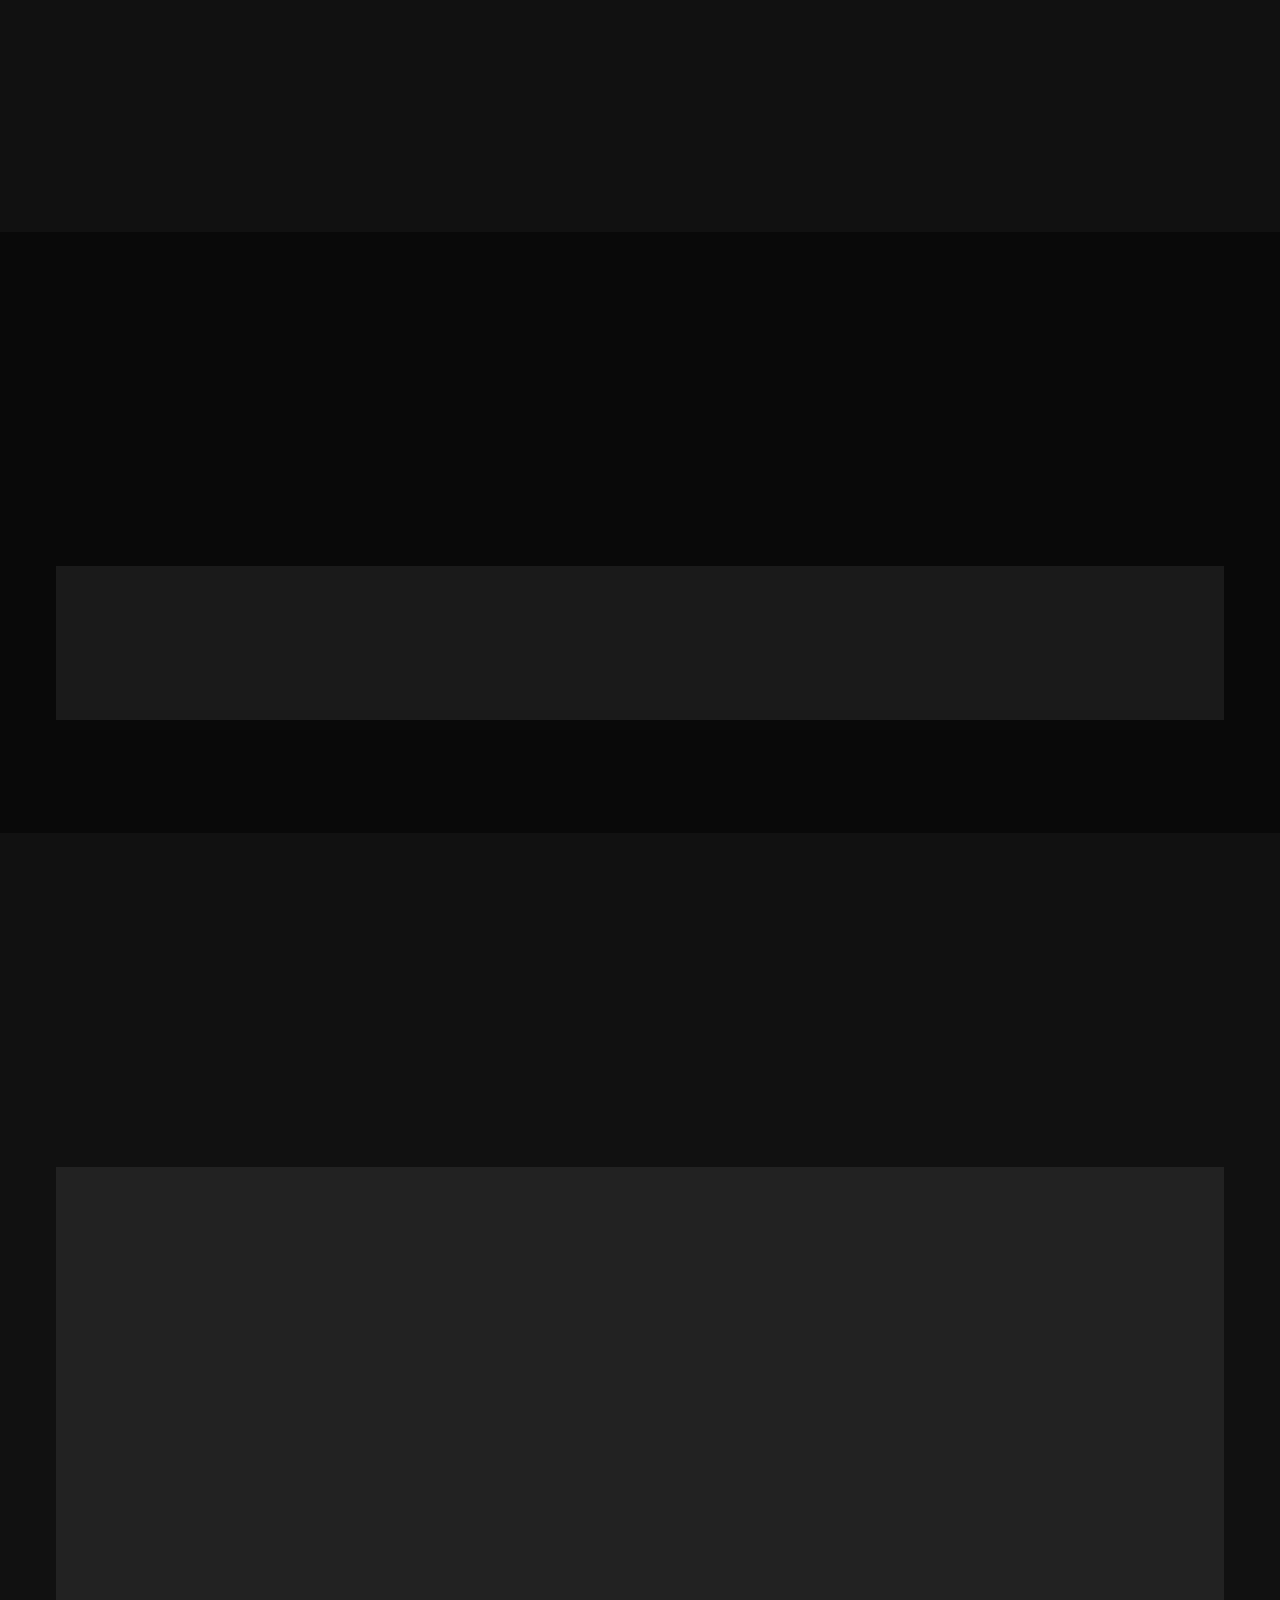
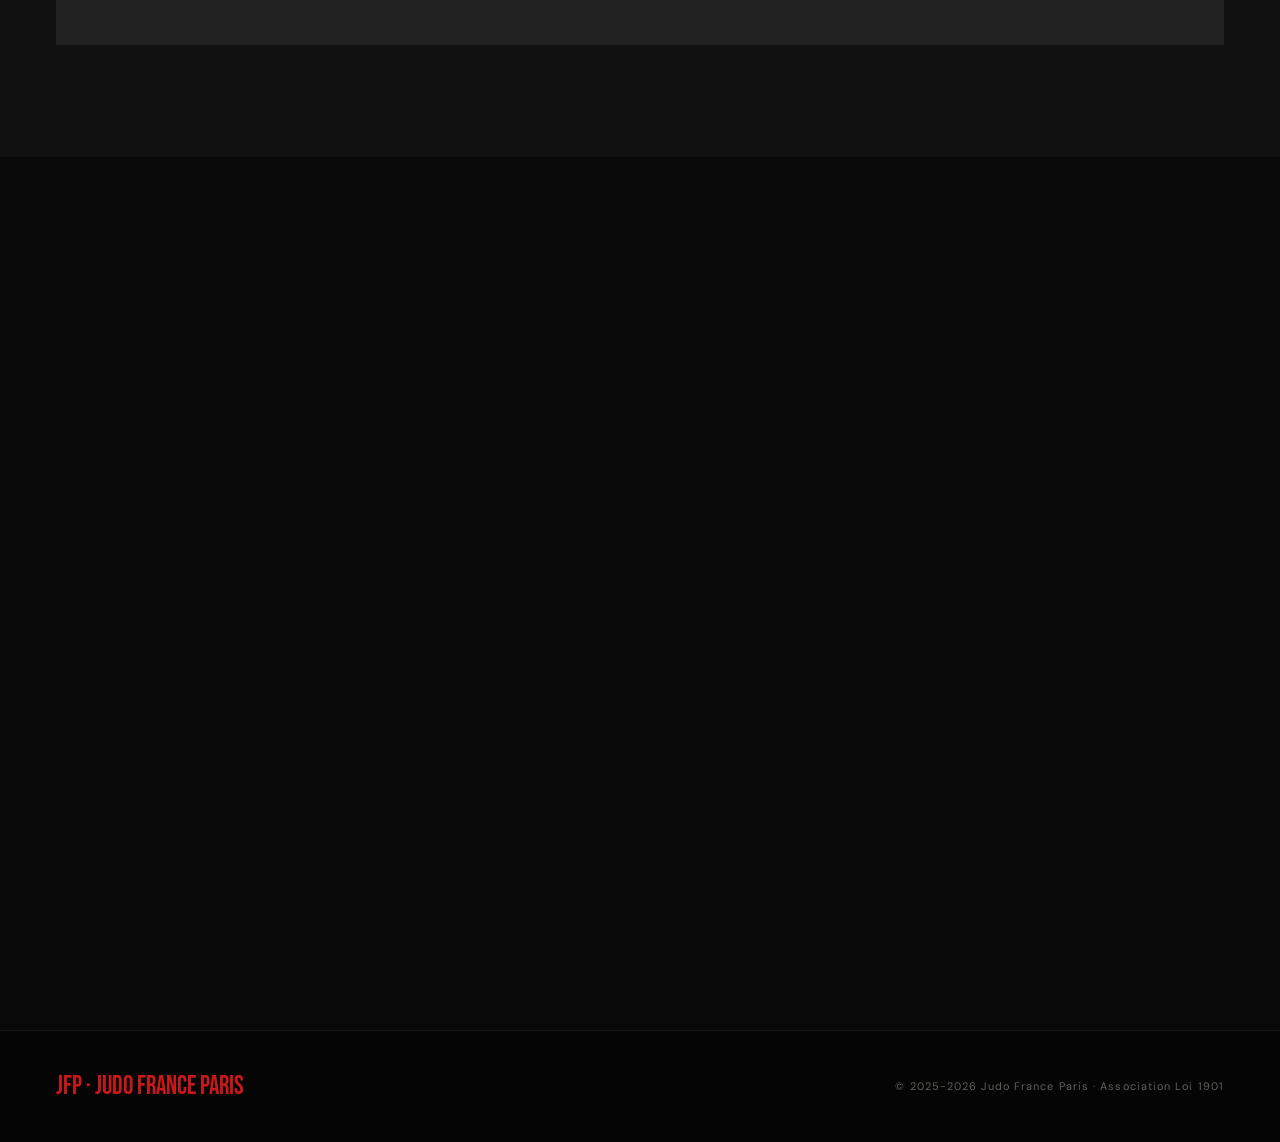
==== commit 4b424f8c: "Check-up UI: Versioning v3.1, debug logs, and ultra-robust mobile navigation fix" ====
--- a/index.html
+++ b/index.html
@@ -11,7 +11,7 @@
   <link rel="preconnect" href="https://fonts.googleapis.com" />
   <link rel="preconnect" href="https://fonts.gstatic.com" crossorigin />
   <link href="https://fonts.googleapis.com/css2?family=Bebas+Neue&family=DM+Sans:opsz,wght@9..40,300;9..40,400;9..40,500&family=Noto+Serif+JP:wght@300;700&display=swap" rel="stylesheet" />
-  <link rel="stylesheet" href="css/style.css">
+  <link rel="stylesheet" href="css/style.css?v=v3.1">
 </head>
 <body>
 
@@ -286,6 +286,6 @@
   <p class="footer-copy">© 2025-2026 Judo France Paris · Association Loi 1901</p>
 </footer>
 
-<script src="js/app.js"></script>
+<script src="js/app.js?v=v3.1"></script>
 </body>
 </html>
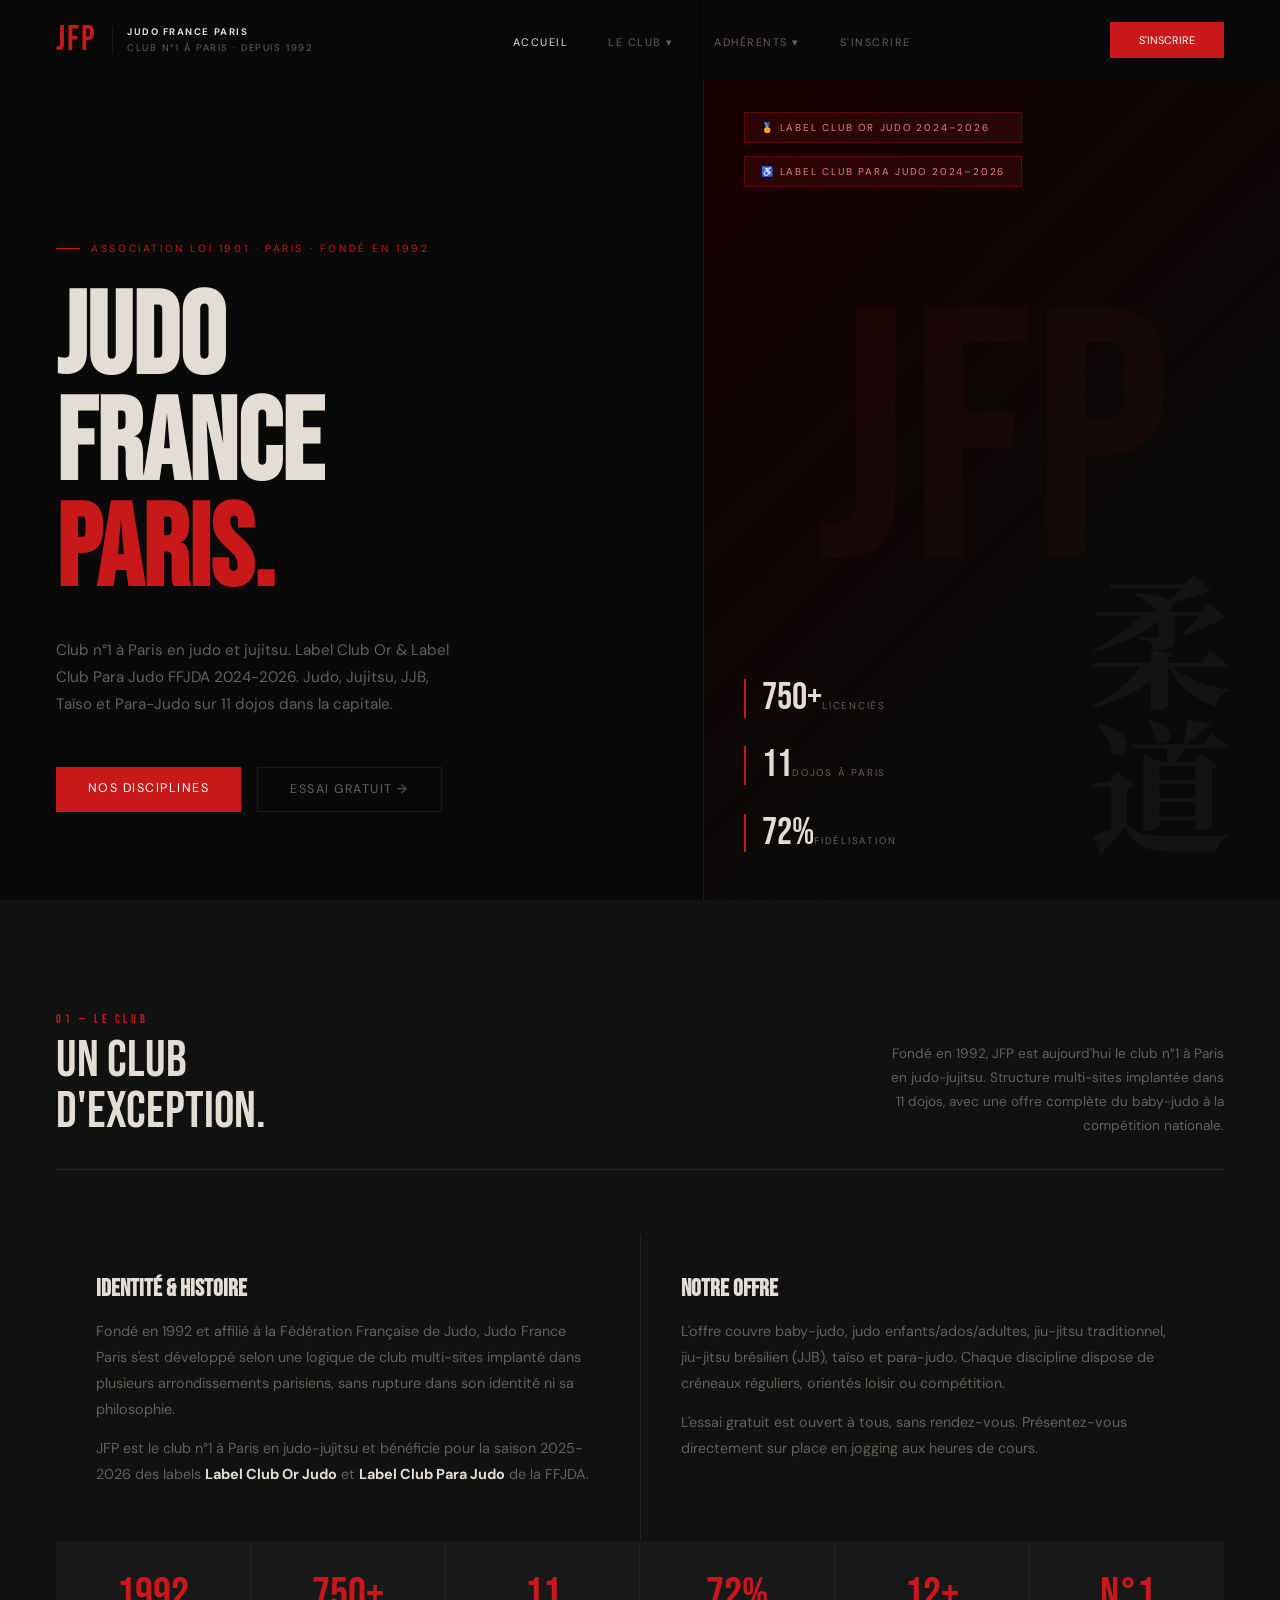
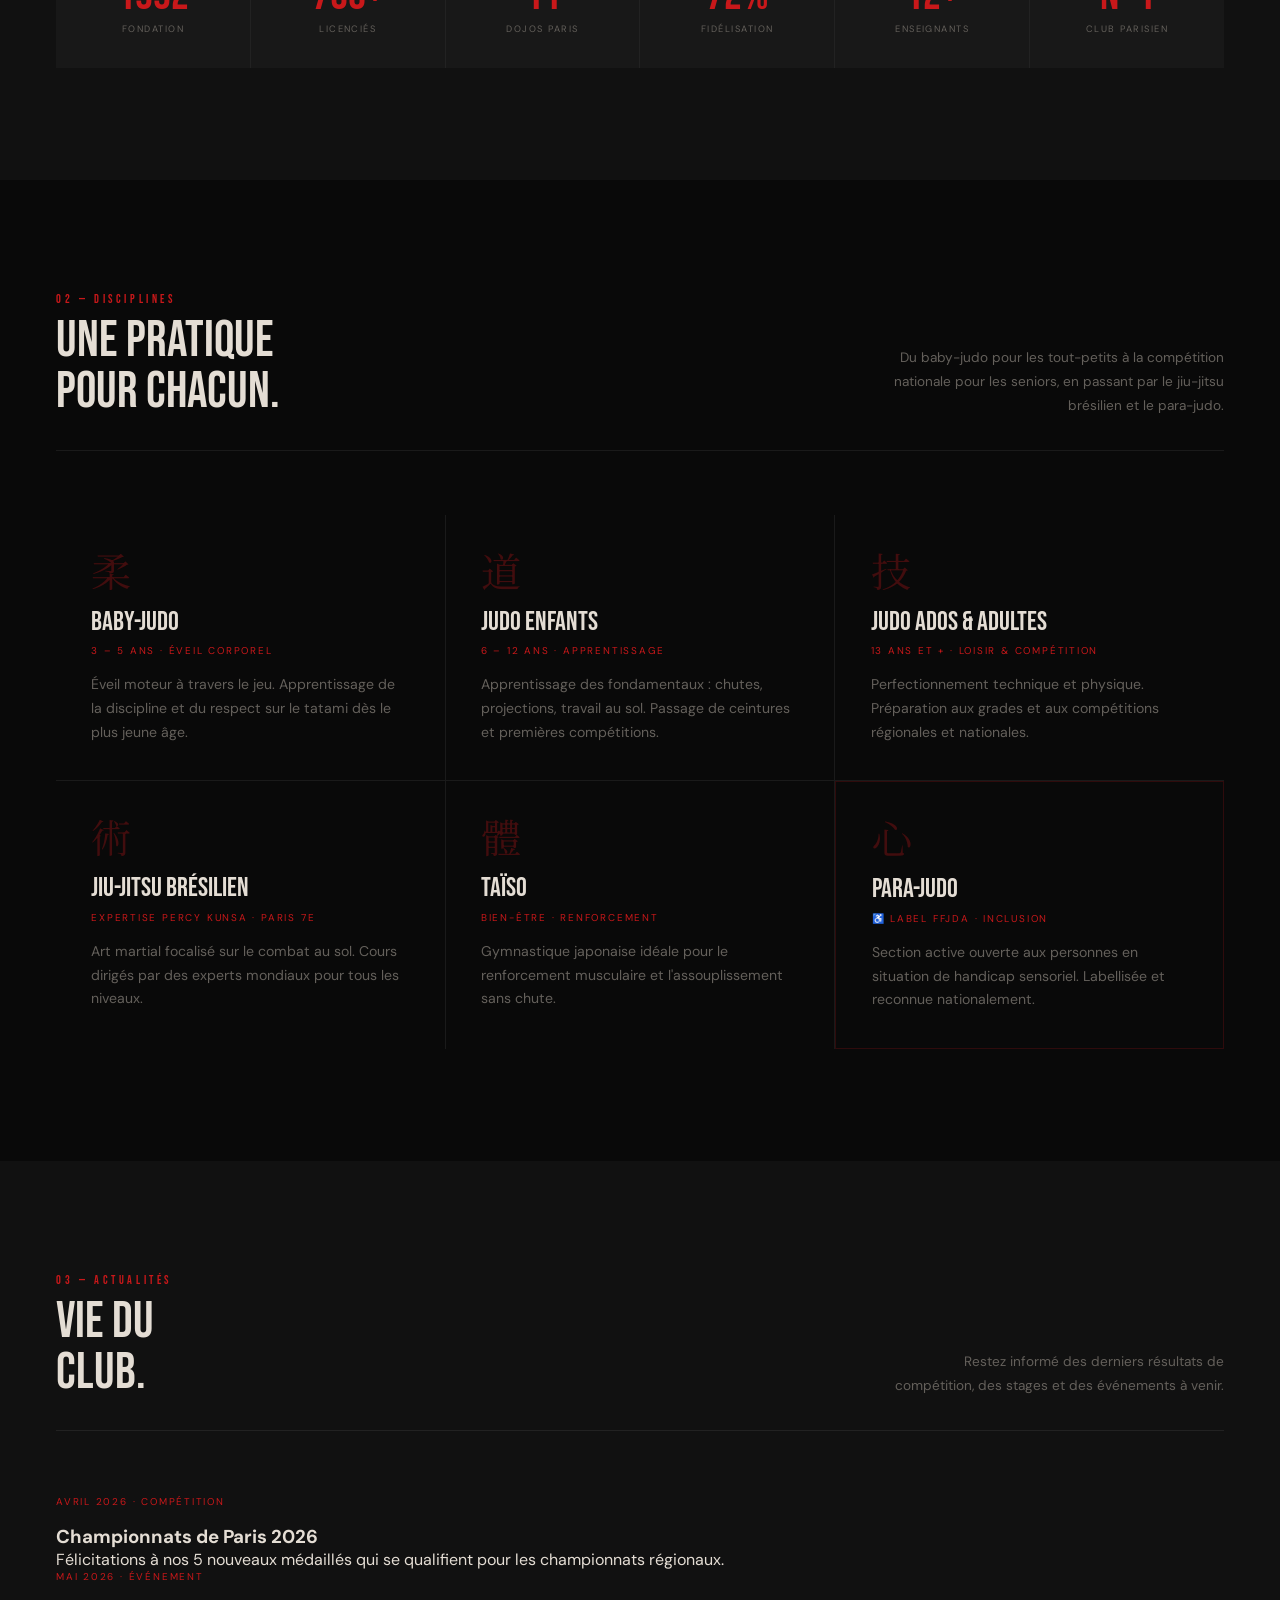
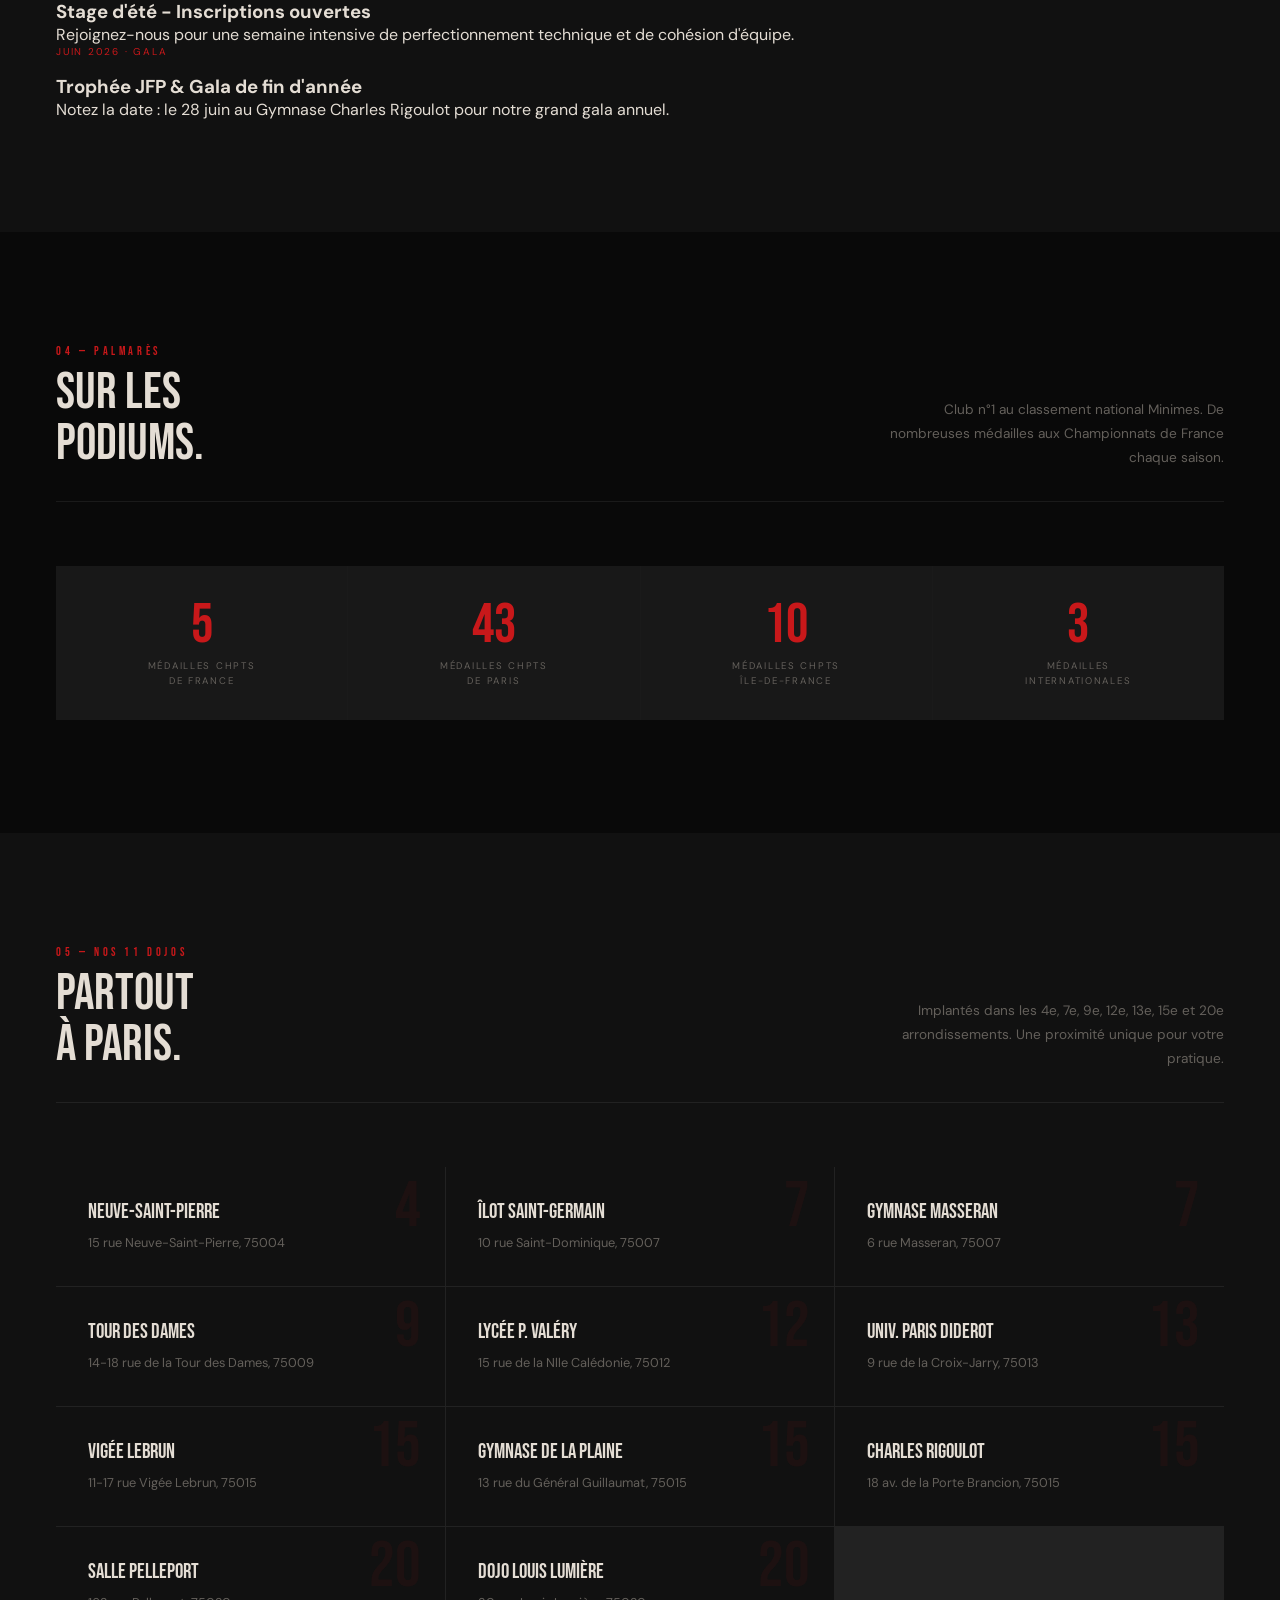
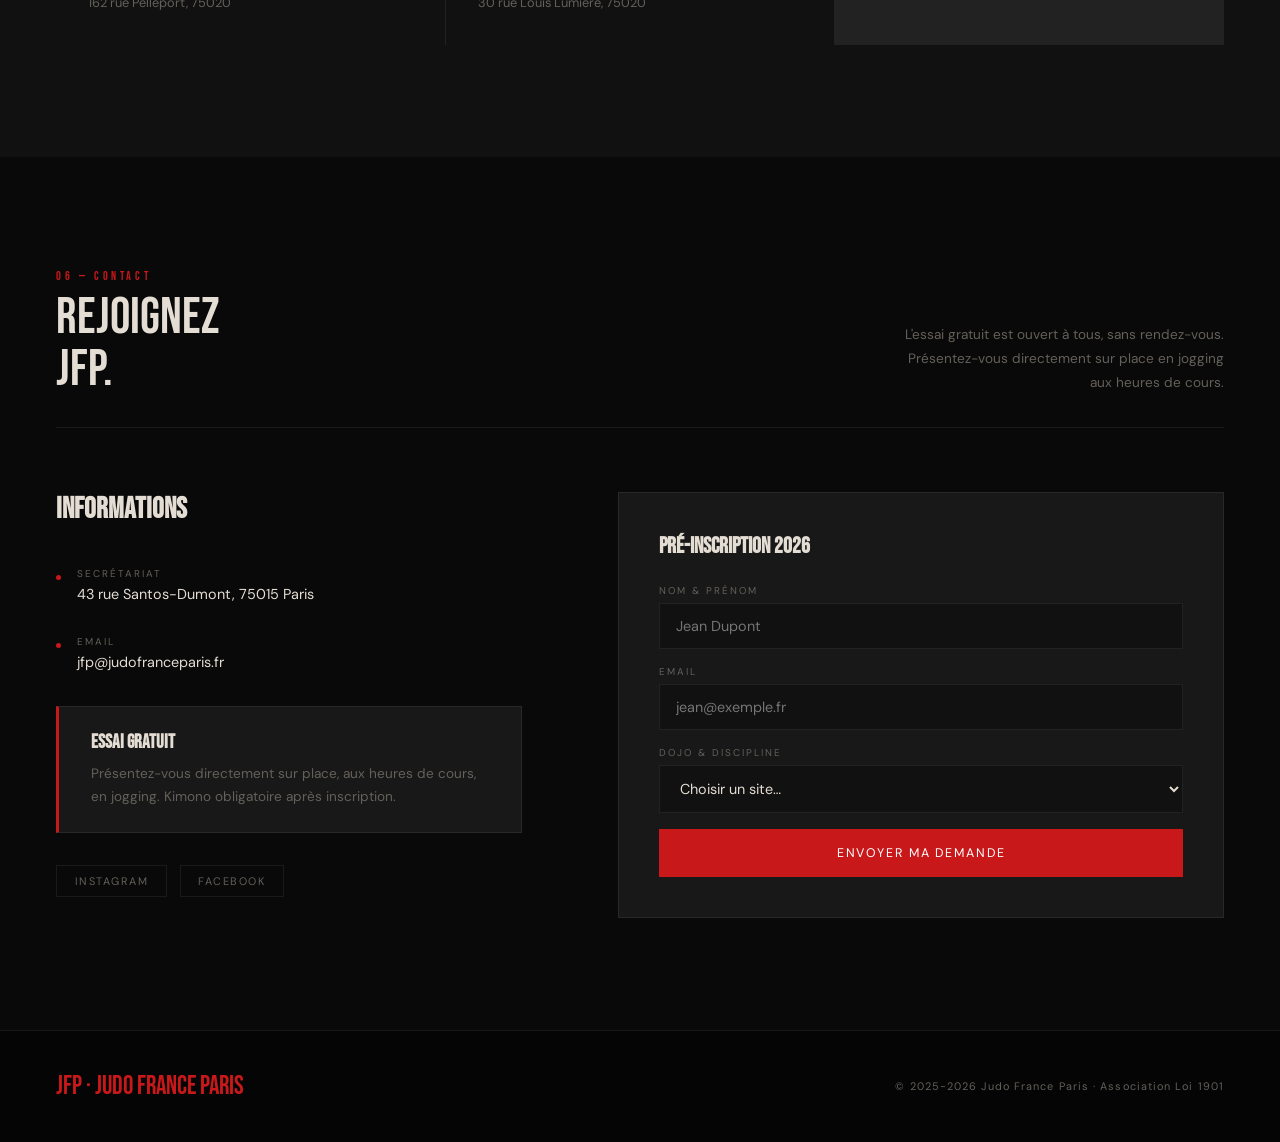
==== commit 03b43def: "Emergency Recovery: Fix display issues, clean CSS/JS and restore navigation functionality" ====
--- a/index.html
+++ b/index.html
@@ -11,7 +11,7 @@
   <link rel="preconnect" href="https://fonts.googleapis.com" />
   <link rel="preconnect" href="https://fonts.gstatic.com" crossorigin />
   <link href="https://fonts.googleapis.com/css2?family=Bebas+Neue&family=DM+Sans:opsz,wght@9..40,300;9..40,400;9..40,500&family=Noto+Serif+JP:wght@300;700&display=swap" rel="stylesheet" />
-  <link rel="stylesheet" href="css/style.css?v=v3.1">
+  <link rel="stylesheet" href="css/style.css">
 </head>
 <body>
 
@@ -25,7 +25,7 @@
 
   <ul class="nav-links">
     <li><a href="index.html" class="active">Accueil</a></li>
-    <li class="dropdown ">
+    <li class="dropdown">
       <a href="javascript:void(0)" class="dropbtn">Le Club ▾</a>
       <div class="dropdown-content">
         <a href="horaires.html" class="">Horaires</a>
@@ -34,7 +34,7 @@
         <a href="disciplines.html" class="">Disciplines</a>
       </div>
     </li>
-    <li class="dropdown ">
+    <li class="dropdown">
       <a href="javascript:void(0)" class="dropbtn">Adhérents ▾</a>
       <div class="dropdown-content">
         <a href="espace-membre.html" class="">Espace Membre</a>
@@ -286,6 +286,6 @@
   <p class="footer-copy">© 2025-2026 Judo France Paris · Association Loi 1901</p>
 </footer>
 
-<script src="js/app.js?v=v3.1"></script>
+<script src="js/app.js"></script>
 </body>
 </html>
--- a/css/style.css
+++ b/css/style.css
@@ -1,3 +1,5 @@
+
+/* RESET & GLOBAL */
 *, *::before, *::after { box-sizing: border-box; margin: 0; padding: 0; }
 :root {
   --red:   #c8181a;
@@ -10,202 +12,97 @@
   --header-height: 80px;
 }
 html { scroll-behavior: smooth; }
-body { background: var(--dark); color: var(--text); font-family: 'DM Sans', sans-serif; overflow-x: hidden; }
-
-/* NAV */
+body { background: var(--dark); color: var(--text); font-family: 'DM Sans', sans-serif; overflow-x: hidden; width: 100%; min-height: 100vh; }
+
+/* NAVIGATION */
 nav { 
     position: fixed; 
-    inset: 0 0 auto; 
-    z-index: 1000; 
+    top: 0; left: 0; right: 0;
+    z-index: 9999; 
     display: flex; 
     align-items: center; 
     justify-content: space-between; 
     padding: 0 3.5rem; 
     height: var(--header-height);
-    border-bottom: 1px solid transparent; 
-    transition: background .3s, border-color .3s; 
+    background: rgba(9,9,9,0.9);
+    transition: all 0.3s ease;
 }
 nav.scrolled { 
-    background: rgba(9,9,9,0.8); 
-    backdrop-filter: blur(10px); 
-    -webkit-backdrop-filter: blur(10px);
-    border-color: var(--line); 
-}
-
-.logo:hover .logo-jfp { color: #fff; transform: scale(1.05); }
-.logo-jfp { transition: all 0.3s ease; }
-
-.btn-r, .btn-o, .nav-btn {
-    border-radius: 0; /* Keeping the sharp look from the user's design */
-    position: relative;
-    overflow: hidden;
-}
-
-.btn-r::after {
-    content: '';
-    position: absolute;
-    top: 0;
-    left: -100%;
-    width: 100%;
-    height: 100%;
-    background: rgba(255,255,255,0.1);
-    transition: 0.3s;
-}
-.btn-r:hover::after { left: 0; }
-
-/* Better typography for headings */
-h1, h2, h3, .sh-title {
-    letter-spacing: -0.02em;
-}
-
+    background: rgba(9,9,9,0.98); 
+    border-bottom: 1px solid var(--line);
+}
+
+.logo { display: flex; align-items: center; gap: .9rem; text-decoration: none; color: inherit; }
+.logo-jfp { font-family: 'Bebas Neue'; font-size: 2.2rem; color: var(--red); letter-spacing: .06em; line-height: 1; }
 .logo-sep { width: 1px; height: 28px; background: var(--line); }
 .logo-sub { font-size: .6rem; letter-spacing: .16em; text-transform: uppercase; color: var(--muted); line-height: 1.7; }
 .logo-sub strong { display: block; color: var(--text); }
 
 .nav-links { display: flex; gap: 2.5rem; list-style: none; align-items: center; }
-.mobile-only { display: none; }
 .nav-links a { 
     font-size: .68rem; 
     letter-spacing: .14em; 
     text-transform: uppercase; 
     color: var(--muted); 
     text-decoration: none; 
-    transition: color .2s; 
-    display: flex;
-    align-items: center;
-    gap: 4px;
+    transition: color 0.2s;
 }
 .nav-links a:hover, .nav-links a.active { color: var(--text); }
 
-/* DROPDOWN */
+/* DROPDOWNS */
 .dropdown { position: relative; }
-.dropdown-content { 
-    display: none; 
-    position: absolute; 
-    background-color: var(--dark2); 
-    min-width: 200px; 
-    box-shadow: 0px 15px 30px rgba(0,0,0,0.5); 
-    z-index: 1000; 
-    top: 100%; 
-    left: 0; 
-    border: 1px solid var(--line); 
+.dropdown-content {
+    display: none;
+    position: absolute;
+    top: 100%; left: 0;
+    background: var(--dark2);
+    min-width: 200px;
+    border: 1px solid var(--line);
     padding: 0.5rem 0;
-    margin-top: 0.5rem;
-}
-.dropdown-content a { 
-    color: var(--muted); 
-    padding: 0.8rem 1.5rem; 
-    text-decoration: none; 
-    display: block; 
-    font-size: 0.65rem; 
+}
+.dropdown-content a {
+    padding: 0.8rem 1.5rem;
+    display: block;
     border-bottom: 1px solid rgba(255,255,255,0.03);
-    transition: background 0.2s, color 0.2s; 
-}
-.dropdown-content a:last-child { border-bottom: none; }
-.dropdown-content a:hover { background-color: var(--warm); color: var(--text); }
-
-/* Show on Hover (Desktop) */
-@media(min-width: 961px) {
-    .dropdown:hover .dropdown-content { display: block; }
-    .dropdown:hover .dropbtn { color: var(--text); }
-}
+}
+.dropdown:hover .dropdown-content { display: block; }
 
 .nav-btn { 
-    font-size: .68rem; 
-    letter-spacing: .14em; 
-    text-transform: uppercase; 
     background: var(--red); 
     color: #fff; 
-    padding: .7rem 1.8rem; 
+    padding: 0.7rem 1.8rem; 
     text-decoration: none; 
-    transition: transform 0.2s, opacity 0.2s; 
-    display: inline-block;
-    z-index: 1100;
-}
-.nav-btn:hover { opacity: .82; transform: translateY(-2px); }
-
-/* MOBILE BURGER */
-.burger {
-    display: none;
-    cursor: pointer;
-    z-index: 1100;
-    width: 30px;
-    height: 20px;
-    position: relative;
-}
-.burger span {
-    display: block;
-    width: 100%;
-    height: 2px;
-    background: var(--text);
-    position: absolute;
-    transition: 0.3s;
-}
-.burger span:nth-child(1) { top: 0; }
-.burger span:nth-child(2) { top: 50%; transform: translateY(-50%); }
-.burger span:nth-child(3) { bottom: 0; }
-
-.burger.active span:nth-child(1) { transform: rotate(45deg); top: 9px; }
+    font-size: 0.68rem; 
+    text-transform: uppercase;
+}
+
+/* BURGER */
+.burger { display: none; cursor: pointer; width: 30px; height: 20px; position: relative; z-index: 10001; }
+.burger span { display: block; width: 100%; height: 2px; background: #fff; margin: 6px 0; transition: 0.3s; }
+.burger.active span:nth-child(1) { transform: rotate(45deg) translate(5px, 5px); }
 .burger.active span:nth-child(2) { opacity: 0; }
-.burger.active span:nth-child(3) { transform: rotate(-45deg); bottom: 9px; }
-
-/* RESPONSIVE NAV MOBILE */
-@media(max-width:960px){
-  nav{padding:0 1.5rem;}
-  .burger { display: block; }
-  .nav-links {
-      position: fixed;
-      top: 0;
-      right: -100%;
-      width: 100%;
-      height: 100vh;
-      background: rgba(9,9,9,0.98);
-      flex-direction: column;
-      justify-content: center;
-      gap: 2rem;
-      transition: 0.4s cubic-bezier(0.16, 1, 0.3, 1);
-      z-index: 1000;
-      display: flex; /* Ensure it is flex when active */
-      padding: 2rem;
-  }
-  .nav-links.active { right: 0; }
-  .nav-links a { font-size: 1.5rem; font-family: 'Bebas Neue'; color: var(--text); padding: 0.5rem 0; }
-  
-  .nav-btn-mobile {
-      background: var(--red);
-      color: #fff !important;
-      padding: 1rem 2rem;
-      font-size: 1.2rem;
-      font-family: 'Bebas Neue';
-      text-decoration: none;
-      margin-top: 1rem;
-      display: inline-block;
-  }
-  
-  .mobile-only { display: block; }
-  
-  .dropdown-content {
-      position: static;
-      display: none;
-      background: transparent;
-      border: none;
-      box-shadow: none;
-      width: 100%;
-      text-align: center;
-      padding: 0;
-  }
-  .dropdown.active .dropdown-content { display: block; }
-  .dropdown-content a { font-size: 1.1rem; color: var(--muted); padding: 0.5rem; }
-  
-  .nav-btn { display: none; }
-  .hero-left { padding: 8rem 1.5rem 4rem; }
-  #hero { grid-template-columns: 1fr; }
-  .hero-right { display: none; }
-  .section { padding: 4rem 1.5rem; }
-  .sh { flex-direction: column; align-items: flex-start; }
-  .sh-right { text-align: left; max-width: 100%; }
-}
-
+.burger.active span:nth-child(3) { transform: rotate(-45deg) translate(7px, -6px); }
+
+/* MOBILE */
+@media(max-width: 960px) {
+    nav { padding: 0 1.5rem; }
+    .burger { display: block; }
+    .nav-links {
+        position: fixed;
+        top: 0; right: -100%;
+        width: 100%; height: 100vh;
+        background: #090909;
+        flex-direction: column;
+        justify-content: center;
+        transition: 0.4s ease;
+        z-index: 10000;
+    }
+    .nav-links.active { right: 0; }
+    .nav-links a { font-size: 1.5rem; margin: 1rem 0; }
+    .dropdown-content { position: static; display: none; background: transparent; border: none; width: 100%; text-align: center; }
+    .dropdown.active .dropdown-content { display: block; }
+    .nav-btn { display: none; }
+}
 /* HERO */
 #hero { min-height: 100vh; display: grid; grid-template-columns: 55% 45%; overflow: hidden; }
 .hero-left { display: flex; flex-direction: column; justify-content: flex-end; padding: 10rem 3.5rem 5.5rem; border-right: 1px solid var(--line); position: relative; z-index: 1; }
